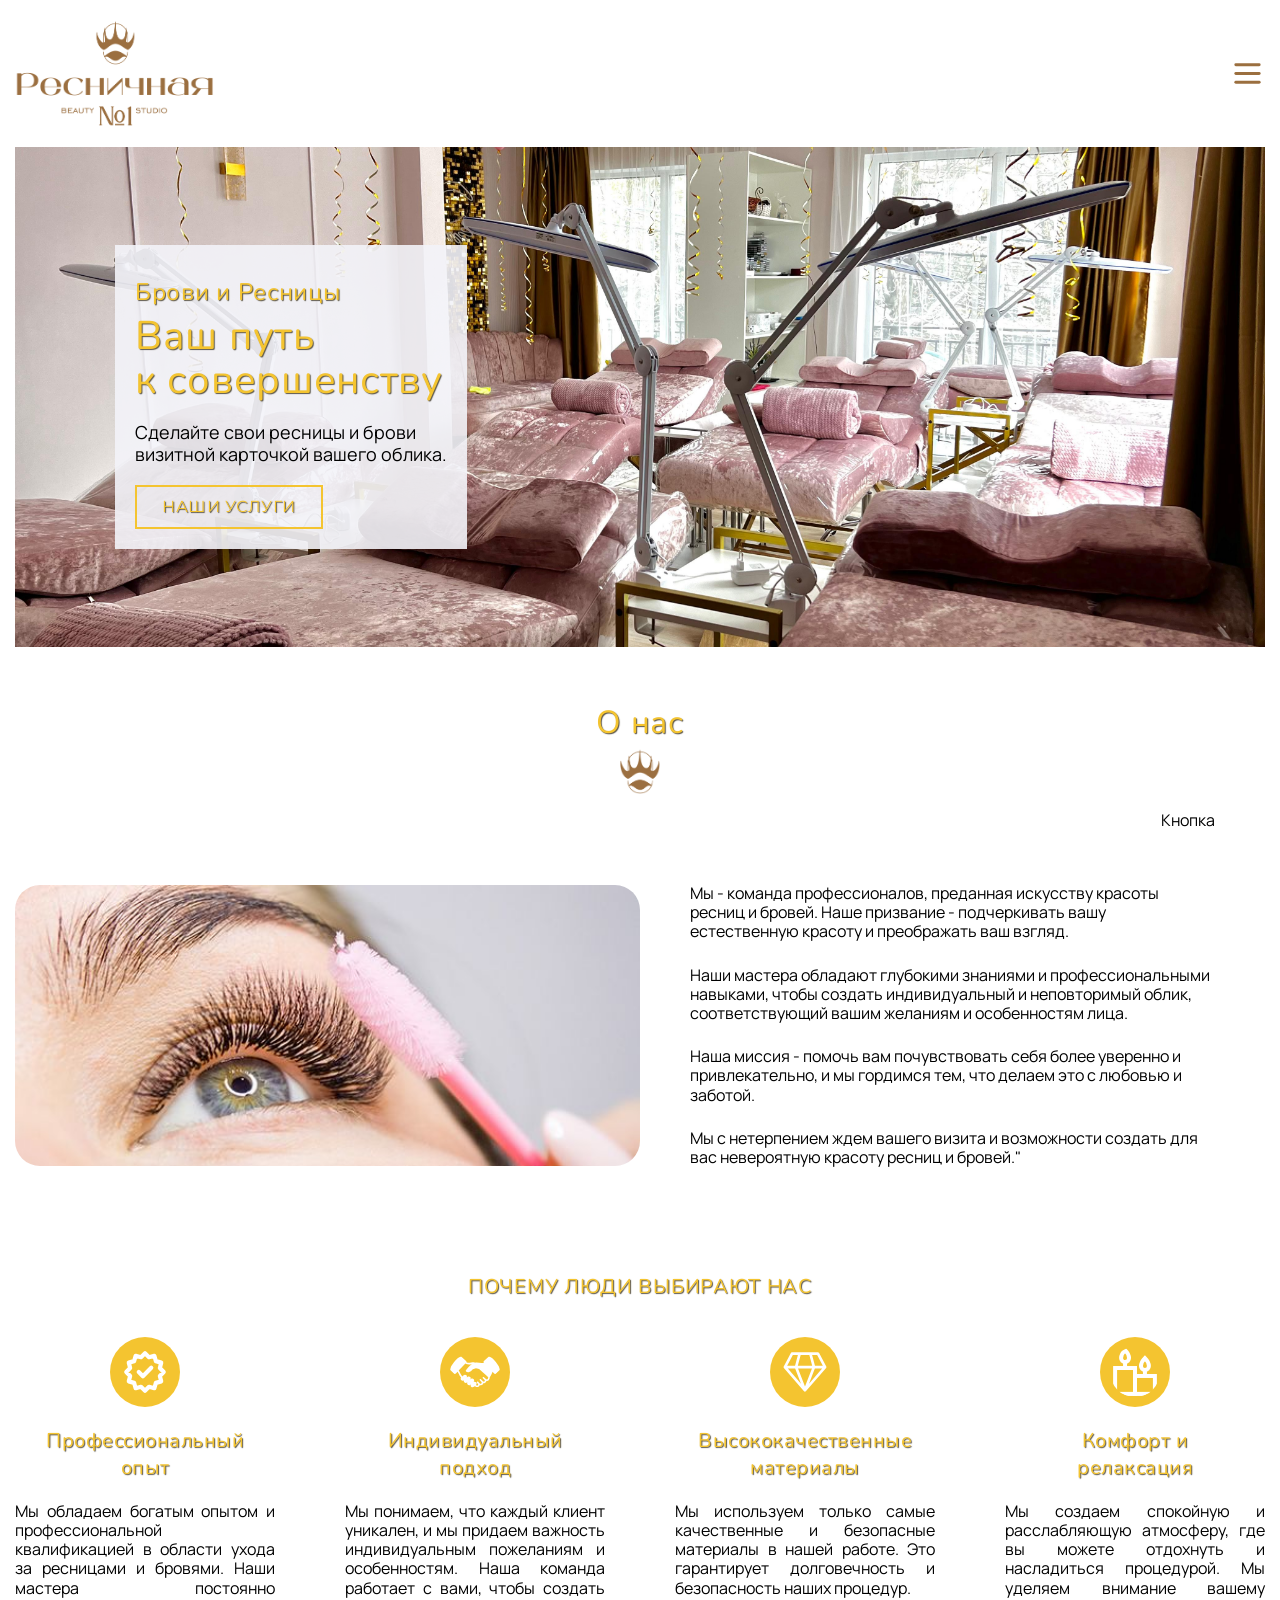
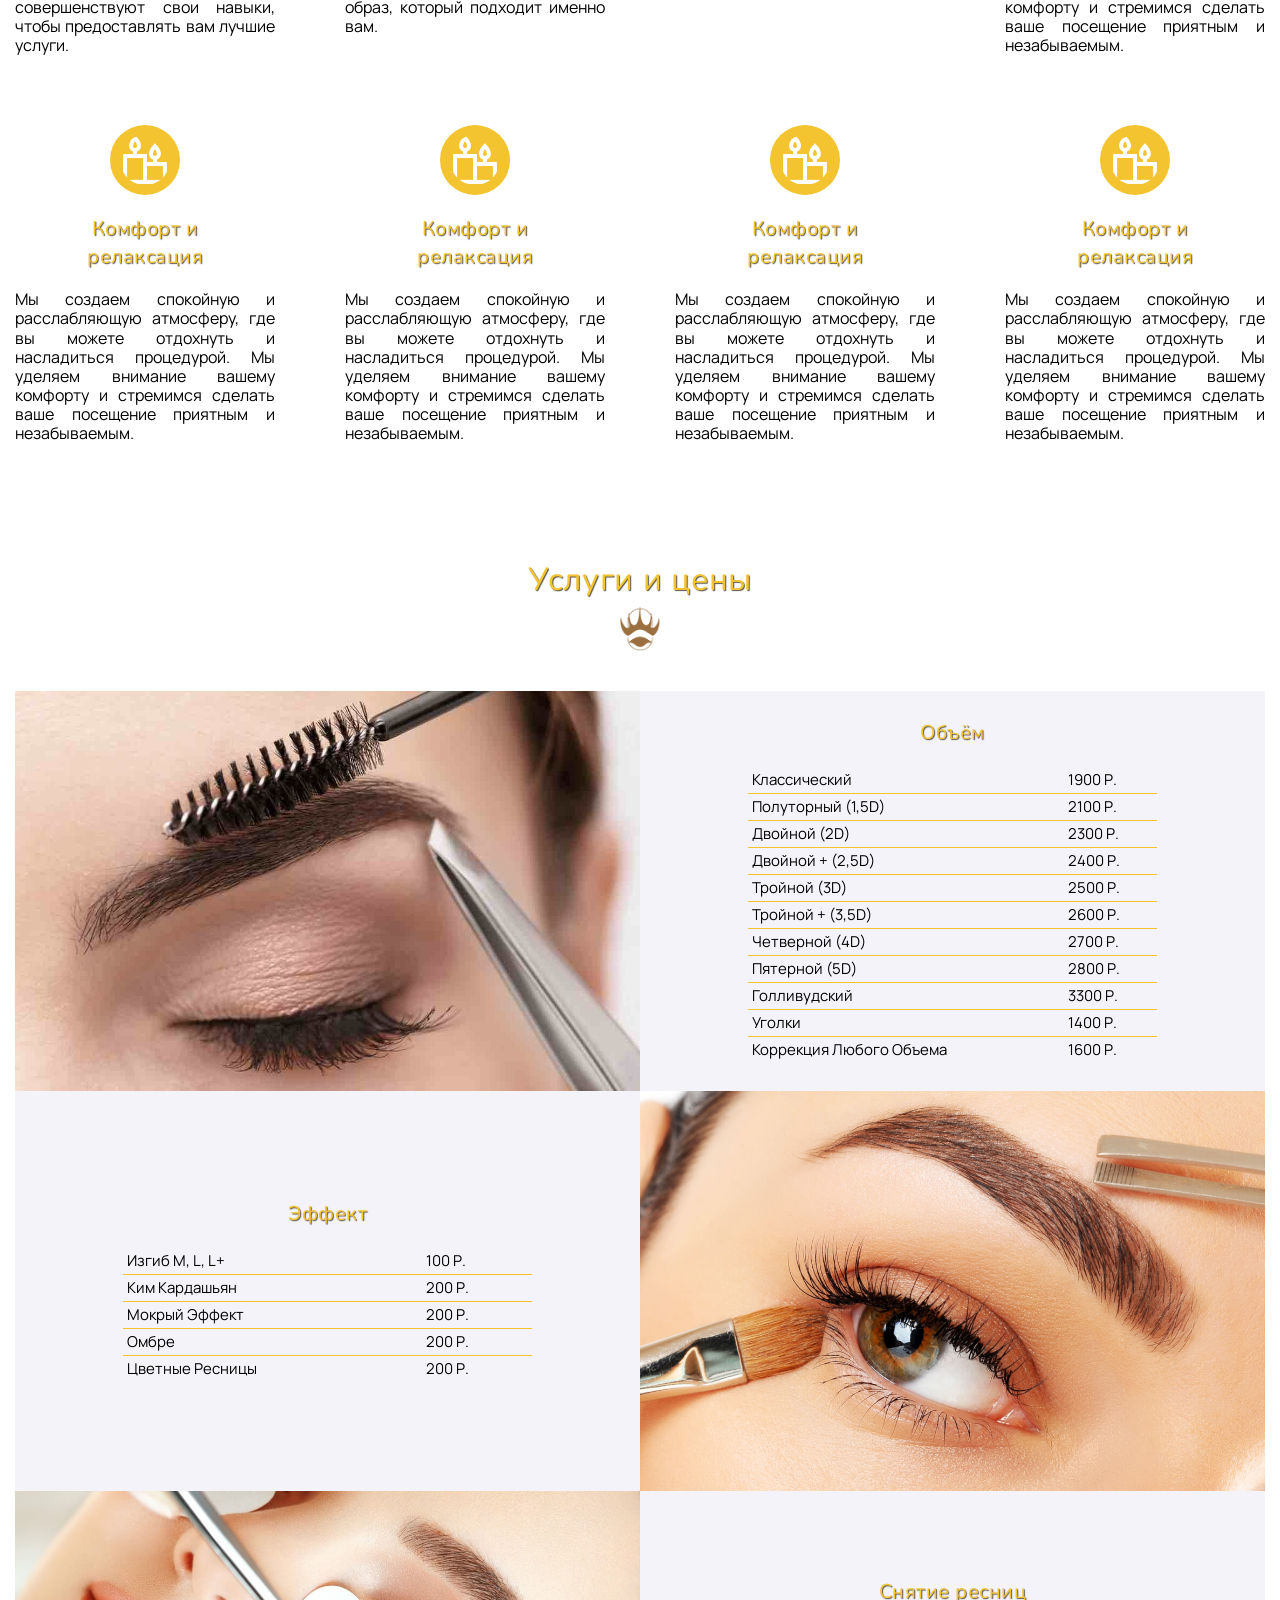
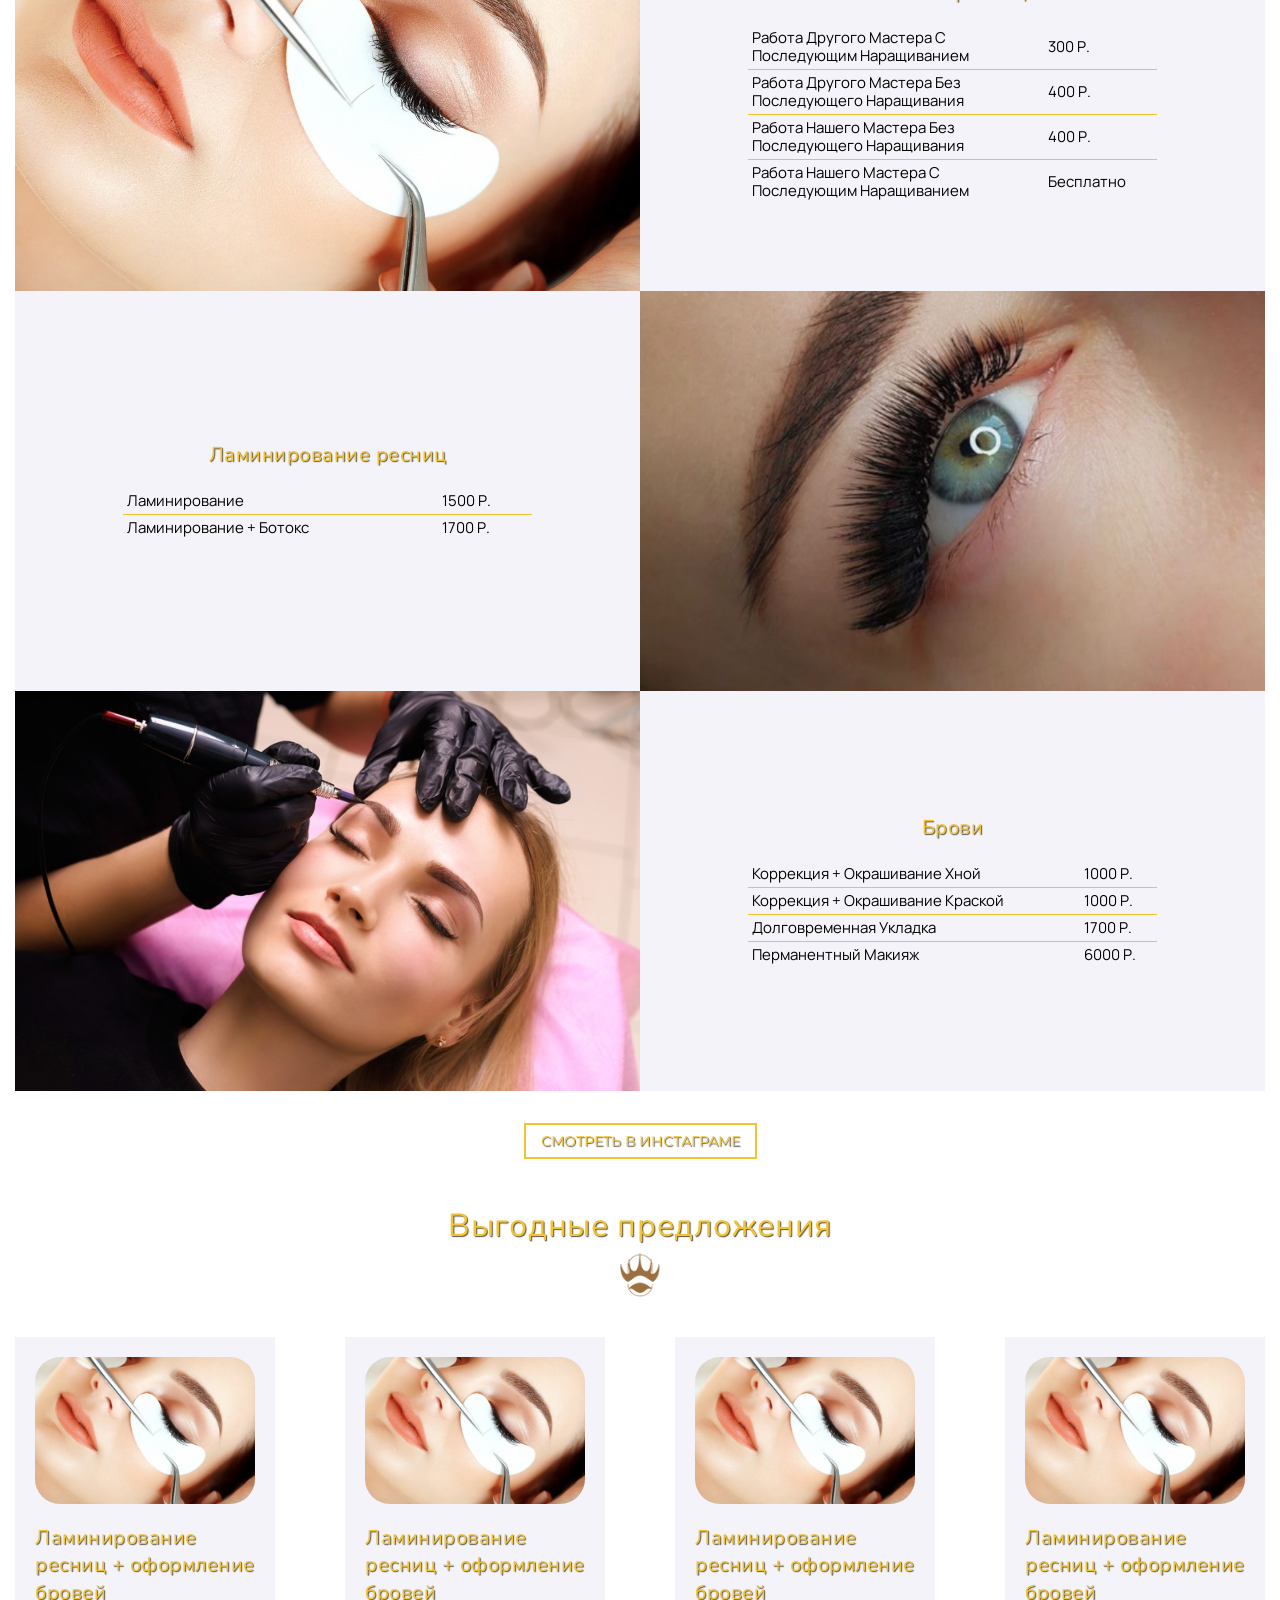
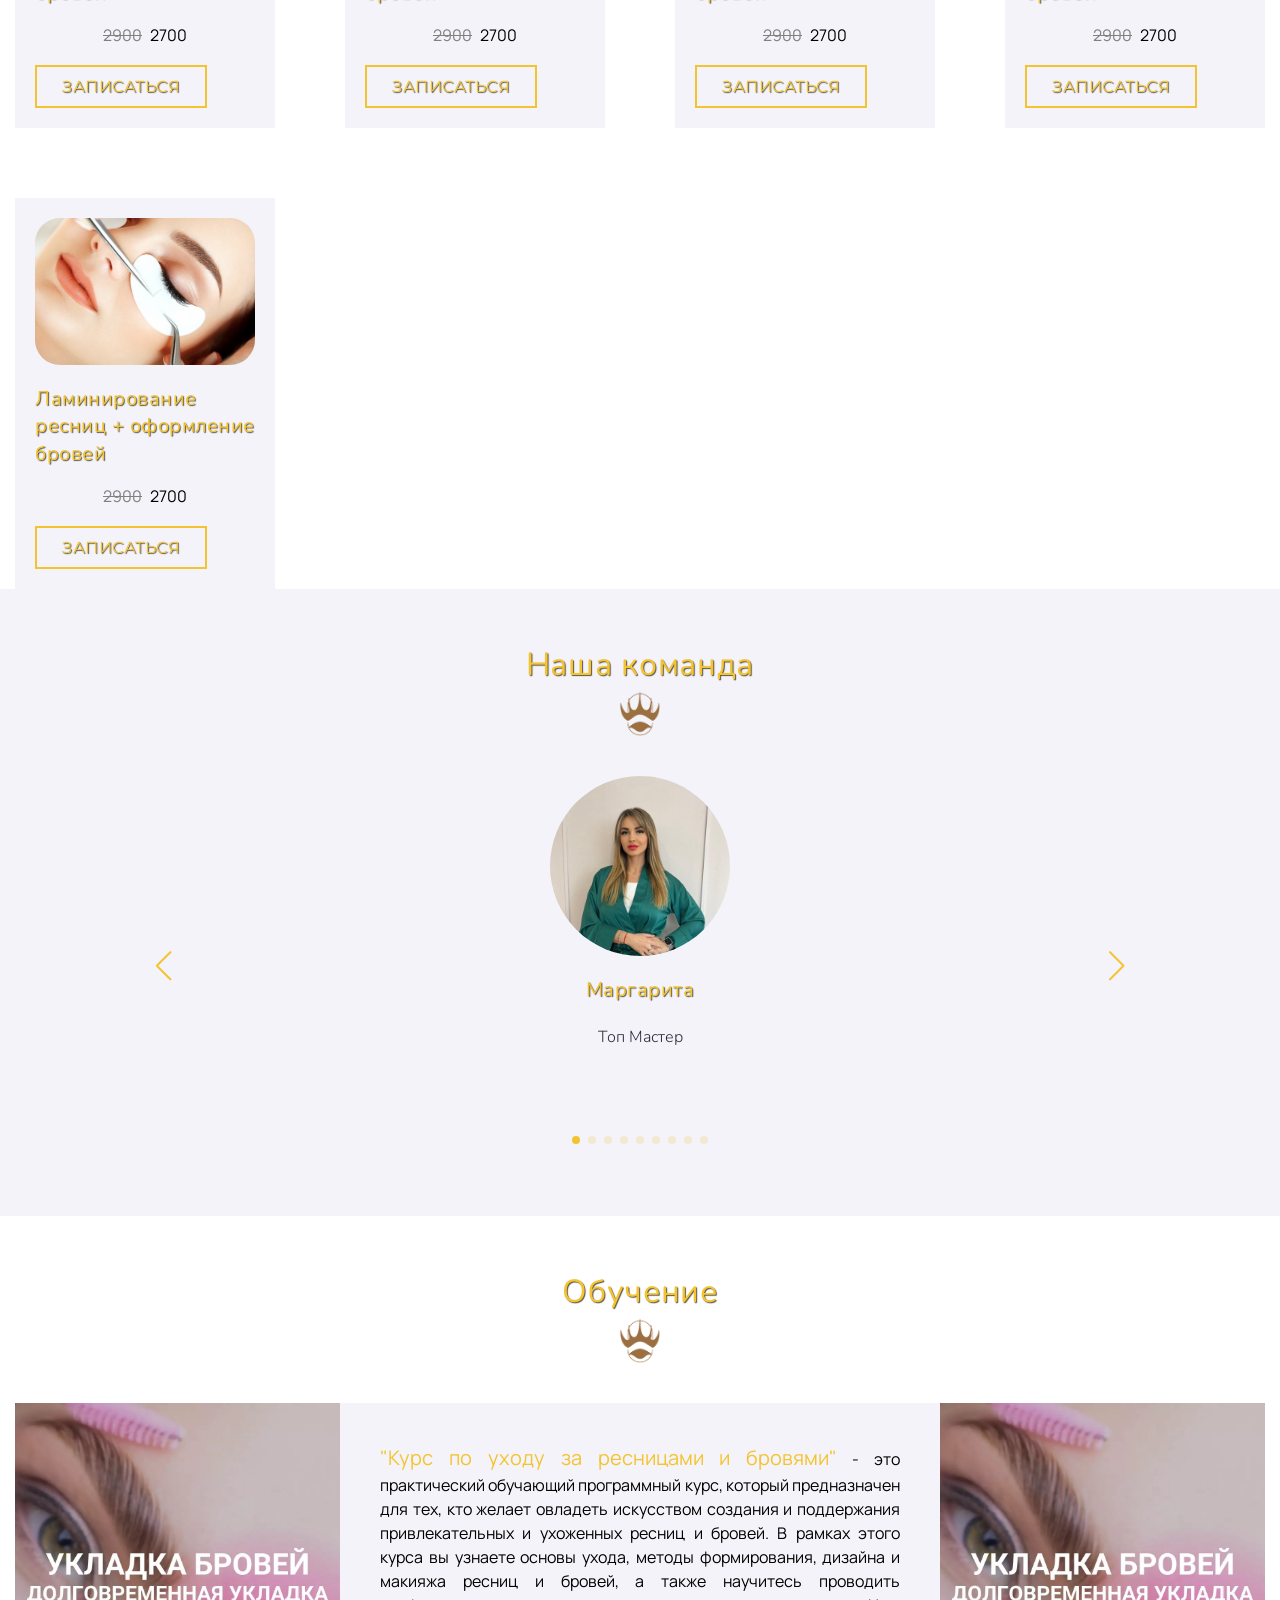
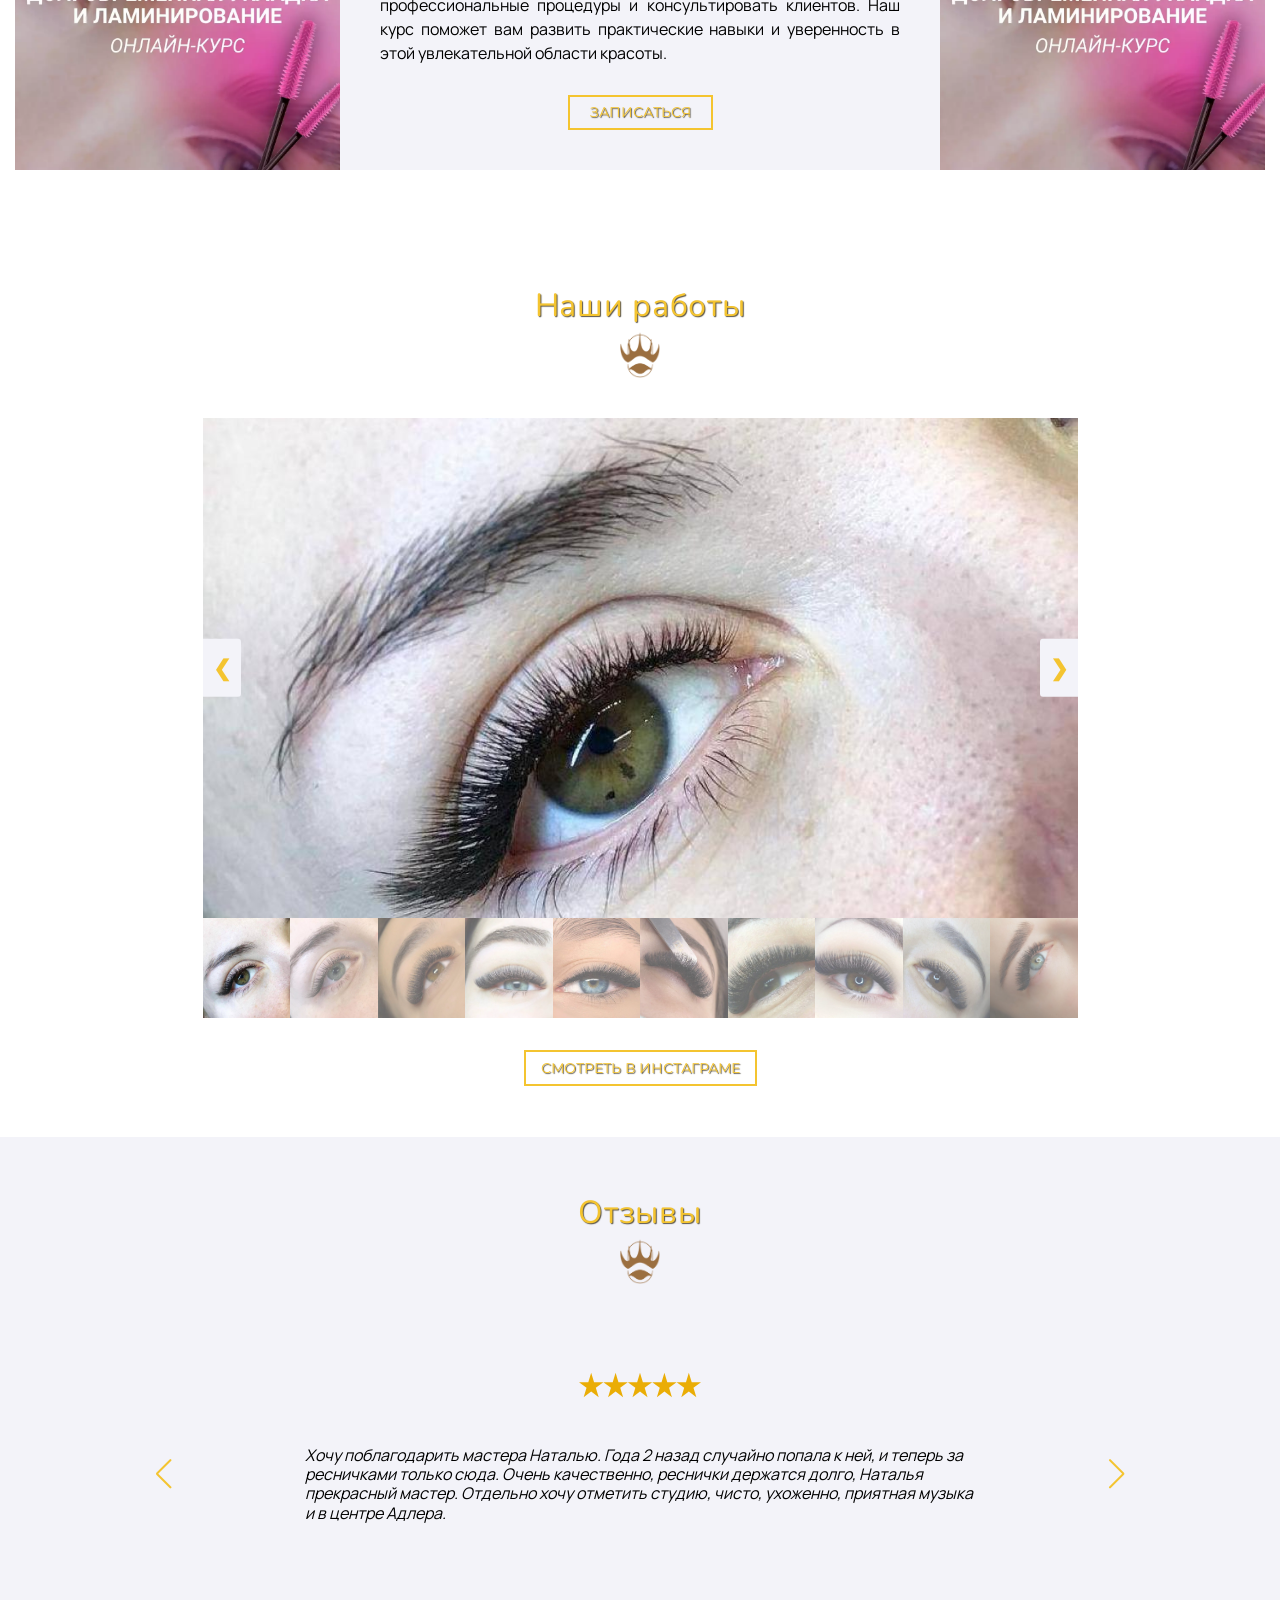
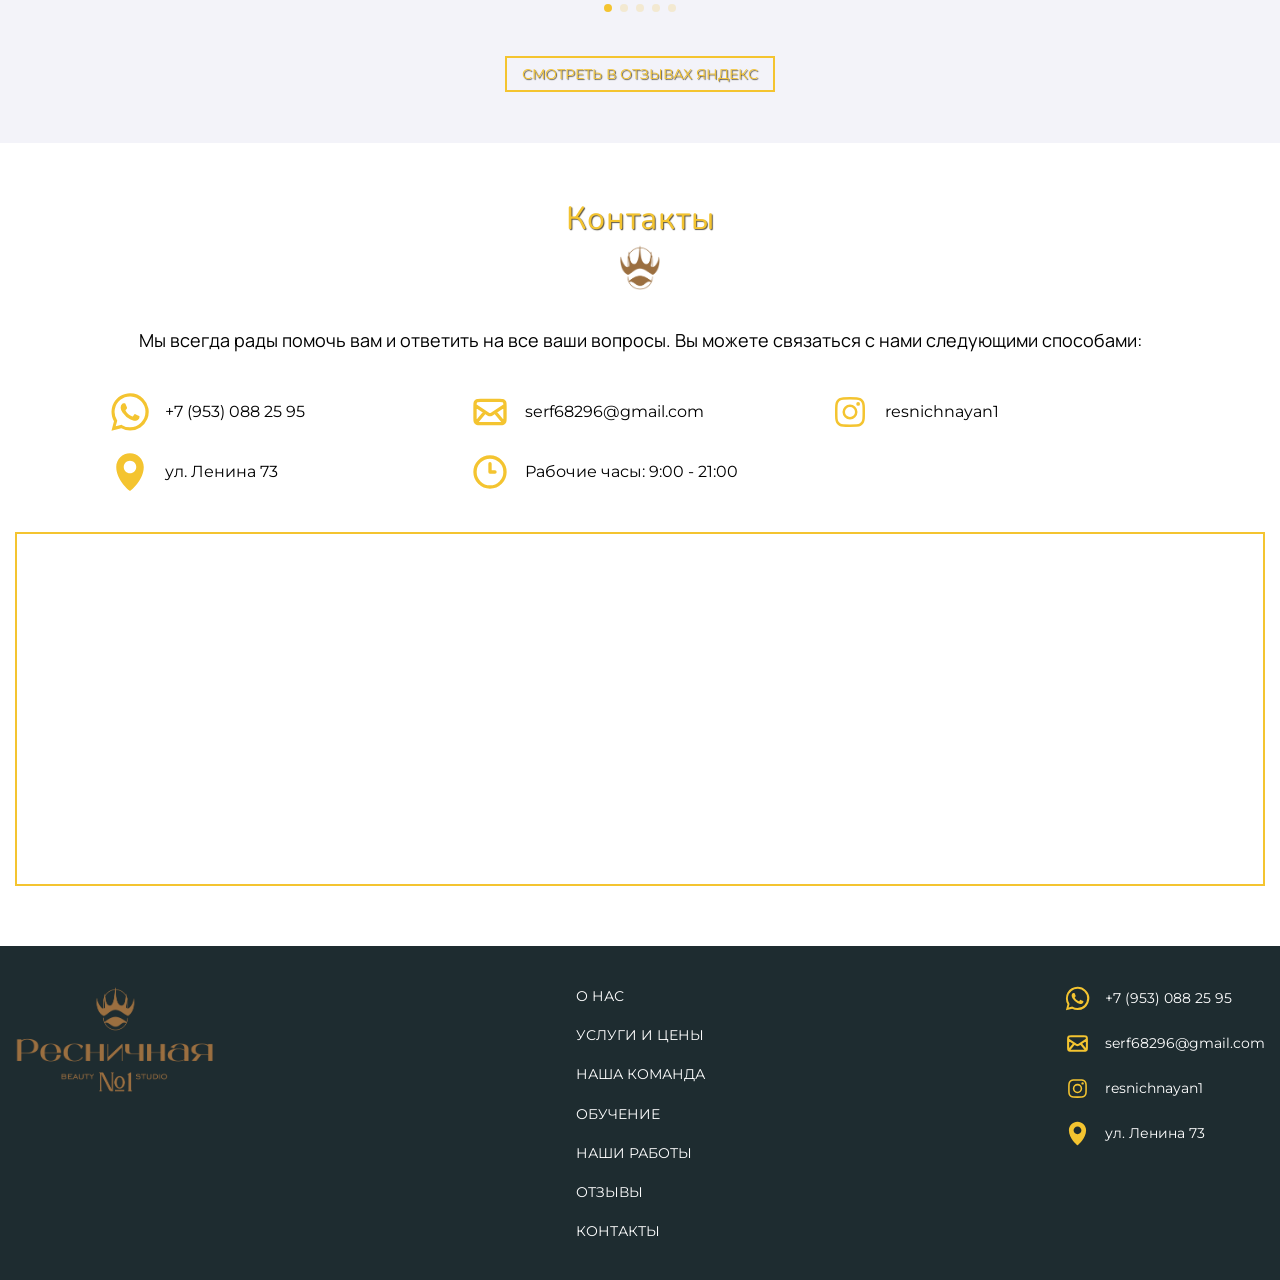
==== index.html @ 1e1b24d5 "first commit" ====
<!DOCTYPE html>
<html lang="ru">
<head>
    <meta charset="UTF-8">
    <meta name="viewport" content="width=device-width, initial-scale=1.0">
    <meta name="keywords" content="салон ресниц, брови, уход за ресницами, дизайн бровей, макияж ресниц, ламинирование ресниц, окрашивание бровей, уход за взглядом, мастера ресниц, индивидуальный подход, профессиональные услуги, ресницы объемом, красота, уход за бровями">
    <meta name="description" content="Добро пожаловать в наш салон ресниц и бровей! Мы предоставляем профессиональные услуги формирования, дизайна и ухода за ресницами и бровями. Наши мастера помогут вам достичь идеального вида и подчеркнуть вашу красоту. Записывайтесь к нам и окунитесь в мир ухода за вашим взглядом.">
    <title>Студия Маргариты Кочуровой</title>
    <link rel="stylesheet" href="./swiper/cdn.jsdelivr.net_npm_swiper@10_swiper-bundle.min.css">
    <link rel="stylesheet" href="./css/main.css">
    <link rel="shortcut icon" href="./img/icons/emblema.png" type="image/x-icon">
    <link rel="preconnect" href="https://fonts.googleapis.com">
    <link rel="preconnect" href="https://fonts.gstatic.com" crossorigin>
    <link href="https://fonts.googleapis.com/css2?family=Manrope:wght@300;500&family=Montserrat:wght@300;400&family=Nunito:wght@300;400&family=Source+Sans+3&display=swap" rel="stylesheet">
    <link href="./img/icons/architecture.svg" rel="shortcut icon" type="image/x-icon">
    <!-- Yandex.Metrika counter -->
    <script type="text/javascript" >
        (function(m,e,t,r,i,k,a){m[i]=m[i]||function(){(m[i].a=m[i].a||[]).push(arguments)};
        m[i].l=1*new Date();
        for (var j = 0; j < document.scripts.length; j++) {if (document.scripts[j].src === r) { return; }}
        k=e.createElement(t),a=e.getElementsByTagName(t)[0],k.async=1,k.src=r,a.parentNode.insertBefore(k,a)})
        (window, document, "script", "https://mc.yandex.ru/metrika/tag.js", "ym");

        ym(96921319, "init", {
            clickmap:true,
            trackLinks:true,
            accurateTrackBounce:true,
            webvisor:true
        });
    </script>
    <noscript><div><img src="https://mc.yandex.ru/watch/96921319" style="position:absolute; left:-9999px;" alt="" /></div></noscript>
    <!-- /Yandex.Metrika counter -->
</head>
<body>

    <nav class="nav">
        <div class="container">
            <div class="nav__row">
                <div class="logo">
                    <!--<img src="./img/logo/logo.png" alt="Студия Маргариты Кочуровой" class="logo__img" width="200">-->
                    <img src="./img/logo/logo-big-2.png" alt="Студия Маргариты Кочуровой" class="logo__img"width="200">
                </div>
                <div class = "info"> 
                    
                </div>
                <div class="nav__list-wrapper">
                    <ul class="nav__list">
                        <li class="nav__item"><a href="#about-us" class="nav__link">О нас</a></li>
                        <li class="nav__item"><a href="#price-services" class="nav__link">Услуги и цены</a></li>
                        <li class="nav__item"><a href="#our-team" class="nav__link">Наша команда</a></li>
                        <li class="nav__item"><a href="#education" class="nav__link">Обучение</a></li>
                        <li class="nav__item"><a href="#our-work" class="nav__link">Наши работы</a></li>
                        <li class="nav__item"><a href="#reviews" class="nav__link">Отзывы</a></li>
                        <li class="nav__item"><a href="#contacts" class="nav__link">Контакты</a></li>
                    </ul>
                    <div class="nav__socials">
                        <a href="https://api.whatsapp.com/send/?phone=79530882595&text&type=phone_number&app_absent=0" class="nav__socials-link">
                            <svg width="25px" height="25px" viewBox="0 0 24 24" fill="none" xmlns="http://www.w3.org/2000/svg" class="nav__socials__img">
                                <g id="SVGRepo_bgCarrier" stroke-width="0"/>
                                <g id="SVGRepo_tracerCarrier" stroke-linecap="round" stroke-linejoin="round"/>
                                <g id="SVGRepo_iconCarrier"><path fill-rule="evenodd" clip-rule="evenodd" d="M17.4145 14.3822C17.1173 14.2334 15.6564 13.5147 15.384 13.4153C15.1117 13.3162 14.9136 13.2667 14.7154 13.5641C14.5173 13.8615 13.9478 14.5309 13.7745 14.7293C13.6012 14.9275 13.4278 14.9524 13.1307 14.8036C12.8335 14.6549 11.876 14.3411 10.7411 13.3287C9.85769 12.5407 9.26129 11.5677 9.08799 11.2702C8.91461 10.9727 9.06943 10.8119 9.21822 10.6637C9.35195 10.5306 9.51546 10.3166 9.66399 10.1431C9.81257 9.96961 9.86209 9.84558 9.96114 9.6474C10.0602 9.44899 10.0107 9.27553 9.93634 9.12682C9.86209 8.97808 9.26779 7.51537 9.02016 6.92034C8.77895 6.34096 8.53397 6.41944 8.35157 6.41024C8.17844 6.40165 7.98013 6.39981 7.78207 6.39981C7.58397 6.39981 7.26201 6.47418 6.98958 6.77159C6.71727 7.06908 5.94959 7.78806 5.94959 9.25059C5.94959 10.7133 7.01434 12.1263 7.16296 12.3246C7.31158 12.523 9.25829 15.5244 12.2393 16.8116C12.9482 17.1178 13.5017 17.3006 13.9333 17.4375C14.6451 17.6637 15.2929 17.6318 15.805 17.5552C16.3759 17.47 17.5631 16.8364 17.8107 16.1424C18.0583 15.4481 18.0583 14.8532 17.984 14.7293C17.9097 14.6053 17.7116 14.5309 17.4145 14.3822ZM11.9925 21.7853H11.9886C10.2148 21.7846 8.47517 21.3081 6.9575 20.4075L6.59654 20.1932L2.85541 21.1746L3.85395 17.527L3.61899 17.153C2.62951 15.5792 2.10688 13.7603 2.10765 11.8925C2.10983 6.44257 6.54415 2.0086 11.9965 2.0086C14.6367 2.00954 17.1185 3.03905 18.9849 4.9075C20.8511 6.77582 21.8782 9.25932 21.8772 11.9005C21.875 17.3509 17.4408 21.7853 11.9925 21.7853ZM20.4052 3.48773C18.1599 1.2398 15.1739 0.00128304 11.9925 0C5.43736 0 0.102301 5.33471 0.0996495 11.8918C0.0987941 13.9879 0.646396 16.0337 1.68711 17.8373L0 24L6.30443 22.3462C8.04154 23.2937 9.99728 23.7931 11.9877 23.7937H11.9926C18.547 23.7937 23.8825 18.4585 23.8852 11.9013C23.8864 8.72361 22.6505 5.73566 20.4052 3.48777"/> </g>    
                            </svg>
                        </a>
                        <a href="https://www.instagram.com/resnichnayan1?igsh=azZhZXZ5ZG9ndTdo" class="nav__socials-link">
                            <svg width="25px" height="25px" viewBox="0 0 24 24" fill="none" xmlns="http://www.w3.org/2000/svg" class="nav__socials__img">
                                <g id="SVGRepo_bgCarrier" stroke-width="0"/>  
                                <g id="SVGRepo_tracerCarrier" stroke-linecap="round" stroke-linejoin="round"/>        
                                <g id="SVGRepo_iconCarrier"><path fill-rule="evenodd" clip-rule="evenodd" d="M12 18C15.3137 18 18 15.3137 18 12C18 8.68629 15.3137 6 12 6C8.68629 6 6 8.68629 6 12C6 15.3137 8.68629 18 12 18ZM12 16C14.2091 16 16 14.2091 16 12C16 9.79086 14.2091 8 12 8C9.79086 8 8 9.79086 8 12C8 14.2091 9.79086 16 12 16Z"/> <path d="M18 5C17.4477 5 17 5.44772 17 6C17 6.55228 17.4477 7 18 7C18.5523 7 19 6.55228 19 6C19 5.44772 18.5523 5 18 5Z"/> <path fill-rule="evenodd" clip-rule="evenodd" d="M1.65396 4.27606C1 5.55953 1 7.23969 1 10.6V13.4C1 16.7603 1 18.4405 1.65396 19.7239C2.2292 20.8529 3.14708 21.7708 4.27606 22.346C5.55953 23 7.23969 23 10.6 23H13.4C16.7603 23 18.4405 23 19.7239 22.346C20.8529 21.7708 21.7708 20.8529 22.346 19.7239C23 18.4405 23 16.7603 23 13.4V10.6C23 7.23969 23 5.55953 22.346 4.27606C21.7708 3.14708 20.8529 2.2292 19.7239 1.65396C18.4405 1 16.7603 1 13.4 1H10.6C7.23969 1 5.55953 1 4.27606 1.65396C3.14708 2.2292 2.2292 3.14708 1.65396 4.27606ZM13.4 3H10.6C8.88684 3 7.72225 3.00156 6.82208 3.0751C5.94524 3.14674 5.49684 3.27659 5.18404 3.43597C4.43139 3.81947 3.81947 4.43139 3.43597 5.18404C3.27659 5.49684 3.14674 5.94524 3.0751 6.82208C3.00156 7.72225 3 8.88684 3 10.6V13.4C3 15.1132 3.00156 16.2777 3.0751 17.1779C3.14674 18.0548 3.27659 18.5032 3.43597 18.816C3.81947 19.5686 4.43139 20.1805 5.18404 20.564C5.49684 20.7234 5.94524 20.8533 6.82208 20.9249C7.72225 20.9984 8.88684 21 10.6 21H13.4C15.1132 21 16.2777 20.9984 17.1779 20.9249C18.0548 20.8533 18.5032 20.7234 18.816 20.564C19.5686 20.1805 20.1805 19.5686 20.564 18.816C20.7234 18.5032 20.8533 18.0548 20.9249 17.1779C20.9984 16.2777 21 15.1132 21 13.4V10.6C21 8.88684 20.9984 7.72225 20.9249 6.82208C20.8533 5.94524 20.7234 5.49684 20.564 5.18404C20.1805 4.43139 19.5686 3.81947 18.816 3.43597C18.5032 3.27659 18.0548 3.14674 17.1779 3.0751C16.2777 3.00156 15.1132 3 13.4 3Z"/> </g> 
                            </svg>
                        </a>
                    </div>     
                    <button class="btn-close-mobile-nav">
                        <img src="./img/icons/close-gold.svg" alt="close-menu" class="btn-close-mobile-nav__img" width="35">
                    </button>      
                </div>  
                <button class="btn-open-mobile-nav">
                    <img src="./img/icons/burger-menu-gold.svg" alt="open-menu" class="btn-open-mobile-nav__img" width="35">
                </button> 
            </div>
        </div>
    </nav>
    
    <!-- <header class="header">
        <div class="container">
            <div class="header__row">
                <div class="header__desc">
                    <h1 class="title-1">
                        <span>Студия</span> <br> Маргариты <br> Кочуровой</h1>
                    <div class="header__text">
                        <p>Сделайте свои ресницы и брови <br> визитной карточкой вашего облика.</p>
                    </div>
                    <a href="#price-services" class="btn-middle">Наши услуги</a>
                </div>
                <div class="header__background">
                    <div class="header__img-border"></div>
                    <img src="./img/header/header-bg.jpg" alt="Коррекция бровей" width="400" height="400" class="header__img">
                </div>
            </div>
        </div>
    </header> -->

    <header class="header">
        <div class="container">
            
            <div class="header__wrapper">
                <div class="header__desc">
                    <!--<h1 class="title-1">-->
                    <!--    <span>Студия Красоты</span> <br> Маргариты <br> Кочуровой</h1>-->
                    <h1 class="title-1">
                        <span>Брови и Ресницы</span><br>
                        Ваш путь <br>к совершенству
                    </h1>
                    <div class="header__text">
                        <p>Сделайте свои ресницы и брови <br> визитной карточкой вашего облика.</p>
                    </div>
                    <a href="#price-services" class="btn-middle">Наши услуги</a>
                </div>
            </div>
            <div class="header__desc--mob">
                <h1 class="title-1">
                    <span>Брови и Ресницы</span><br>
                    Ваш путь <br> к совершенству
                </h1>
                <div class="header__text--mob">
                    <p>Сделайте свои ресницы и брови <br> визитной карточкой вашего облика.</p>
                </div>
                <a href="#price-services" class="btn-middle">Наши услуги</a>
            </div>
        </div>
    </header>

    <main class="main">
        <div class="online-lead_wraper" > 
            <label>
                <button>
                    Кнопка
                </button>
            </label>
        </div>
        <section class="about-us" id="about-us">
            <div class="container">
                <div class="section__header">
                    <h2 class="title-2">О нас</h2>
                    <img src="./img/icons/emblema.png" alt="architecture" width="40">
                </div>
                <div class="about-us__row">
                    <div class="about-us__content">
                        <div class="about-us__img">
                            <img src="./img/about-us/about-bg.jpeg" alt="работа с бровями" width="100%">
                        </div>
                        <div class="about-us__text">
                            <p>Мы - команда профессионалов, преданная искусству красоты ресниц и бровей. Наше призвание - подчеркивать вашу естественную красоту и преображать ваш взгляд.</p>
                            <p>Наши мастера обладают глубокими знаниями и профессиональными навыками, чтобы создать индивидуальный и неповторимый облик, соответствующий вашим желаниям и особенностям лица.</p>
                            <p>Наша миссия - помочь вам почувствовать себя более уверенно и привлекательно, и мы гордимся тем, что делаем это с любовью и заботой.</p>
                            <p>Мы с нетерпением ждем вашего визита и возможности создать для вас невероятную красоту ресниц и бровей."</p>
                        </div>
                    </div>
                    <div class="about-us__blessings">
                        <h3 class="title-3 about-us__blessings-title">Почему люди выбирают нас</h3>
                        <div class="about-us__blessings-wrapper">
                            <div class="blessing">
                                <img src="./img/icons/certificate.svg" alt="certificate" class="blessing__icon">
                                <h4 class="title-4 blessing__title">Профессиональный <br> опыт</h4>
                                <div class="blessing__text">
                                    <p> Мы обладаем богатым опытом и профессиональной квалификацией в области ухода за ресницами и бровями. Наши мастера постоянно совершенствуют свои навыки, чтобы предоставлять вам лучшие услуги.</p>
                                </div>
                            </div>
                            <div class="blessing">
                                <img src="./img/icons/handshake.svg" alt="handshake" class="blessing__icon">
                                <h4 class="title-4 blessing__title">Индивидуальный <br> подход</h4>
                                <div class="blessing__text">
                                    <p>Мы понимаем, что каждый клиент уникален, и мы придаем важность индивидуальным пожеланиям и особенностям. Наша команда работает с вами, чтобы создать образ, который подходит именно вам.</p>
                                </div>
                            </div>
                            <div class="blessing">
                                <img src="./img/icons/premium.svg" alt="premium" class="blessing__icon" width="70" height="70">
                                <h4 class="title-4 blessing__title">Высококачественные <br> материалы</h4>
                                <div class="blessing__text">
                                    <p>Мы используем только самые качественные и безопасные материалы в нашей работе. Это гарантирует долговечность и безопасность наших процедур.</p>
                                </div>
                            </div>
                            <div class="blessing">
                                <img src="./img/icons/candles.svg" alt="candles" class="blessing__icon">
                                <h4 class="title-4 blessing__title">Комфорт и <br> релаксация</h4>
                                <div class="blessing__text">
                                    <p>Мы создаем спокойную и расслабляющую атмосферу, где вы можете отдохнуть и насладиться процедурой. Мы уделяем внимание вашему комфорту и стремимся сделать ваше посещение приятным и незабываемым.</p>
                                </div>
                            </div>
                            <div class="blessing">
                                <img src="./img/icons/candles.svg" alt="candles" class="blessing__icon">
                                <h4 class="title-4 blessing__title">Комфорт и <br> релаксация</h4>
                                <div class="blessing__text">
                                    <p>Мы создаем спокойную и расслабляющую атмосферу, где вы можете отдохнуть и насладиться процедурой. Мы уделяем внимание вашему комфорту и стремимся сделать ваше посещение приятным и незабываемым.</p>
                                </div>
                            </div>
                            <div class="blessing">
                                <img src="./img/icons/candles.svg" alt="candles" class="blessing__icon">
                                <h4 class="title-4 blessing__title">Комфорт и <br> релаксация</h4>
                                <div class="blessing__text">
                                    <p>Мы создаем спокойную и расслабляющую атмосферу, где вы можете отдохнуть и насладиться процедурой. Мы уделяем внимание вашему комфорту и стремимся сделать ваше посещение приятным и незабываемым.</p>
                                </div>
                            </div>
                            <div class="blessing">
                                <img src="./img/icons/candles.svg" alt="candles" class="blessing__icon">
                                <h4 class="title-4 blessing__title">Комфорт и <br> релаксация</h4>
                                <div class="blessing__text">
                                    <p>Мы создаем спокойную и расслабляющую атмосферу, где вы можете отдохнуть и насладиться процедурой. Мы уделяем внимание вашему комфорту и стремимся сделать ваше посещение приятным и незабываемым.</p>
                                </div>
                            </div>
                            <div class="blessing">
                                <img src="./img/icons/candles.svg" alt="candles" class="blessing__icon">
                                <h4 class="title-4 blessing__title">Комфорт и <br> релаксация</h4>
                                <div class="blessing__text">
                                    <p>Мы создаем спокойную и расслабляющую атмосферу, где вы можете отдохнуть и насладиться процедурой. Мы уделяем внимание вашему комфорту и стремимся сделать ваше посещение приятным и незабываемым.</p>
                                </div>
                            </div>
                        </div>
                    </div>
                </div>    
            </div>
        </section>


      
        <section class="price-services" id="price-services">
            <div class="container">
                <div class="section__header">
                    <h2 class="title-2">Услуги и цены</h2>
                    <img src="./img/icons/emblema.png" alt="architecture" width="40">
                </div>
                <div class="price-services__content">
                    <div class="price-services__row">
                        <div class="price-services__img">
                            <img src="./img/gallery/img-3.jpg" alt="eyelash and eyebrow care">
                        </div>
                        <div class="price-services__desc">
                            <h4 class="title-4">Объём</h4>
                            <table class="price-services__table">
                                <tr><td>классический</td><td>1900 р.</td></tr>
                                <tr><td>полуторный (1,5D)</td><td>2100 р.</td></tr>
                                <tr><td>двойной (2D)</td><td>2300 р.</td></tr>
                                <tr><td>двойной + (2,5D)</td><td>2400 р.</td></tr>
                                <tr><td>тройной (3D)</td><td>2500 р.</td></tr>
                                <tr><td>тройной + (3,5D)</td><td>2600 р.</td></tr>
                                <tr><td>четверной (4D)</td><td>2700 р.</td></tr>
                                <tr><td>пятерной (5D)</td><td>2800 р.</td></tr>
                                <tr><td>голливудский</td><td>3300 р.</td></tr>
                                <tr><td>уголки</td><td>1400 р.</td></tr>
                                <tr><td>коррекция любого объема</td><td>1600 р.</td></tr>
                            </table>
                        </div>
                    </div>
                    <div class="price-services__row">        
                        <div class="price-services__desc">
                            <h4 class="title-4">Эффект</h4>
                            <table class="price-services__table">
                                <tr><td>Изгиб M, L, L+</td><td>100 р.</td></tr>
                                <tr><td>Ким Кардашьян</td><td>200 р.</td></tr>
                                <tr><td>Мокрый эффект</td><td>200 р.</td></tr>
                                <tr><td>Омбре</td><td>200 р.</td></tr>
                                <tr><td>цветные ресницы</td><td>200 р.</td></tr>
                            </table>
                        </div>
                        <div class="price-services__img">
                            <img src="./img/gallery/img-2.jpg" alt="eyelash and eyebrow care">
                        </div>
                    </div>
                    <div class="price-services__row">
                        <div class="price-services__img">
                            <img src="./img/gallery/img-1.jpg" alt="eyelash and eyebrow care">
                        </div>
                        <div class="price-services__desc">
                            <h4 class="title-4">Снятие ресниц</h4>
                            <table class="price-services__table">
                                <tr>
                                    <td>работа другого мастера с <br> последующим наращиванием</td>
                                    <td>300 р.</td>
                                </tr>
                                <tr>
                                    <td>работа другого мастера без <br> последующего наращивания</td>
                                    <td>400 р.</td>
                                </tr>
                                <tr>
                                    <td>работа нашего мастера без <br> последующего наращивания</td>
                                    <td>400 р.</td>
                                </tr>
                                <tr>
                                    <td>работа нашего мастера с <br> последующим наращиванием</td>
                                    <td>бесплатно</td>
                                </tr>
                            </table>
                        </div>
                    </div>
                    <div class="price-services__row">
                        <div class="price-services__desc">
                            <h4 class="title-4">Ламинирование ресниц</h4>
                            <table class="price-services__table">
                                <tr><td>ламинирование</td><td>1500 р.</td></tr>
                                <tr><td>ламинирование + Ботокс</td><td>1700 р.</td></tr>
                            </table>
                        </div>
                        <div class="price-services__img">
                            <img src="./img/gallery/slide-10.jpeg" alt="eyelash and eyebrow care">
                        </div>
                    </div>
                    <div class="price-services__row">
                        <div class="price-services__img">
                            <img src="./img/gallery/img-11.jpg" alt="eyelash and eyebrow care">
                        </div>
                        <div class="price-services__desc">
                            <h4 class="title-4">Брови</h4>
                            <table class="price-services__table">
                                <tr><td>коррекция + окрашивание хной</td><td>1000 р.</td></tr>
                                <tr><td>коррекция + окрашивание краской</td><td>1000 р.</td></tr>
                                <tr><td>долговременная укладка</td><td>1700 р.</td></tr>
                                <tr><td>перманентный макияж</td><td>6000 р.</td></tr>
                            </table>
                        </div>
                    </div>
                    <div class="price-services__link-to-instagram">
                        <a href="https://www.instagram.com/resnichnayan1?igsh=azZhZXZ5ZG9ndTdo" class="link-to-instagram">смотреть в инстаграме</a>
                    </div>
                </div>
            </div>
        </section>
        <section class="Stock" id="price-services">
            <div class="container">
                <div class="section__header">
                    <h2 class="title-2">Выгодные предложения</h2>
                    <img src="./img/icons/emblema.png" alt="architecture" width="40">
                </div>

                <div class = "about-us__blessings-wrapper">
                    <div >
                        
                        <div class="price-services__desc">
                          <div class="about-us__img">
                                <img src="./img/gallery/img-1.jpg" alt="Girl lam">
                           </div>
                          <h3 class="title-4">Ламинирование ресниц + оформление бровей</h3>
                          <p><span class="stock-original-price">2900</span> 2700 </p>
                          <button class="btn-middle">Записаться</button>
                        </div>
                    </div> 
                    <div >
                        <div class="price-services__desc">
                            <div class="about-us__img">
                                  <img src="./img/gallery/img-1.jpg" alt="Girl lam">
                             </div>
                            <h3 class="title-4">Ламинирование ресниц + оформление бровей</h3>
                            <p><span class="stock-original-price">2900</span> 2700 </p>
                            <button class="btn-middle">Записаться</button>
                          </div>
                    </div>
                    <div >
                        <div class="price-services__desc">
                            <div class="about-us__img">
                                  <img src="./img/gallery/img-1.jpg" alt="Girl lam">
                             </div>
                            <h3 class="title-4">Ламинирование ресниц + оформление бровей</h3>
                            <p><span class="stock-original-price">2900</span> 2700 </p>
                            <button class="btn-middle">Записаться</button>
                          </div>
                    </div>
                    <div >
                        <div class="price-services__desc">
                            <div class="about-us__img">
                                  <img src="./img/gallery/img-1.jpg" alt="Girl lam">
                             </div>
                            <h3 class="title-4">Ламинирование ресниц + оформление бровей</h3>
                            <p><span class="stock-original-price">2900</span> 2700 </p>
                            <button class="btn-middle">Записаться</button>
                          </div>
                    </div>
                    <div>
                        <div class="price-services__desc">
                            <div class="about-us__img">
                                  <img src="./img/gallery/img-1.jpg" alt="Girl lam">
                             </div>
                            <h3 class="title-4">Ламинирование ресниц + оформление бровей</h3>
                            <p><span class="stock-original-price">2900</span> 2700 </p>
                            <button class="btn-middle">Записаться</button>
                          </div>
                    </div>
                </div> 
                </div>
            </div>
        </section>
        
        <section class="masters" id="our-team">
            <div class="container">
                <div class="section__header">
                    <h2 class="title-2">Наша команда</h2>
                    <img src="./img/icons/emblema.png" alt="architecture" width="40">
                </div>
                <div class="masters__row">

                    <div class="masters__swiper swiper">
                        <div class="swiper-wrapper">
                            <div class="masters__swiper-slide swiper-slide">
                                <div class="master">
                                    <img src="./img/team/master-2.JPG" alt="мастер" class="master__img">
                                    <h4 class="title-4 master__name">Маргарита</h4>
                                    <span class="master__profession">Топ Мастер</span>
                                    <!-- <div class="master__social">
                                        <a href="#!" class="master__social-link">
                                            <img src="./img/icons/whatsapp.svg" alt="whatsapp">
                                        </a>
                                        <a href="#!" class="master__social-link">
                                            <img src="./img/icons/mail.svg" alt="mail">
                                        </a>
                                        <a href="#!" class="master__social-link">
                                            <img src="./img/icons/instagram.svg" alt="instagram">
                                        </a>
                                    </div> -->
                                </div>
                            </div>
                            <div class="masters__swiper-slide swiper-slide">
                                <div class="master">
                                    <img src="./img/team/master-1.JPG" alt="мастер" class="master__img">
                                    <h4 class="title-4 master__name">Анна</h4>
                                    <span class="master__profession">Топ Мастер</span>
                                    <!-- <div class="master__social">
                                        <a href="#!" class="master__social-link">
                                            <img src="./img/icons/whatsapp.svg" alt="whatsapp">
                                        </a>
                                        <a href="#!" class="master__social-link">
                                            <img src="./img/icons/mail.svg" alt="mail">
                                        </a>
                                        <a href="#!" class="master__social-link">
                                            <img src="./img/icons/instagram.svg" alt="instagram">
                                        </a>
                                    </div> -->
                                </div>
                            </div>
                            <div class="masters__swiper-slide swiper-slide">
                                <div class="master">
                                    <img src="./img/team/master-3.JPG" alt="мастер" class="master__img">
                                    <h4 class="title-4 master__name">Ника</h4>
                                    <span class="master__profession">Топ Мастер</span>
                                    <!-- <div class="master__social">
                                        <a href="#!" class="master__social-link">
                                            <img src="./img/icons/whatsapp.svg" alt="whatsapp">
                                        </a>
                                        <a href="#!" class="master__social-link">
                                            <img src="./img/icons/mail.svg" alt="mail">
                                        </a>
                                        <a href="#!" class="master__social-link">
                                            <img src="./img/icons/instagram.svg" alt="instagram">
                                        </a>
                                    </div> -->
                                </div>
                            </div>
                            <div class="masters__swiper-slide swiper-slide">
                                <div class="master">
                                    <img src="./img/team/master-4.JPG" alt="мастер" class="master__img">
                                    <h4 class="title-4 master__name">Анастасия</h4>
                                    <span class="master__profession">Топ Мастер</span>
                                    <!-- <div class="master__social">
                                        <a href="#!" class="master__social-link">
                                            <img src="./img/icons/whatsapp.svg" alt="whatsapp">
                                        </a>
                                        <a href="#!" class="master__social-link">
                                            <img src="./img/icons/mail.svg" alt="mail">
                                        </a>
                                        <a href="#!" class="master__social-link">
                                            <img src="./img/icons/instagram.svg" alt="instagram">
                                        </a>
                                    </div> -->
                                </div>
                            </div>
                            <div class="masters__swiper-slide swiper-slide">
                                <div class="master">
                                    <img src="./img/team/master-5.JPG" alt="мастер" class="master__img">
                                    <h4 class="title-4 master__name">Наталья</h4>
                                    <span class="master__profession">Топ Мастер</span>
                                    <!-- <div class="master__social">
                                        <a href="#!" class="master__social-link">
                                            <img src="./img/icons/whatsapp.svg" alt="whatsapp">
                                        </a>
                                        <a href="#!" class="master__social-link">
                                            <img src="./img/icons/mail.svg" alt="mail">
                                        </a>
                                        <a href="#!" class="master__social-link">
                                            <img src="./img/icons/instagram.svg" alt="instagram">
                                        </a>
                                    </div> -->
                                </div>
                            </div>
                            <div class="masters__swiper-slide swiper-slide">
                                <div class="master">
                                    <img src="./img/team/master-6.JPG" alt="мастер" class="master__img">
                                    <h4 class="title-4 master__name">София</h4>
                                    <span class="master__profession">Топ Мастер</span>
                                    <!-- <div class="master__social">
                                        <a href="#!" class="master__social-link">
                                            <img src="./img/icons/whatsapp.svg" alt="whatsapp">
                                        </a>
                                        <a href="#!" class="master__social-link">
                                            <img src="./img/icons/mail.svg" alt="mail">
                                        </a>
                                        <a href="#!" class="master__social-link">
                                            <img src="./img/icons/instagram.svg" alt="instagram">
                                        </a>
                                    </div> -->
                                </div>
                            </div>          
                            <div class="masters__swiper-slide swiper-slide">
                                <div class="master">
                                    <img src="./img/team/master-7.JPG" alt="мастер" class="master__img">
                                    <h4 class="title-4 master__name">Диана</h4>
                                    <span class="master__profession">Топ Мастер</span>
                                    <!-- <div class="master__social">
                                        <a href="#!" class="master__social-link">
                                            <img src="./img/icons/whatsapp.svg" alt="whatsapp">
                                        </a>
                                        <a href="#!" class="master__social-link">
                                            <img src="./img/icons/mail.svg" alt="mail">
                                        </a>
                                        <a href="#!" class="master__social-link">
                                            <img src="./img/icons/instagram.svg" alt="instagram">
                                        </a>
                                    </div> -->
                                </div>
                            </div>
                            <div class="masters__swiper-slide swiper-slide">
                                <div class="master">
                                    <img src="./img/team/master-8.JPG" alt="мастер" class="master__img">
                                    <h4 class="title-4 master__name">Дарья</h4>
                                    <span class="master__profession">Топ Мастер</span>
                                    <!-- <div class="master__social">
                                        <a href="#!" class="master__social-link">
                                            <img src="./img/icons/whatsapp.svg" alt="whatsapp">
                                        </a>
                                        <a href="#!" class="master__social-link">
                                            <img src="./img/icons/mail.svg" alt="mail">
                                        </a>
                                        <a href="#!" class="master__social-link">
                                            <img src="./img/icons/instagram.svg" alt="instagram">
                                        </a>
                                    </div> -->
                                </div>
                            </div>
                            <div class="masters__swiper-slide swiper-slide">
                                <div class="master">
                                    <img src="./img/team/master-9.JPG" alt="мастер" class="master__img">
                                    <h4 class="title-4 master__name">Анжела</h4>
                                    <span class="master__profession">Топ Мастер</span>
                                    <!-- <div class="master__social">
                                        <a href="#!" class="master__social-link">
                                            <img src="./img/icons/whatsapp.svg" alt="whatsapp">
                                        </a>
                                        <a href="#!" class="master__social-link">
                                            <img src="./img/icons/mail.svg" alt="mail">
                                        </a>
                                        <a href="#!" class="master__social-link">
                                            <img src="./img/icons/instagram.svg" alt="instagram">
                                        </a>
                                    </div> -->
                                </div>
                            </div>
                        </div>
                        <div class="masters__swiper-pagination swiper-pagination"></div>
                        <div class="masters__swiper-button-prev swiper-button-prev"></div>
                        <div class="masters__swiper-button-next swiper-button-next"></div>
                    </div>
         
                </div>
            </div>
        </section>

        <section class="education" id="education">
            <div class="container">
                <div class="section__header">
                    <h2 class="title-2">Обучение</h2>
                    <img src="./img/icons/emblema.png" alt="architecture" width="40">
                </div>
                <div class="education__row">
                    <div class="education__img">
                        <img src="./img/education/img-1.jpg" alt="Курсы бровей и ресниц">
                    </div>
                    <div class="education__desc">
                        <p><span>"Курс по уходу за ресницами и бровями"</span> - это практический обучающий программный курс, который предназначен для тех, кто желает овладеть искусством создания и поддержания привлекательных и ухоженных ресниц и бровей. В рамках этого курса вы узнаете основы ухода, методы формирования, дизайна и макияжа ресниц и бровей, а также научитесь проводить профессиональные процедуры и консультировать клиентов. Наш курс поможет вам развить практические навыки и уверенность в этой увлекательной области красоты.</p>
                        <a href="https://api.whatsapp.com/send/?phone=79530882595&text&type=phone_number&app_absent=0" class="education__desc-btn">записаться</a>
                    </div>
                    <div class="education__img">
                        <img src="./img/education/img-1.jpg" alt="Курсы бровей и ресниц">
                    </div>
                </div>
            </div>
        </section>

        <section class="our-work" id="our-work">
            <div class="container">
                <div class="section__header">
                    <h2 class="title-2">Наши работы</h2>
                    <img src="./img/icons/emblema.png" alt="architecture" width="40">
                </div>
                <div class="our-work__row">
                    <div class="our-work__sliders">
                        <div class="work-slider">
                            <img src="./img/gallery/slide-1.jpeg" width="100%" height="500" alt="eyelash and eyebrow care">
                        </div>                
                        <div class="work-slider">
                            <img src="./img/gallery/silde-2.jpeg" width="100%" height="500" alt="eyelash and eyebrow care">
                        </div>
                        <div class="work-slider">
                            <img src="./img/gallery/slide-3.jpeg" width="100%" height="500" alt="eyelash and eyebrow care">
                        </div>
                        <div class="work-slider">
                            <img src="./img/gallery/slide-4.jpeg" width="100%" height="500" alt="eyelash and eyebrow care">
                        </div>
                        <div class="work-slider">
                            <img src="./img/gallery/slide-5.jpeg" width="100%" height="500" alt="eyelash and eyebrow care">
                        </div>
                        <div class="work-slider">
                            <img src="./img/gallery/slide-6.jpeg" width="100%" height="500" alt="eyelash and eyebrow care">
                        </div>
                        <div class="work-slider">
                            <img src="./img/gallery/slide-7.jpeg" width="100%" height="500" alt="eyelash and eyebrow care">
                        </div>
                        <div class="work-slider">
                            <img src="./img/gallery/slide-8.jpeg" width="100%" height="500" alt="eyelash and eyebrow care">
                        </div>
                        <div class="work-slider">
                            <img src="./img/gallery/slide-9.jpeg" width="100%" height="500" alt="eyelash and eyebrow care">
                        </div>
                        <div class="work-slider">
                            <img src="./img/gallery/slide-10.jpeg" width="100%" height="500" alt="eyelash and eyebrow care">
                        </div>
    
                        <a class="our-work__sliders-prev" onclick="plusSlides(-1)">❮</a>
                        <a class="our-work__sliders-next" onclick="plusSlides(1)">❯</a>
    
                        <div class="our-work__sliders-row">
                            <div class="our-work__sliders-column">
                                <img class="demo" src="./img/gallery/slide-1.jpeg"  onclick="currentSlide(1)" alt="eyelash and eyebrow care">
                            </div>
                            <div class="our-work__sliders-column">
                                <img class="demo" src="./img/gallery/silde-2.jpeg"  onclick="currentSlide(2)" alt="eyelash and eyebrow care" width="100%" height="100">
                            </div>
                            <div class="our-work__sliders-column">
                                <img class="demo" src="./img/gallery/slide-3.jpeg"  onclick="currentSlide(3)" alt="eyelash and eyebrow care" width="100%" height="100">
                            </div>
                            <div class="our-work__sliders-column">
                                <img class="demo" src="./img/gallery/slide-4.jpeg"  onclick="currentSlide(4)" alt="eyelash and eyebrow care" width="100%" height="100">
                            </div>
                            <div class="our-work__sliders-column">
                                <img class="demo" src="./img/gallery/slide-5.jpeg"  onclick="currentSlide(5)" alt="eyelash and eyebrow care" width="100%" height="100">
                            </div>
                            <div class="our-work__sliders-column">
                                <img class="demo" src="./img/gallery/slide-6.jpeg"  onclick="currentSlide(6)" alt="eyelash and eyebrow care" width="100%" height="100">
                            </div>
                            <div class="our-work__sliders-column">
                                <img class="demo" src="./img/gallery/slide-7.jpeg"  onclick="currentSlide(7)" alt="eyelash and eyebrow care" width="100%" height="100">
                            </div>
                            <div class="our-work__sliders-column">
                                <img class="demo" src="./img/gallery/slide-8.jpeg"  onclick="currentSlide(8)" alt="eyelash and eyebrow care" width="100%" height="100">
                            </div>
                            <div class="our-work__sliders-column">
                                <img class="demo" src="./img/gallery/slide-9.jpeg"  onclick="currentSlide(9)" alt="eyelash and eyebrow care" width="100%" height="100">
                            </div>
                            <div class="our-work__sliders-column">
                                <img class="demo" src="./img/gallery/slide-10.jpeg"  onclick="currentSlide(10)" alt="eyelash and eyebrow care" width="100%" height="100">
                            </div>
                        </div>
    
                    </div>
                    <div class="our-work__link-to-instagram">
                        <a href="https://www.instagram.com/resnichnayan1?igsh=azZhZXZ5ZG9ndTdo" class="link-to-instagram">смотреть в инстаграме</a>
                    </div>
                </div>
            </div>
        </section>

        <section class="reviews" id="reviews">
            <div class="container">
                <div class="section__header">
                    <h2 class="title-2">Отзывы</h2>
                    <img src="./img/icons/emblema.png" alt="architecture" width="40">
                </div>
                <div class="reviews__row">                        
                    <div class="review__swiper swiper">
                        <div class="swiper-wrapper">
                            <div class="review__swiper-slide swiper-slide">
                                <div class="review-card">
                                    <div class="review-card__stars">
                                        <img src="./img/icons/stars.svg" alt="stars">
                                    </div>
                                    <div class="review-card__text">
                                        <p>Хочу поблагодарить мастера Наталью. Года 2 назад случайно попала к ней, и теперь за ресничками только сюда. Очень качественно, реснички держатся долго, Наталья прекрасный мастер. Отдельно хочу отметить студию, чисто, ухоженно, приятная музыка и в центре Адлера.</p>
                                    </div>
                                </div>
                            </div>
                            <div class="review__swiper-slide swiper-slide">
                                <div class="review-card">
                                    <div class="review-card__stars">
                                        <img src="./img/icons/stars.svg" alt="stars">
                                    </div>
                                    <div class="review-card__text">
                                        <p>Была на наращивании у мастера Веры, не разу не пожалела, что к ней записалась. С таким трепетом, с такой душой я даже уснула, хотя никогда не сплю на ресницах. Буду ходить только к Вере она чудесна.</p>
                                    </div>
                                </div>
                            </div>
                            <div class="review__swiper-slide swiper-slide">
                                <div class="review-card">
                                    <div class="review-card__stars">
                                        <img src="./img/icons/stars.svg" alt="stars">
                                    </div>
                                    <div class="review-card__text">
                                        <p>Сегодня была на ресничках у мастера Анастасии. Я просто в восторге. Безумно понравились реснички. Спасибо большое, салон отличный, комфортный и очень дружелюбный и приветливый персонал. Теперь только к вам.</p>
                                    </div>
                                </div>
                            </div>
                            <div class="review__swiper-slide swiper-slide">
                                <div class="review-card">
                                    <div class="review-card__stars">
                                        <img src="./img/icons/stars.svg" alt="stars">
                                    </div>
                                    <div class="review-card__text">
                                        <p>Хожу уже много лет. Самые лучшие мастера. Реснички и брови делаю только у них. Пробовала других мастеров и все равно возвращалась сюда. Девочки умнички. Быстро делают, носятся долго. Всем советую.</p>
                                    </div>
                                </div>
                            </div>
                            <div class="review__swiper-slide swiper-slide">
                                <div class="review-card">
                                    <div class="review-card__stars">
                                        <img src="./img/icons/stars.svg" alt="stars">
                                    </div>
                                    <div class="review-card__text">
                                        <p>Могу смело заявить, что за долгие годы наращивания ресниц последние 4 года остаюсь преданной только своим феям. И не смотря на то, что глазки мои достаточно чувствительны сами по себе, только в этом салоне к ним нашли особый подход, здесь самые лучшие мастера!</p>
                                    </div>
                                </div>
                            </div>
                        </div>
                        <div class="review__swiper-pagination swiper-pagination"></div>
                        <div class="review__swiper-button-prev swiper-button-prev"></div>
                        <div class="review__swiper-button-next swiper-button-next"></div>
                    </div>
                    <div class="reviews__link-to-instagram">
                        <a href="https://yandex.ru/maps/org/resnichnaya_1/50128990265/reviews/?from=mapframe&ll=39.917398%2C43.430369&source=mapframe&um=constructor%3A728bd309517b937db5a4b553ca7b6d286d530161968b12d3d6eadc86941786a5&z=20" 
                        class="link-to-instagram">смотреть в Отзывах Яндекс</a>
                    </div>            
                </div>        
            </div>
        </section>

        <section class="contacts" id="contacts">
            <div class="container">
                <div class="section__header">
                    <h2 class="title-2">Контакты</h2>
                    <!--<img src="./img/icons/architecture.svg" alt="architecture" width="40">-->
                    <img src="./img/icons/emblema.png" alt="architecture" width="40">
                </div>
                <div class="contacts__row">
                    <div class="contacts__content">
                        <div class="contacts__content-text">
                            <p>Мы всегда рады помочь вам и ответить на все ваши вопросы. Вы можете связаться с нами следующими способами:</p>
                        </div>
                        <div class="contacts__content-list">
                            <!--<a href="tel:79951815937">-->
                            <!--    <img src="./img/icons/phone-gold.svg" alt="phone" width="40">-->
                            <!--    +7 (995) 181 59 37-->
                            <!--</a>-->
                            <a href="https://api.whatsapp.com/send/?phone=79530882595&text&type=phone_number&app_absent=0">
                                <img src="./img/icons/whatsapp-gold.svg" alt="whatsapp" width="40">
                                +7 (953) 088 25 95
                            </a>
                            <a href="mailto:serf68296@gmail.com">
                                <img src="./img/icons/mail-gold.svg" alt="mail" width="40">
                                serf68296@gmail.com
                            </a>
                            <a href="https://www.instagram.com/resnichnayan1?igsh=azZhZXZ5ZG9ndTdo">
                                <img src="./img/icons/instagram-gold.svg" alt="instagram" width="40">
                                resnichnayan1
                            </a>
                            <span>
                                <img src="./img/icons/address-gold.svg" alt="address" width="40">
                                ул. Ленина 73
                            </span>
                            <span>
                                <img src="./img/icons/clock-gold.svg" alt="clock" width="40">
                                Рабочие часы: 9:00 - 21:00
                            </span>
                        </div>
                    </div>
                    <div class="contacts__map">
                        <iframe src="https://yandex.ru/map-widget/v1/?um=constructor%3A728bd309517b937db5a4b553ca7b6d286d530161968b12d3d6eadc86941786a5&amp;source=constructor" width="100%" height="350" frameborder="0"></iframe>
                    </div>
                </div>
            </div>
        </section>

    </main>
    
    <footer class="footer">
        <div class="container">
            <div class="footer__row">
                <div class="logo footer__logo">
                    <!--<img src="./img/logo/logo-footer.png" alt="Студия Маргариты Кочуровой" class="logo__img" width="200">-->
                    <img src="./img/logo/logo-big-2.png" alt="Студия Маргариты Кочуровой" class="logo__img" width="200">
                </div>
                <ul class="footer__nav"> 
                    <li class="footer__nav-item">
                        <a href="#about-us" class="footer__nav-link">О нас</a>
                    </li>
                    <li class="footer__nav-item">
                        <a href="#price-services" class="footer__nav-link">Услуги и цены</a>
                    </li>
                    <li class="footer__nav-item">
                        <a href="#our-team" class="footer__nav-link">Наша команда</a>
                    </li>
                    <li class="footer__nav-item">
                        <a href="#education" class="footer__nav-link">Обучение</a>
                    </li>
                    <li class="footer__nav-item">
                        <a href="#our-work" class="footer__nav-link">Наши работы</a>
                    </li>
                    <li class="footer__nav-item">
                        <a href="#reviews" class="footer__nav-link">Отзывы</a>
                    </li>
                    <li class="footer__nav-item">
                        <a href="#contacts" class="footer__nav-link">Контакты</a>
                    </li> 
                </ul>
                <ul class="footer__socials">
                    <!--<li class="footer__socials-item">-->
                    <!--    <a href="tel:79951815937" class="footer__socials-link">-->
                    <!--        <img src="./img/icons/phone-gold.svg" alt="phone" class="footer__socials-img" width="25">-->
                    <!--        <span class="footer__socials-text">+7 (995) 181 59 37</span>-->
                    <!--    </a>-->
                    <!--</li>-->
                    <li class="footer__socials-item">
                        <a href="https://api.whatsapp.com/send/?phone=79530882595&text&type=phone_number&app_absent=0" class="footer__socials-link">
                            <img src="./img/icons/whatsapp-gold.svg" alt="whatsapp" class="footer__socials-img" width="25">
                            <span class="footer__socials-text">+7 (953) 088 25 95</span>
                        </a>
                    </li>
                    <li class="footer__socials-item">
                        <a href="mailto:serf68296@gmail.com" class="footer__socials-link">
                            <img src="./img/icons/mail-gold.svg" alt="mail" class="footer__socials-img" width="25">
                            <span class="footer__socials-text">serf68296@gmail.com</span>
                        </a>
                    </li>
                    <li class="footer__socials-item">
                        <a href="https://www.instagram.com/resnichnayan1?igsh=azZhZXZ5ZG9ndTdo" class="footer__socials-link">
                            <img src="./img/icons/instagram-gold.svg" alt="instagram" class="footer__socials-img" width="25">
                            <span class="footer__socials-text">resnichnayan1</span>
                        </a>
                    </li>
                    <li class="footer__socials-item">
                        <span class="footer__socials-link socials-address">
                            <img src="./img/icons/address-gold.svg" alt="address" class="footer__socials-img" width="25">
                            <span class="footer__socials-text">ул. Ленина 73</span>
                        </span>
                    </li>
                </ul>
            </div>
        </div>
    </footer>
  
    <script src="./swiper/cdn.jsdelivr.net_npm_swiper@10_swiper-bundle.min.js"></script>
    <script src="./js/swiper.js"></script>
    <script src="./js/navigation.js"></script>
    <script src="./js/our-work-slider.js"></script>
    
    <!--Start of Tawk.to Script-->
    <!--<script type="text/javascript">-->
    <!--    var Tawk_API=Tawk_API||{}, Tawk_LoadStart=new Date();-->
    <!--    (function(){-->
    <!--    var s1=document.createElement("script"),s0=document.getElementsByTagName("script")[0];-->
    <!--    s1.async=true;-->
    <!--    s1.src='https://embed.tawk.to/65325e09a84dd54dc4833931/1hd6bulia';-->
    <!--    s1.charset='UTF-8';-->
    <!--    s1.setAttribute('crossorigin','*');-->
    <!--    s0.parentNode.insertBefore(s1,s0);-->
    <!--    })();-->
    <!--</script>-->
    <!--End of Tawk.to Script-->

</body>
</html>
---- css/main.css ----
/* Reset and base styles  */
* {
  padding: 0px;
  margin: 0px;
  border: none;
}

*,
*::before,
*::after {
  box-sizing: border-box;
}

/* Links */
a, a:link, a:visited {
  text-decoration: none;
}

a:hover {
  text-decoration: none;
}

/* Common */
aside, nav, footer, header, section, main {
  display: block;
}

h1, h2, h3, h4, h5, h6, p {
  font-size: inherit;
  font-weight: inherit;
}

ul, ul li {
  list-style: none;
}

img {
  vertical-align: top;
}

img, svg {
  max-width: 100%;
  height: auto;
}

address {
  font-style: normal;
}

/* Form */
input, textarea, button, select {
  font-family: inherit;
  font-size: inherit;
  color: inherit;
  background-color: transparent;
}

input::-ms-clear {
  display: none;
}

button, input[type=submit] {
  display: inline-block;
  box-shadow: none;
  background-color: transparent;
  background: none;
  cursor: pointer;
}

input:focus, input:active,
button:focus, button:active {
  outline: none;
}

button::-moz-focus-inner {
  padding: 0;
  border: 0;
}

label {
  cursor: pointer;
}

legend {
  display: block;
}

iframe {
  display: block;
}

html, body {
  font-family: "Manrope", sans-serif;
  font-size: 16px;
  font-weight: 400;
  line-height: 1.2;
  scroll-behavior: smooth;
}

.modal-open {
  height: 100vh;
  overflow-y: hidden;
}

.container {
  max-width: 1430px;
  padding: 0 15px;
  margin: 0 auto;
}

.section__header {
  margin-bottom: 40px;
  text-align: center;
}



.title-1 {
  font-family: "Nunito", sans-serif;
  font-size: 40px;
  line-height: 1.1em;
  letter-spacing: 0.7px;
  /*color: #916FBC;*/
  /*color: #ff0000;*/
  color: #f4c430;
  text-shadow: 1px 1px 1px #5c5648;
}
.title-1 span {
  font-size: 24px;
}

.title-2 {
  margin-bottom: 10px;
  font-family: "Nunito", sans-serif;
  font-size: 32px;
  line-height: 1em;
  letter-spacing: 0.7px;
  /*color: #916FBC;*/
  /*color: #E7BA5B;*/
  color: #f4c430;
  text-shadow: 1px 1px 1px #5c5648;
}

.title-3 {
  font-family: "Nunito", sans-serif;
  font-size: 20px;
  line-height: 1em;
  letter-spacing: 0.7px;
  text-transform: uppercase;
  color: #f4c430;
  text-shadow: 1px 1px 1px #5c5648;
}

.title-4 {
  font-family: "Nunito", sans-serif;
  font-size: 20px;
  font-weight: 400;
  line-height: 1.37em;
  letter-spacing: 0.5px;
  color: #f4c430;
  text-shadow: 1px 1px 1px #5c5648;
}

.section__header {
  margin-bottom: 40px;
  text-align: center;
}

.btn-middle {
  padding: 10px 25px;
  align-self: start;
  font-family: "Montserrat", sans-serif;
  font-weight: 400;
  letter-spacing: 0.5px;
  text-transform: uppercase;
  color: #f4c430;
  text-shadow: 1px 1px 1px #5c5648;
  border: 2px solid #f4c430;
  transition: color 0.2s ease-in, background-color 0.2s ease-in;
}
.btn-middle:hover {
  color: #fff;
  background-color: #f4c430;
}

.link-to-instagram {
  padding: 7px 15px;
  font-family: "Montserrat", sans-serif;
  font-size: 14px;
  text-transform: uppercase;
  border: 2px solid #f4c430;
  color: #f4c430;
  text-shadow: 1px 1px 1px #5c5648;
  transition: background-color 0.2s ease-in, color 0.2s ease-in;
}
.link-to-instagram:hover {
  color: #fff;
  background-color: #f4c430;
}

@media (max-width: 992px) {
  .title-1 {
    font-size: 34px;
  }
  .title-1 span {
    font-size: 20px;
  }
}
@media (max-width: 768px) {
  .section__header {
    margin-bottom: 20px;
  }
  .section__header img {
    width: 30px;
  }
  .title-1 {
    font-size: 30px;
  }
  .title-1 span {
    font-size: 18px;
  }
  .title-2 {
    font-size: 28px;
  }
  .title-3 {
    font-size: 16px;
  }
  .title-4 {
    font-size: 18px;
  }
  .btn-middle {
    padding: 7px 20px;
    font-size: 14px;
    border: 1px solid #f4c430;
  }
}
.nav {
  padding: 20px 0;
}

.nav__row {
  display: flex;
  justify-content: space-between;
  align-items: center;
  -moz-column-gap: 30px;
       column-gap: 30px;
}

.nav__list-wrapper {
  display: flex;
  align-items: center;
  -moz-column-gap: 40px;
       column-gap: 40px;
  row-gap: 25px;
}

.nav__list {
  display: flex;
  -moz-column-gap: 25px;
       column-gap: 25px;
}

.nav__link {
  font-family: "Montserrat", sans-serif;
  font-weight: 400;
  font-size: 16px;
  text-transform: uppercase;
  transition: opacity 0.2s ease-in;
  /*color: #b57edc;*/
  color: #f4c430;
  text-shadow: 1px 1px 1px #5c5648;
}
/*.nav__link:active {*/
/*  color: #b57edc;*/
/*}*/
.nav__link:hover {
  opacity: 0.5;
}

.nav__socials {
  display: flex;
  align-items: center;
  -moz-column-gap: 20px;
       column-gap: 20px;
}

.nav__socials__img {
  /*fill: #b57edc;*/
  /*fill: #f4c430;*/
  fill: #9b6f3f;
}

.btn-open-mobile-nav, .btn-close-mobile-nav {
  display: none;
}

@media (max-width: 1300px) {
  .nav__list-wrapper {
    position: fixed;
    top: 0;
    left: 0;
    flex-direction: column;
    justify-content: center;
    row-gap: 25px;
    width: 100%;
    height: 0%;
    background-color: #fff;
    transition: 0.3s;
    overflow-y: hidden;
    z-index: 9;
  }
  .nav__list-wrapper--show {
    height: 100%;
  }
  .nav__list {
    flex-direction: column;
    row-gap: 20px;
    text-align: center;
  }
  .nav__list a {
    color: #f4c430;
    text-shadow: 1px 1px 1px #5c5648;
  }
  .nav__link {
    font-size: 14px;
  }
  .nav__link:active {
    color: #fff;
  }
  .nav__socials__img {
    /*fill: #fff;*/
    fill: #9b6f3f;
  }
  .btn-open-mobile-nav {
    display: block;
  }
  .btn-close-mobile-nav {
    display: block;
    position: absolute;
    top: 15px;
    right: 15px;
  }
}
.header__wrapper {
  display: flex;
  align-items: center;
  height: 500px;
  background-image: url("./../img/header/header-background.jpeg");
  background-repeat: no-repeat;
  background-size: cover;
  background-position: center center;
}

.header__desc--mob {
    display: none;
}

.header__desc {
  margin-left: 100px;
  padding: 20px 20px;
  display: flex;
  flex-direction: column;
  row-gap: 20px;
  background-color: rgba(243, 243, 249, 0.9);
}

.header__text {
  font-size: 18px;
  line-height: 1.2em;
}

@media (max-width: 1200px) {
  .header__wrapper {
    padding: 0 30px;
    height: 460px;
  }
  .header__desc {
    margin-left: unset;
    padding: 30px 70px;
  }
}
@media (max-width: 992px) {
  .header__wrapper {
    padding: 0 15px;
    height: 420px;
  }
  .header__desc {
    margin-left: unset;
    padding: 20px 50px;
    row-gap: 20px;
  }
}
@media (max-width: 768px) {
  .header__wrapper {
    padding: 0 15px;
    height: 350px;
  }
  .header__desc {
    margin-left: unset;
    padding: 20px 40px;
    row-gap: 15px;
  }
}
@media (max-width: 600px) {
  

  .header__desc--mob {
    padding: 30px;
    display: flex;
    flex-direction: column;
    align-items: center;
    row-gap: 20px;
    width: 100%;
    text-align: center;
    background-color: rgba(243, 243, 249, 0.9);
   }
   
   .header__desc--mob a {
       align-self: center;
   }
  
  .header__desc {
    display: none;
    padding: 10px;
  }
  
  .header__text {
    font-size: 15px;
    line-height: 1.2em;
  }
}
.about-us {
  padding: 60px 0;
}

.about-us__row {
  display: flex;
  flex-direction: column;
  row-gap: 60px;
}

.about-us__content {
  display: grid;
  grid-template-columns: repeat(auto-fit, minmax(290px, 1fr));
  align-items: center;
}

.about-us__img img {
  border-radius: 25px;
}

.about-us__text {
  padding: 50px;
}
.about-us__text p + p {
  margin-top: 1.5em;
}

.about-us__blessings-title {
  margin-bottom: 40px;
  text-align: center;
}

.about-us__blessings-wrapper {
  display: grid;
  grid-template-columns: repeat(4, 1fr);
  grid-gap: 70px;
  justify-content: center;
}

.blessing {
  display: flex;
  flex-direction: column;
  row-gap: 20px;
  text-align: center;
}

.blessing__icon {
  padding: 10px;
  align-self: center;
  width: 70px;
  height: 70px;
  border-radius: 50%;
  /*background-color: #916FBC;*/
  background-color: #f4c430;
  
}

.blessing__text {
  text-align: justify;
}

@media (max-width: 1250px) {
  .about-us__blessings-wrapper {
    grid-template-columns: repeat(2, 320px);
    grid-gap: 50px;
  }
}
@media (max-width: 992px) {
  .about-us {
    padding: 40px 0;
  }
  .about-us__row {
    row-gap: 40px;
  }
  .about-us__img img {
    border-radius: 18px;
  }
  .about-us__text {
    padding: 25px;
  }
  .about-us__blessings-wrapper {
    grid-gap: 30px;
  }
}
@media (max-width: 768px) {
  .about-us {
    padding: 20px 0;
  }
  .about-us__row {
    row-gap: 20px;
  }
  .about-us__content {
    grid-template-columns: repeat(auto-fit, minmax(100%, 100%));
  }
  .about-us__img img {
    border-radius: 10px;
  }
  .about-us__text {
    padding: 10px;
  }
  .about-us__text p + p {
    margin-top: 1em;
  }
  .about-us__blessings-wrapper {
    grid-template-columns: 290px;
  }
  .about-us__blessings-title {
    margin-bottom: 20px;
  }
  .blessing__icon {
    padding: 5px;
    width: 45px;
    height: 45px;
  }
}
.price-services {
  padding: 60px 0;
}

.price-services__row {
  display: grid;
  grid-template-columns: repeat(2, 1fr);
  grid-template-rows: 400px;
}

.price-services__img img {
  width: 100%;
  height: 100%;
  -o-object-fit: cover;
     object-fit: cover;
}

.price-services__desc {
  padding: 20px;
  display: flex;
  flex-direction: column;
  align-items: center;
  justify-content: center;
  row-gap: 20px;
  background-color: #F3F3F9;
}

.price-services__table {
  width: 70%;
  border-collapse: collapse;
  border-spacing: 0;
  font-size: 15px;
  text-transform: capitalize;
}
.price-services__table tr + tr {
  border-top: 1px solid #f4c430;
}
.price-services__table td, .price-services__table th {
  padding: 4px;
}

.price-services__link-to-instagram {
  margin-top: 40px;
  text-align: center;
}

@media (max-width: 1050px) {
  .price-services__desc {
    padding: 15px;
  }
  .price-services__table {
    width: 100%;
  }
}
@media (max-width: 768px) {
  .price-services {
    padding: 20px 0;
  }
  .price-services__link-to-instagram {
    margin-top: 20px;
  }
  .price-services__desc {
    padding: 10px 5px;
    row-gap: 10px;
  }
  .price-services__table {
    font-size: 14px;
  }
}
@media (max-width: 670px) {
  .price-services__row {
    grid-template-columns: 100%;
    grid-template-rows: 250px;
  }
  .price-services__desc {
    order: 2;
  }
}

.stock-original-price {
  color: #808080;
  text-decoration: line-through; 
  margin-right: 5px; 
}
.masters {
  padding: 60px 0;
  background-color: #F3F3F9;
}

.masters__swiper {
  max-width: 1000px;
  width: 100%;
  height: 380px;
}

.masters__swiper-slide {
  display: flex;
  justify-content: center;
}

.masters__swiper-button-prev::after,
.masters__swiper-button-next::after {
  font-size: 30px;
  /*color: #916FBC;*/
  color: #f4c430;
}

.swiper-pagination-bullet {
  /*background: #916FBC;*/
  background: #f4c430;
}

.master {
  width: 270px;
  display: flex;
  flex-direction: column;
  align-items: center;
  row-gap: 20px;
}

.master__img {
  width: 180px;
  height: 180px;
  -o-object-fit: cover;
     object-fit: cover;
  -o-object-position: top;
     object-position: top;
  border-radius: 50%;
}

.master__profession {
  font-family: "Nunito", sans-serif;
  font-size: 16px;
  font-weight: 300;
  line-height: 1.64em;
  letter-spacing: 0px;
  color: #29293A;
}

.master__social {
  display: flex;
  align-items: center;
  -moz-column-gap: 15px;
       column-gap: 15px;
}

.master__social-link img {
  width: 20px;
}

@media (max-width: 992px) {
  .masters {
    padding: 40px 0;
  }
}
@media (max-width: 768px) {
  .masters {
    padding: 20px 0;
  }
}
@media (max-width: 600px) {
  .masters__swiper-button-prev::after,
  .masters__swiper-button-next::after {
    font-size: 22px;
  }
}
.education {
  padding: 60px 0;
}

.education__row {
  display: grid;
  grid-template-columns: 1fr 600px 1fr;
}

.education__img img {
  width: 100%;
  height: 100%;
  -o-object-fit: cover;
     object-fit: cover;
  -o-object-position: center center;
     object-position: center center;
}

.education__desc {
  display: flex;
  flex-direction: column;
  justify-content: center;
  row-gap: 30px;
  padding: 40px;
  line-height: 1.5;
  text-align: justify;
  background-color: #F3F3F9;
}
.education__desc span {
  font-size: 20px;
  color: #f4c430;
}

.education__desc-btn {
  align-self: center;
  padding: 5px 20px;
  font-family: "Montserrat", sans-serif;
  font-size: 14px;
  text-transform: uppercase;
  /*border: 2px solid #b57edc;*/
  border: 2px solid #f4c430;
  /*color: #b57edc;*/
  color: #f4c430;
  text-shadow: 1px 1px 1px #5c5648;
  transition: background-color 0.2s ease-in, color 0.2s ease-in;
}
.education__desc-btn:hover {
  color: #fff;
  background-color: #f4c430;
}

@media (max-width: 1200px) {
  .education__row {
    grid-template-columns: 1fr 500px 1fr;
  }
}
@media (max-width: 1024px) {
  .education {
    padding: 40px 0;
  }
  .education__row {
    grid-template-columns: 100%;
    grid-template-rows: 450px auto 450px;
  }
}
@media (max-width: 768px) {
  .education {
    padding: 20px 0;
  }
  .education__row {
    grid-template-rows: 350px auto 350px;
  }
  .education__desc-btn {
    padding: 5px 15px;
  }
}
@media (max-width: 600px) {
  .education__row {
    grid-template-rows: 250px auto 250px;
  }
  .education__desc {
    row-gap: 20px;
    padding: 15px;
    line-height: 1.2;
  }
  .education__desc span {
    font-size: 16px;
  }
}
.our-work {
  padding: 60px 0;
}

.our-work__row {
  display: flex;
  flex-direction: column;
  align-items: center;
  row-gap: 40px;
}

.our-work__sliders {
  position: relative;
  width: 70%;
  height: 600px;
}

.work-slider {
  display: none;
  width: 100%;
  height: 500px;
  overflow: hidden;
}
.work-slider img {
  width: 100%;
  height: 100%;
  -o-object-fit: cover;
     object-fit: cover;
  -o-object-position: center center;
     object-position: center center;
}

.our-work__sliders-prev,
.our-work__sliders-next {
  position: absolute;
  top: 50%;
  padding: 16px 10px;
  margin-top: -50px;
  transform: translateY(-50%);
  font-weight: bold;
  font-size: 22px;
  border-radius: 0 3px 3px 0;
  background-color: #F3F3F9;
  color: #f4c430;
  cursor: pointer;
  -moz-user-select: none;
       user-select: none;
  transition: background-color 0.2s ease-in, color 0.2s ease-in;
  -webkit-user-select: none;
}

.our-work__sliders-next {
  right: 0;
  border-radius: 3px 0 0 3px;
}

.our-work__sliders-prev:hover,
.our-work__sliders-next:hover {
  color: #fff;
  background-color: #f4c430;
}

.our-work__sliders-row {
  display: grid;
  grid-template-columns: repeat(10, 1fr);
  grid-template-rows: 100px;
  overflow: hidden;
}

.our-work__sliders-column img {
  width: 100%;
  height: 100%;
  -o-object-fit: cover;
     object-fit: cover;
}

.demo {
  cursor: pointer;
  opacity: 0.6;
}

.active,
.demo:hover {
  opacity: 1;
}

@media (max-width: 1200px) {
  .our-work {
    padding: 40px 0;
  }
  .our-work__sliders {
    height: 500px;
  }
  .work-slider {
    height: 420px;
  }
  .our-work__sliders-prev,
  .our-work__sliders-next {
    padding: 10px 7px;
    margin-top: -40px;
    font-size: 16px;
  }
  .our-work__sliders-row {
    grid-template-rows: 80px;
  }
}
@media (max-width: 768px) {
  .our-work {
    padding: 20px 0;
  }
  .our-work__row {
    row-gap: 20px;
  }
  .our-work__sliders {
    width: 100%;
    height: 400px;
  }
  .work-slider {
    height: 340px;
  }
  .our-work__sliders-prev,
  .our-work__sliders-next {
    margin-top: -18px;
  }
  .our-work__sliders-row {
    grid-template-rows: 60px;
  }
}
@media (max-width: 600px) {
  .our-work__sliders {
    height: 280px;
  }
  .work-slider {
    height: 250px;
  }
  .our-work__sliders-row {
    grid-template-rows: 30px;
  }
}
.reviews {
  padding: 60px 0;
  background-color: #F3F3F9;
}

.reviews__row {
  display: flex;
  flex-direction: column;
  align-items: center;
  row-gap: 40px;
}

.review__swiper {
  max-width: 1000px;
  width: 100%;
  height: 300px;
}

.review__swiper-slide {
  display: flex;
  justify-content: center;
}

.review__swiper-button-prev::after,
.review__swiper-button-next::after {
  font-size: 30px;
  color: #f4c430;
}

.swiper-pagination-bullet {
  background: #f4c430;
}

.review-card {
  padding: 0 15px 40px;
  display: flex;
  flex-direction: column;
  align-items: center;
  width: 70%;
}

.review-card__text {
  font-style: italic;
}

@media (max-width: 992px) {
  .reviews {
    padding: 40px 0;
  }
}
@media (max-width: 768px) {
  .reviews {
    padding: 20px 0;
  }
  .reviews__row {
    row-gap: 20px;
  }
}
@media (max-width: 600px) {
  .review__swiper {
    height: auto;
  }
  .review__swiper-button-prev::after,
  .review__swiper-button-next::after {
    font-size: 22px;
  }
  .review-card {
    width: 80%;
  }
  .review-card__text {
    font-size: 14px;
  }
}
.contacts {
  padding: 60px 0;
}

.contacts__row {
  display: flex;
  flex-direction: column;
  row-gap: 40px;
}

.contacts__content-text {
  margin-bottom: 40px;
  font-size: 18px;
  text-align: center;
}

.contacts__content-list {
  display: grid;
  grid-template-columns: repeat(auto-fit, minmax(290px, 340px));
  grid-gap: 20px;
  justify-content: center;
}
.contacts__content-list a, .contacts__content-list span {
  font-family: "Montserrat", sans-serif;
  display: flex;
  align-items: center;
  -moz-column-gap: 15px;
       column-gap: 15px;
  color: #000;
}

.contacts__map {
  border: 2px solid #f4c430;
}

@media (max-width: 992px) {
  .contacts {
    padding: 40px 0;
  }
}
@media (max-width: 768px) {
  .contacts {
    padding: 20px 0;
  }
  .contacts__row {
    row-gap: 20px;
  }
  .contacts__content-text {
    margin-bottom: 20px;
    font-size: 16px;
  }
  .contacts__content-list {
    justify-content: start;
  }
  .contacts__content-list a, .contacts__content-list span {
    font-size: 14px;
  }
  .contacts__content-list a img, .contacts__content-list span img {
    width: 25px;
  }
}
.footer {
  padding: 40px 0;
  background-color: #1E2C30;
  color: #fff;
}

.footer__row {
  display: flex;
  justify-content: space-between;
  -moz-column-gap: 30px;
       column-gap: 30px;
  row-gap: 40px;
}

.footer__nav {
  display: flex;
  flex-direction: column;
  row-gap: 20px;
}

.footer__nav-link {
  font-family: "Montserrat", sans-serif;
  font-weight: 400;
  font-size: 14px;
  text-transform: uppercase;
  color: #fff;
  transition: opacity 0.2s ease-in;
}
.footer__nav-link:active {
  color: #fff;
}
.footer__nav-link:hover {
  opacity: 0.5;
}

.footer__socials {
  display: flex;
  flex-direction: column;
  row-gap: 20px;
}

.footer__socials-link {
  display: flex;
  align-items: center;
  -moz-column-gap: 15px;
       column-gap: 15px;
  font-family: "Montserrat", sans-serif;
  font-weight: 400;
  font-size: 14px;
  color: #fff;
  transition: opacity 0.2s ease-in;
}
.footer__socials-link:hover {
  opacity: 0.5;
}
.footer__socials-link.socials-address:hover {
  opacity: 1;
}

@media (max-width: 768px) {
  .footer {
    padding: 20px 0;
  }
  .footer__row {
    flex-direction: column;
  }
  .footer__nav-link {
    font-size: 12px;
  }
}
.online-lead_wraper{
  position: fixed;
    bottom: 50px;
    right: 65px;
    height: 60px;
    display: flex;
    justify-content: center;
    align-items: center;
    z-index: 100000;
    
}
/*# sourceMappingURL=main.css.map */
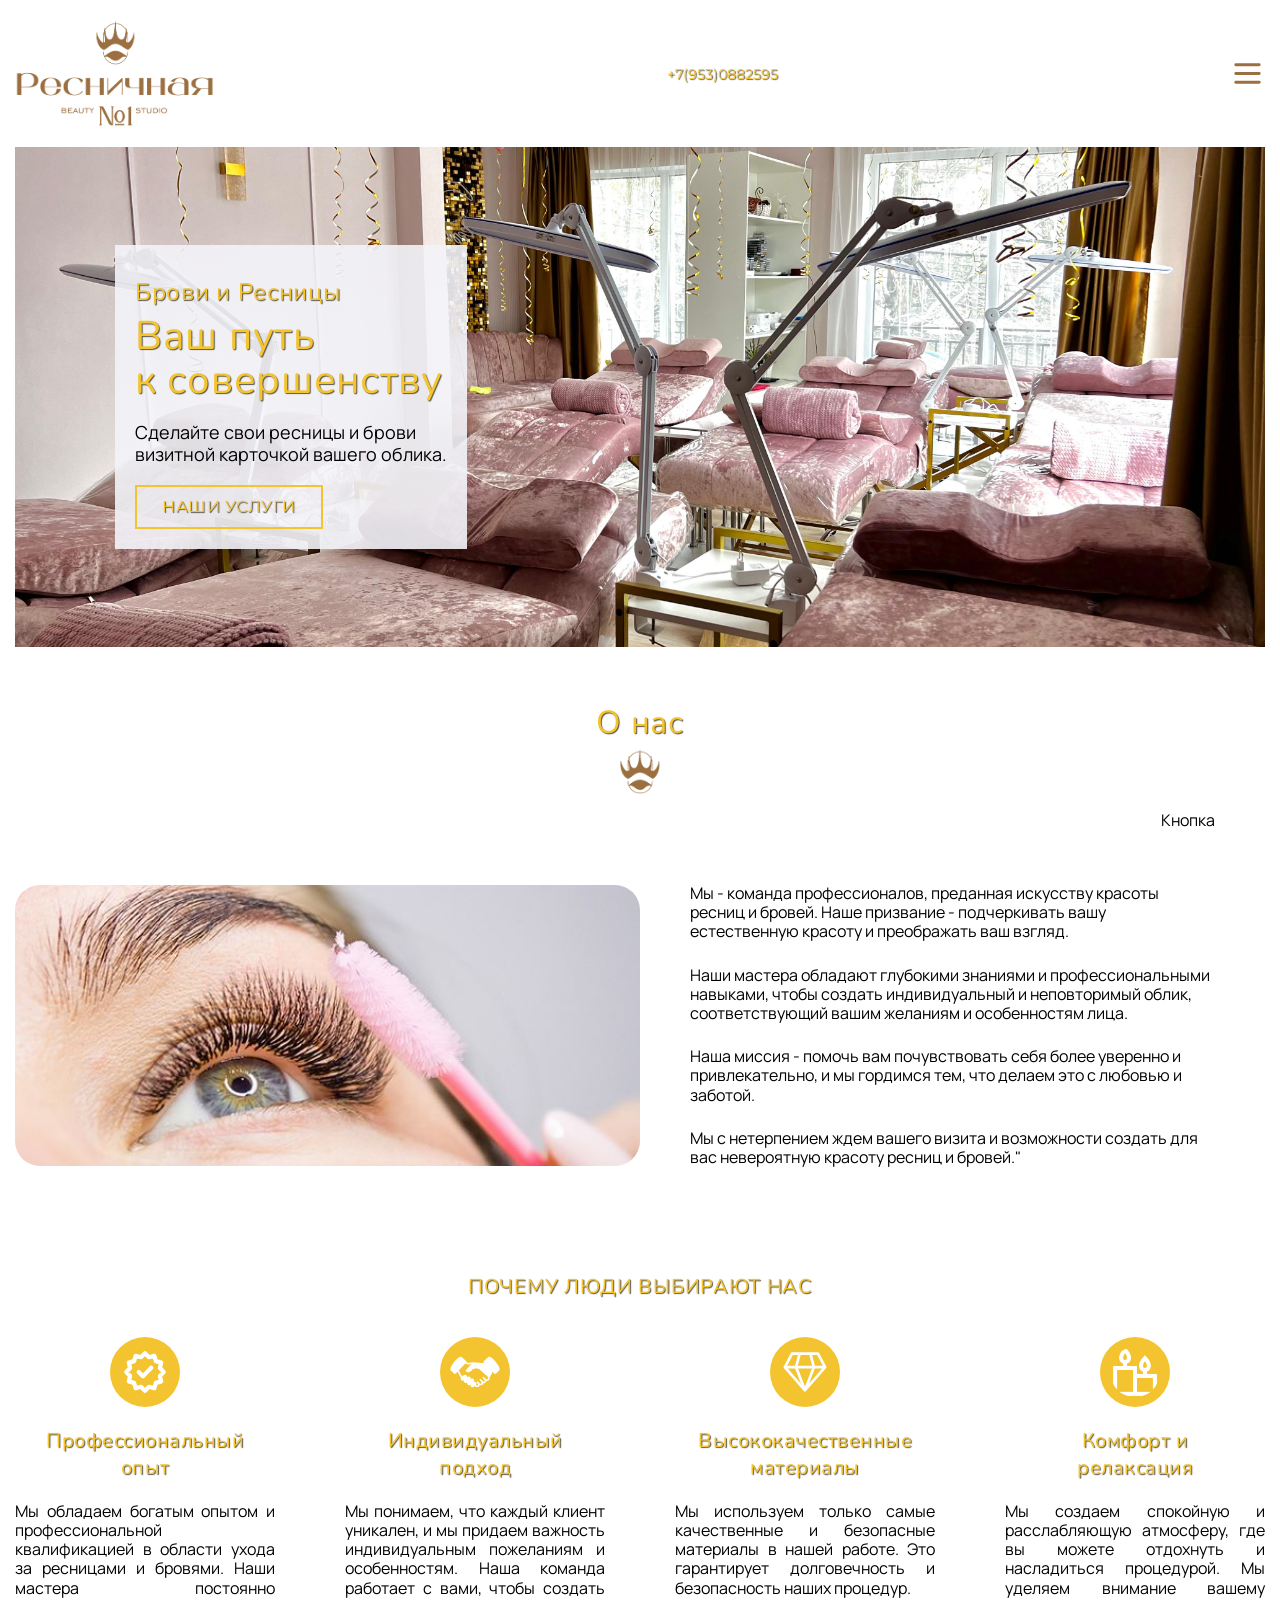
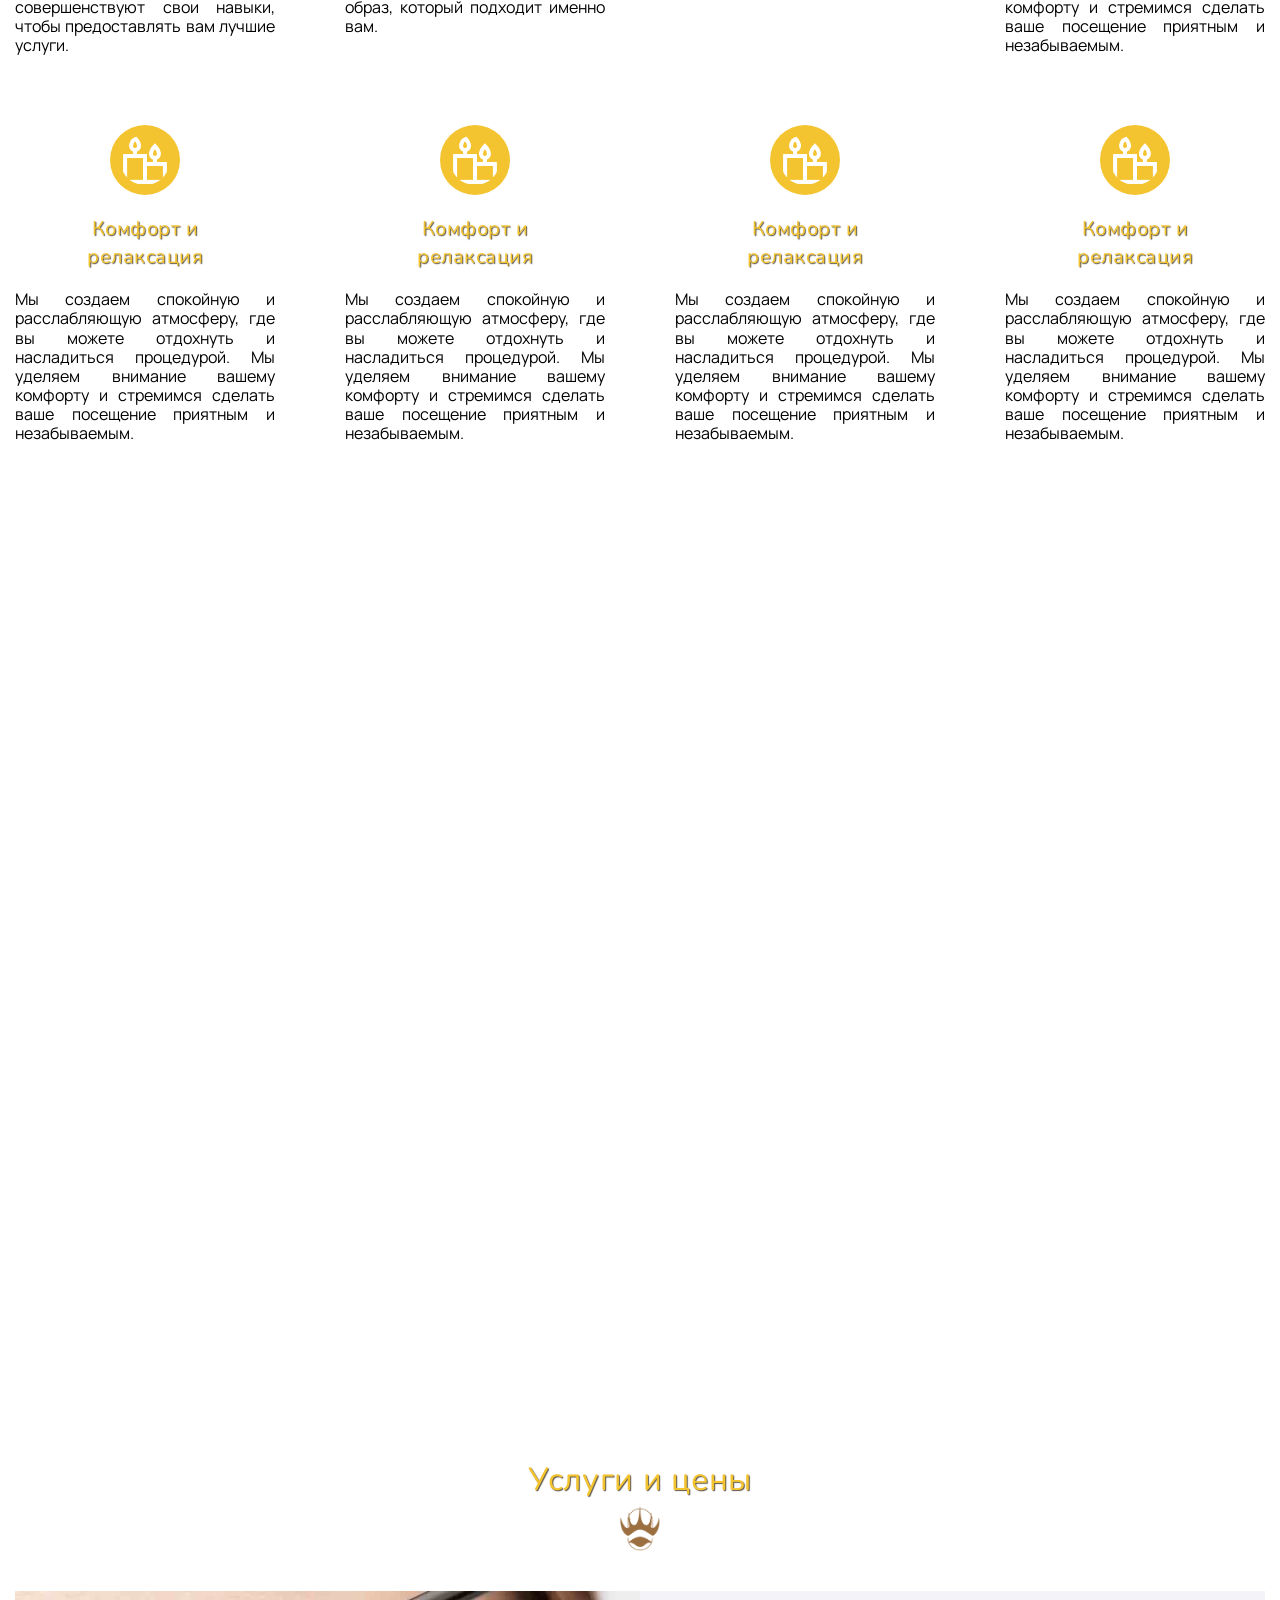
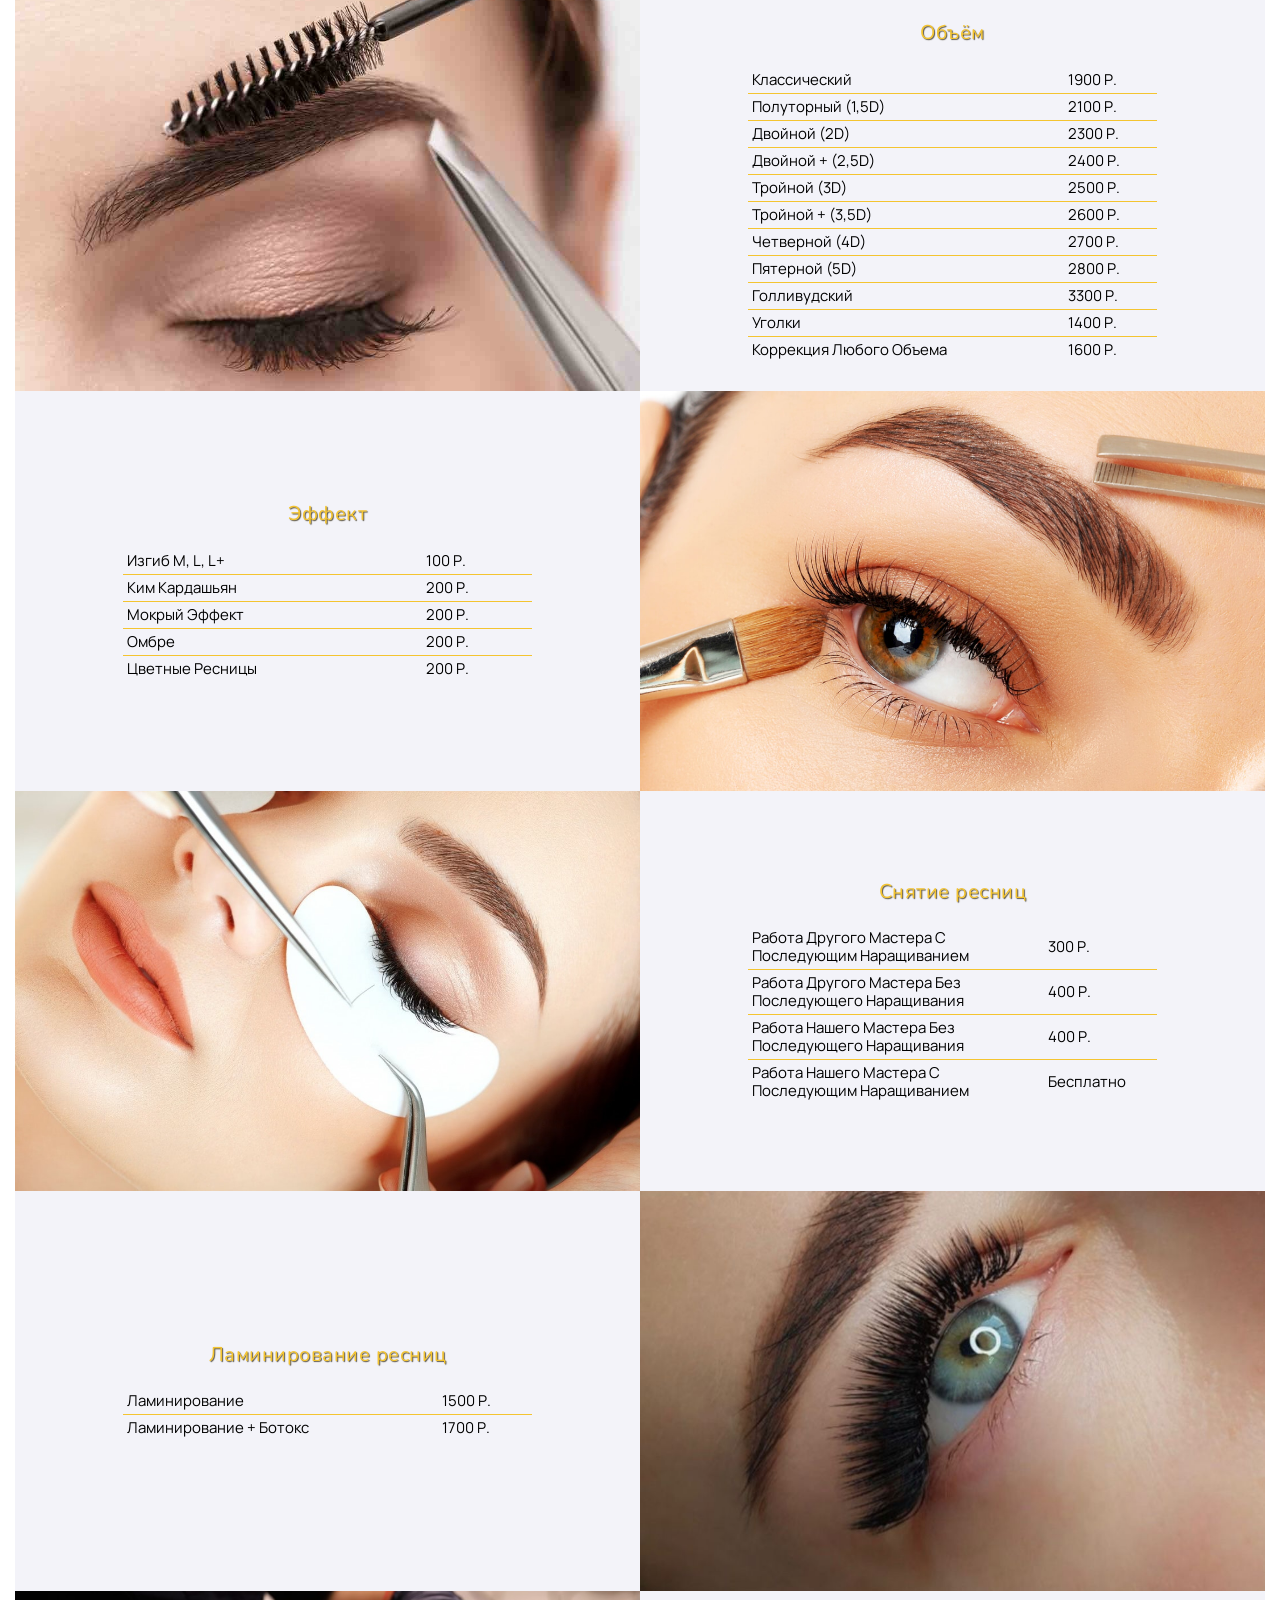
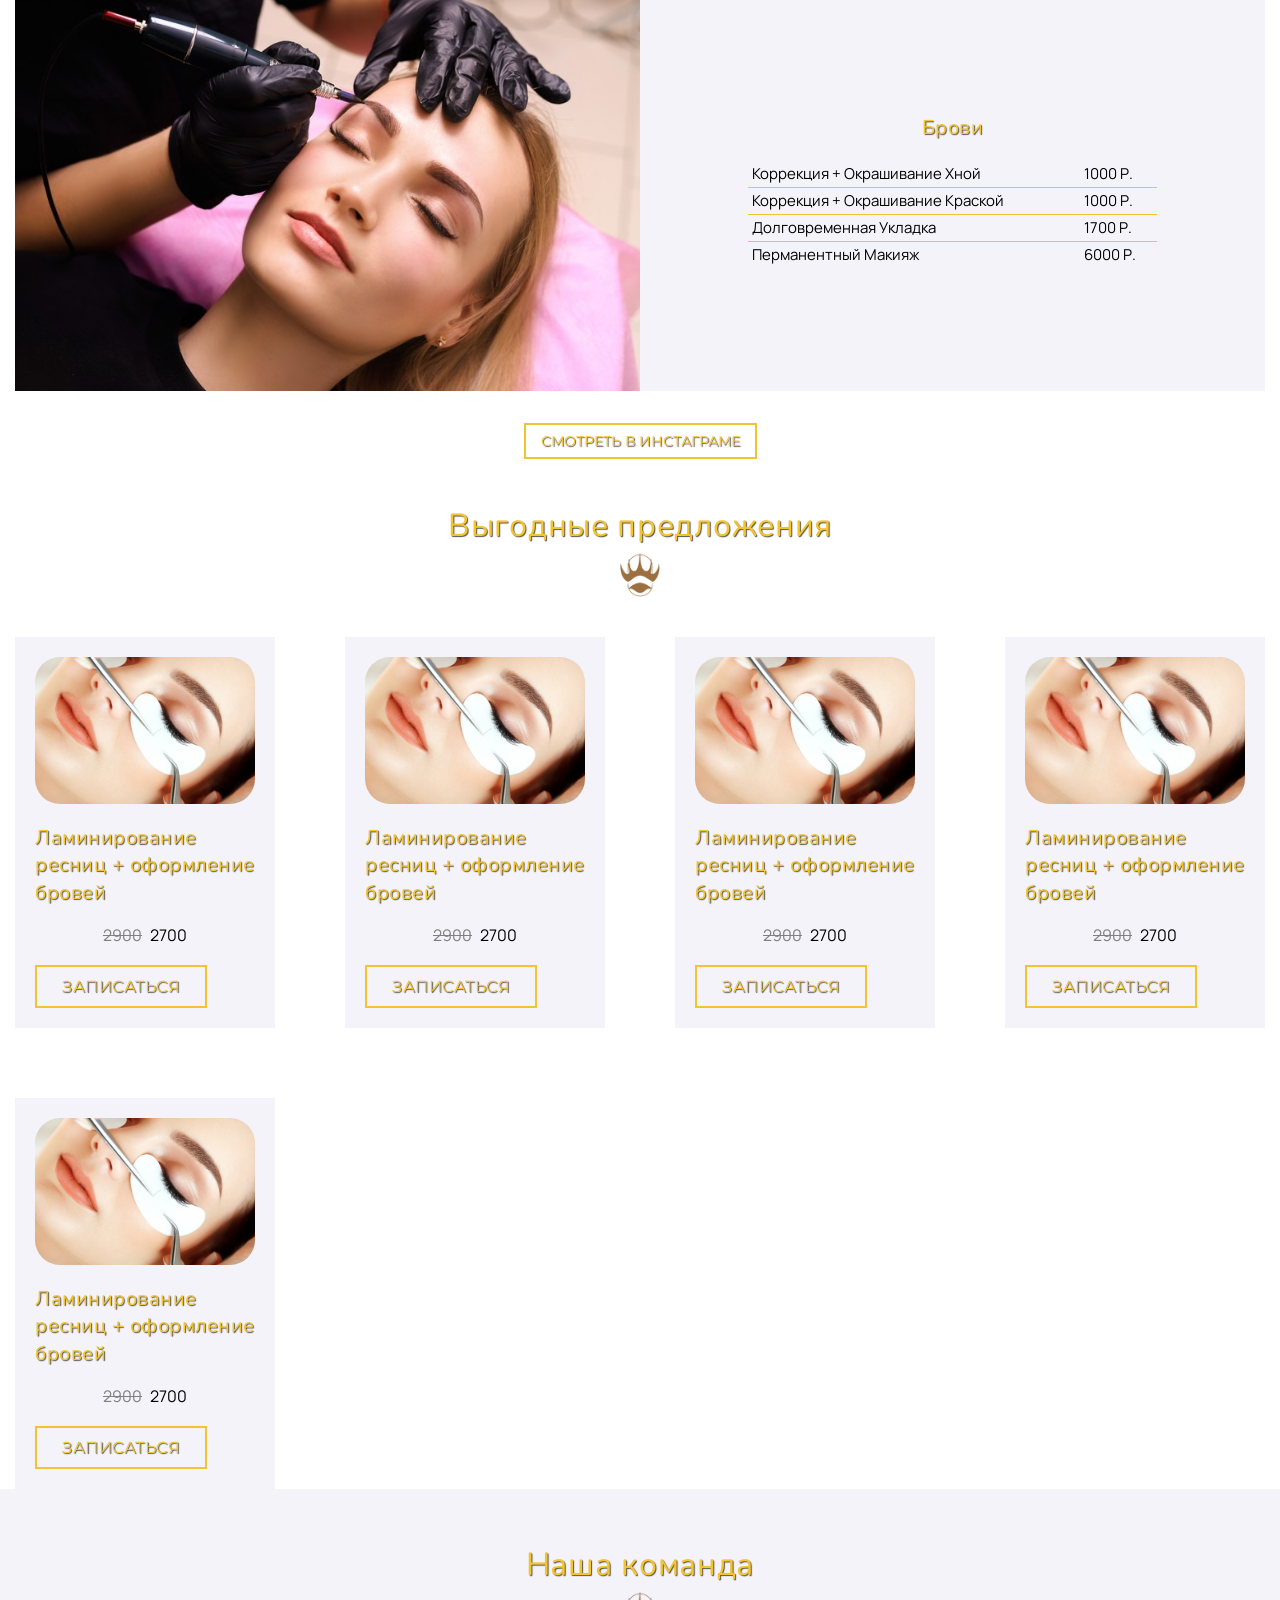
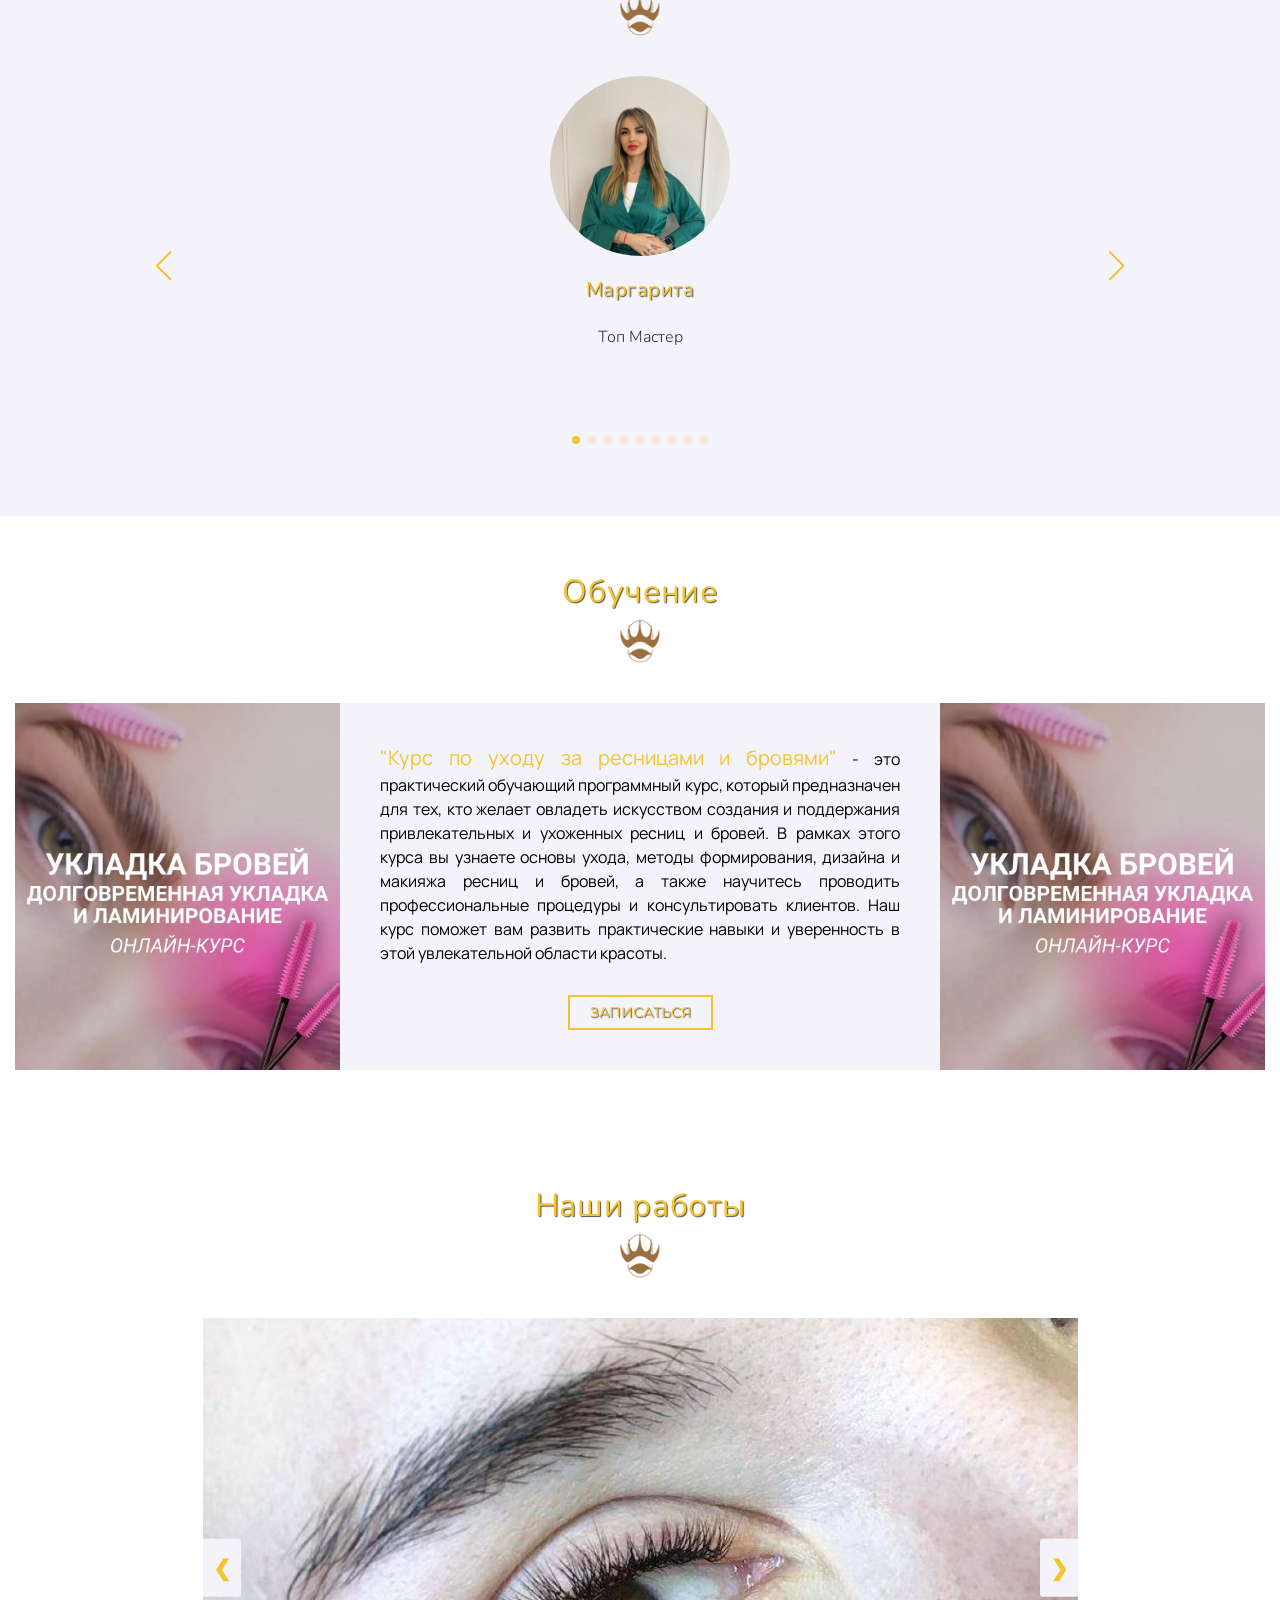
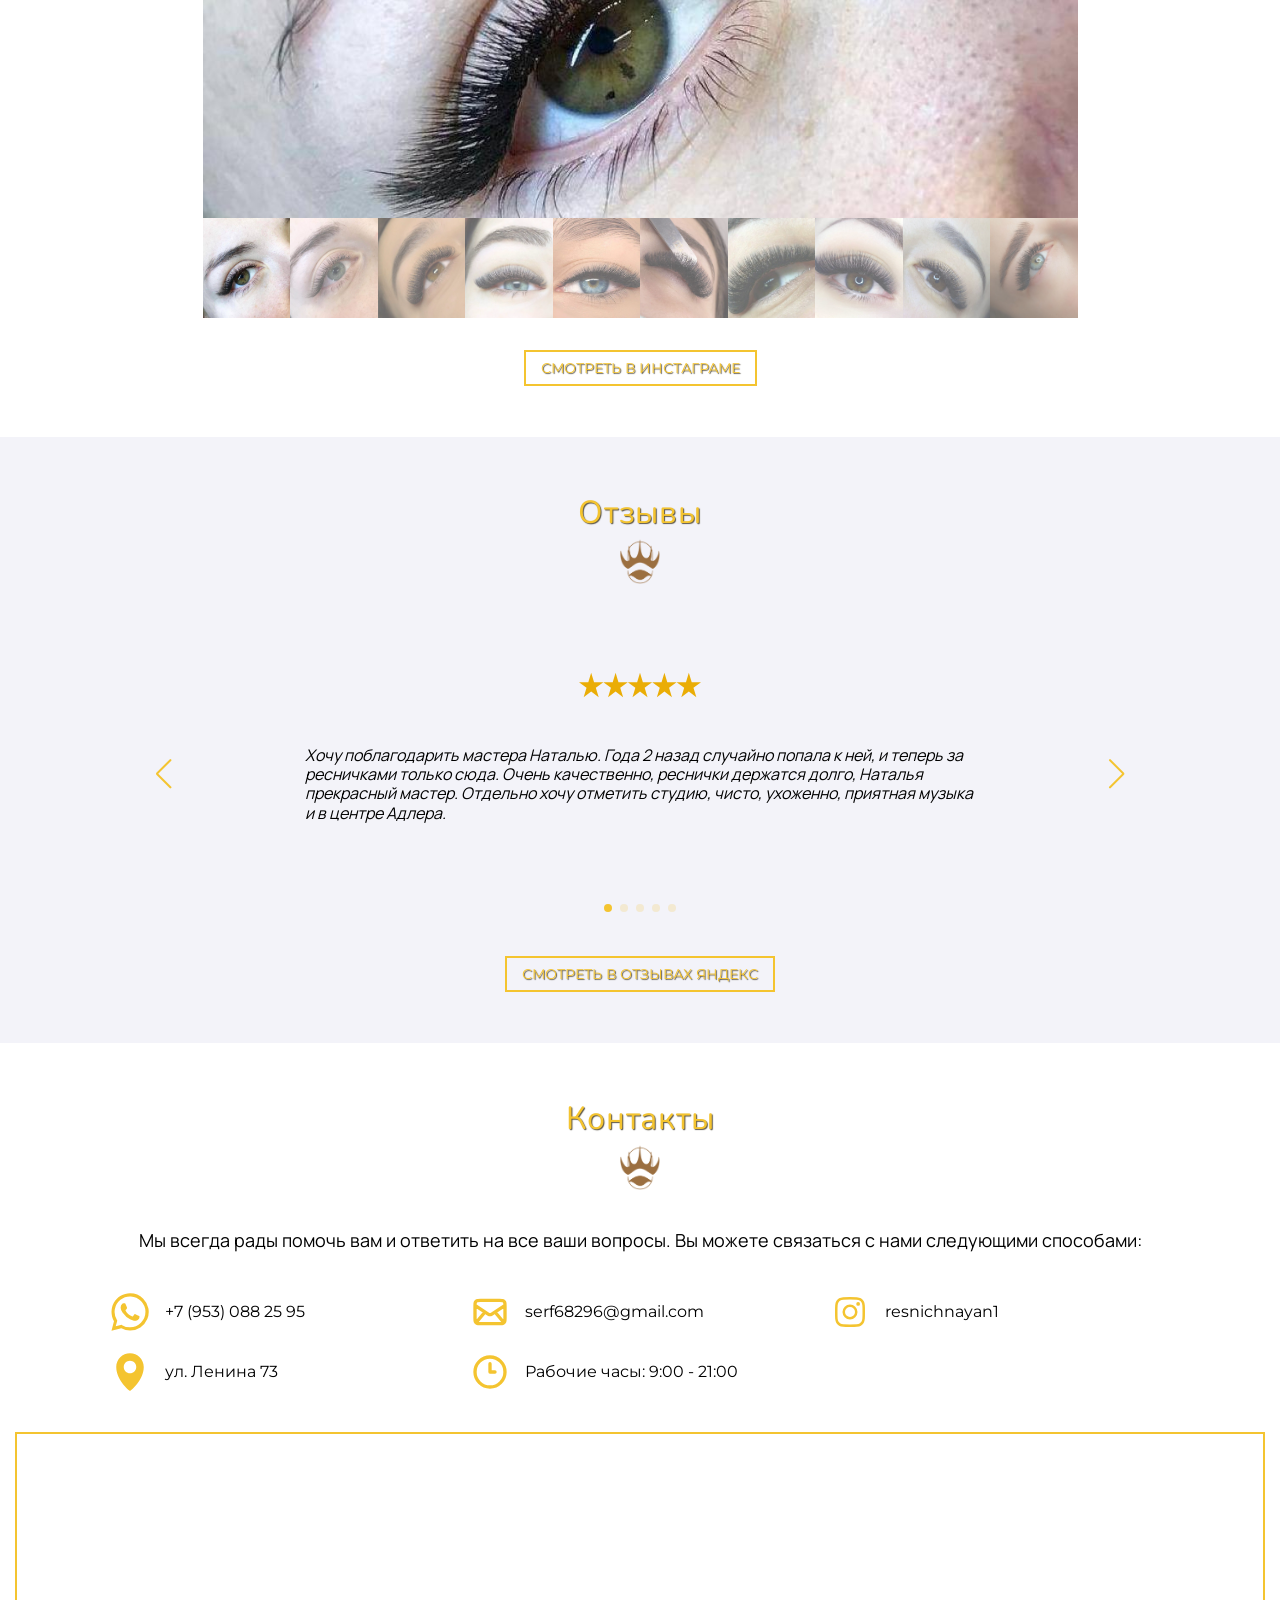
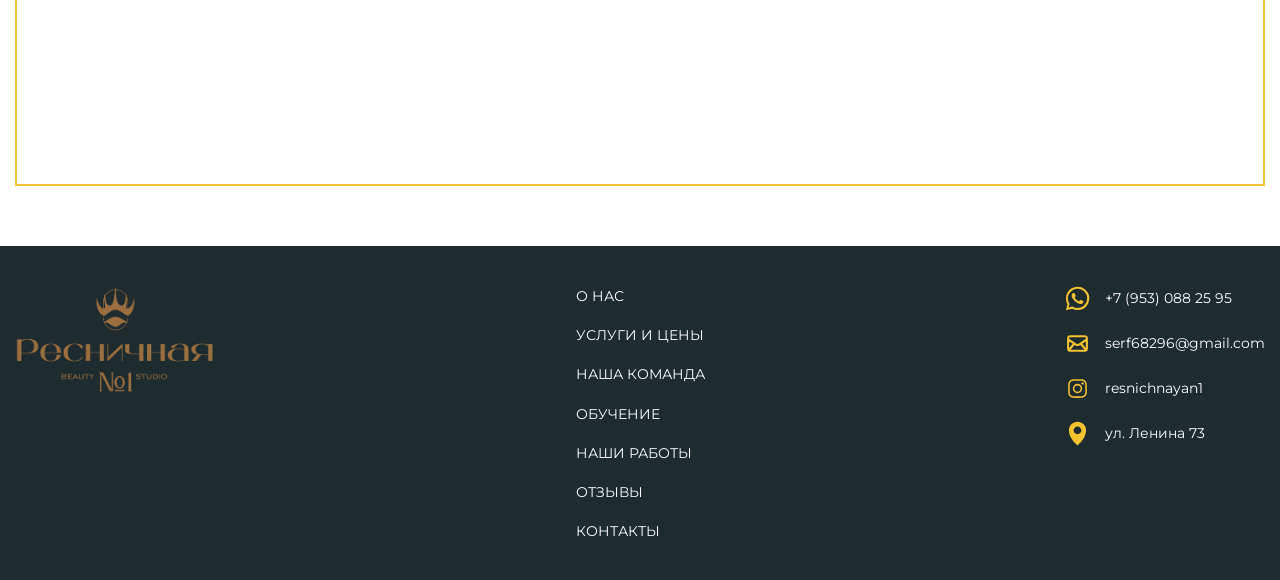
==== commit ba8f939f: "addpopup" ====
--- a/index.html
+++ b/index.html
@@ -28,6 +28,7 @@
             webvisor:true
         });
     </script>
+   
     <noscript><div><img src="https://mc.yandex.ru/watch/96921319" style="position:absolute; left:-9999px;" alt="" /></div></noscript>
     <!-- /Yandex.Metrika counter -->
 </head>
@@ -40,8 +41,14 @@
                     <!--<img src="./img/logo/logo.png" alt="Студия Маргариты Кочуровой" class="logo__img" width="200">-->
                     <img src="./img/logo/logo-big-2.png" alt="Студия Маргариты Кочуровой" class="logo__img"width="200">
                 </div>
-                <div class = "info"> 
+          
+                <div class="info"> 
+                    <a class="nav__link" id="phoneLink">+7(953)0882595</a>
                     
+                </div>
+                <div id="additionalInfo" style="display: none;">
+                    <p>ул. Ленина 73</p>
+                    <p>Время работы: пн-пт: 9:00-18:00, сб-вс: выходной</p>
                 </div>
                 <div class="nav__list-wrapper">
                     <ul class="nav__list">
@@ -143,6 +150,7 @@
                     <h2 class="title-2">О нас</h2>
                     <img src="./img/icons/emblema.png" alt="architecture" width="40">
                 </div>
+              
                 <div class="about-us__row">
                     <div class="about-us__content">
                         <div class="about-us__img">
@@ -216,10 +224,17 @@
                             </div>
                         </div>
                     </div>
-                </div>    
+                </div>
+                  
             </div>
         </section>
-
+        <div class="video-wraper" style=" justify-content: center;">
+            <video id="HiVideo" autoplay muted loop>
+                <source src="videos/HiVideo.MP4" type="video/mp4">
+                Your browser does not support the video tag.
+            </video>
+        </div>
+      
 
       
         <section class="price-services" id="price-services">
@@ -879,4 +894,16 @@
     <!--End of Tawk.to Script-->
 
 </body>
+<script type="text/javascript">
+    var phoneLink = document.getElementById('phoneLink');
+        var additionalInfo = document.getElementById('additionalInfo');
+
+        phoneLink.addEventListener('click', function() {
+            if (additionalInfo.style.display === 'block') {
+                additionalInfo.style.display = 'none'; // Скрываем блок с дополнительной информацией
+            } else {
+                additionalInfo.style.display = 'block'; // Показываем блок с дополнительной информацией
+            }
+        });
+</script>
 </html>
--- a/css/main.css
+++ b/css/main.css
@@ -1153,4 +1153,33 @@
     z-index: 100000;
     
 }
+.video-wraper{
+  display: flex;
+  justify-content: center; /* Выравнивание по горизонтали */
+  align-items: center; /* Выравнивание по вертикали */
+  height: 100vh; /* Установка высоты блока (например, на всю высоту экрана) */
+}
+.info {
+  position: relative;
+}
+#additionalInfo {
+  display: none;
+  position: absolute;
+  background-color: #f4f4f4;
+  padding: 10px;
+  box-sizing: border-box;
+  border: 1px solid #ccc;
+  z-index: 1; /* Чтобы всплывающий блок был поверх других элементов */
+}
+@media (max-width: 600px) {
+  #additionalInfo {
+      left: 0;
+      transform: none;
+      width: 100%;
+      max-width: none;
+  }}
+#HiVideo{
+  max-width: 100%;
+}
+
 /*# sourceMappingURL=main.css.map */
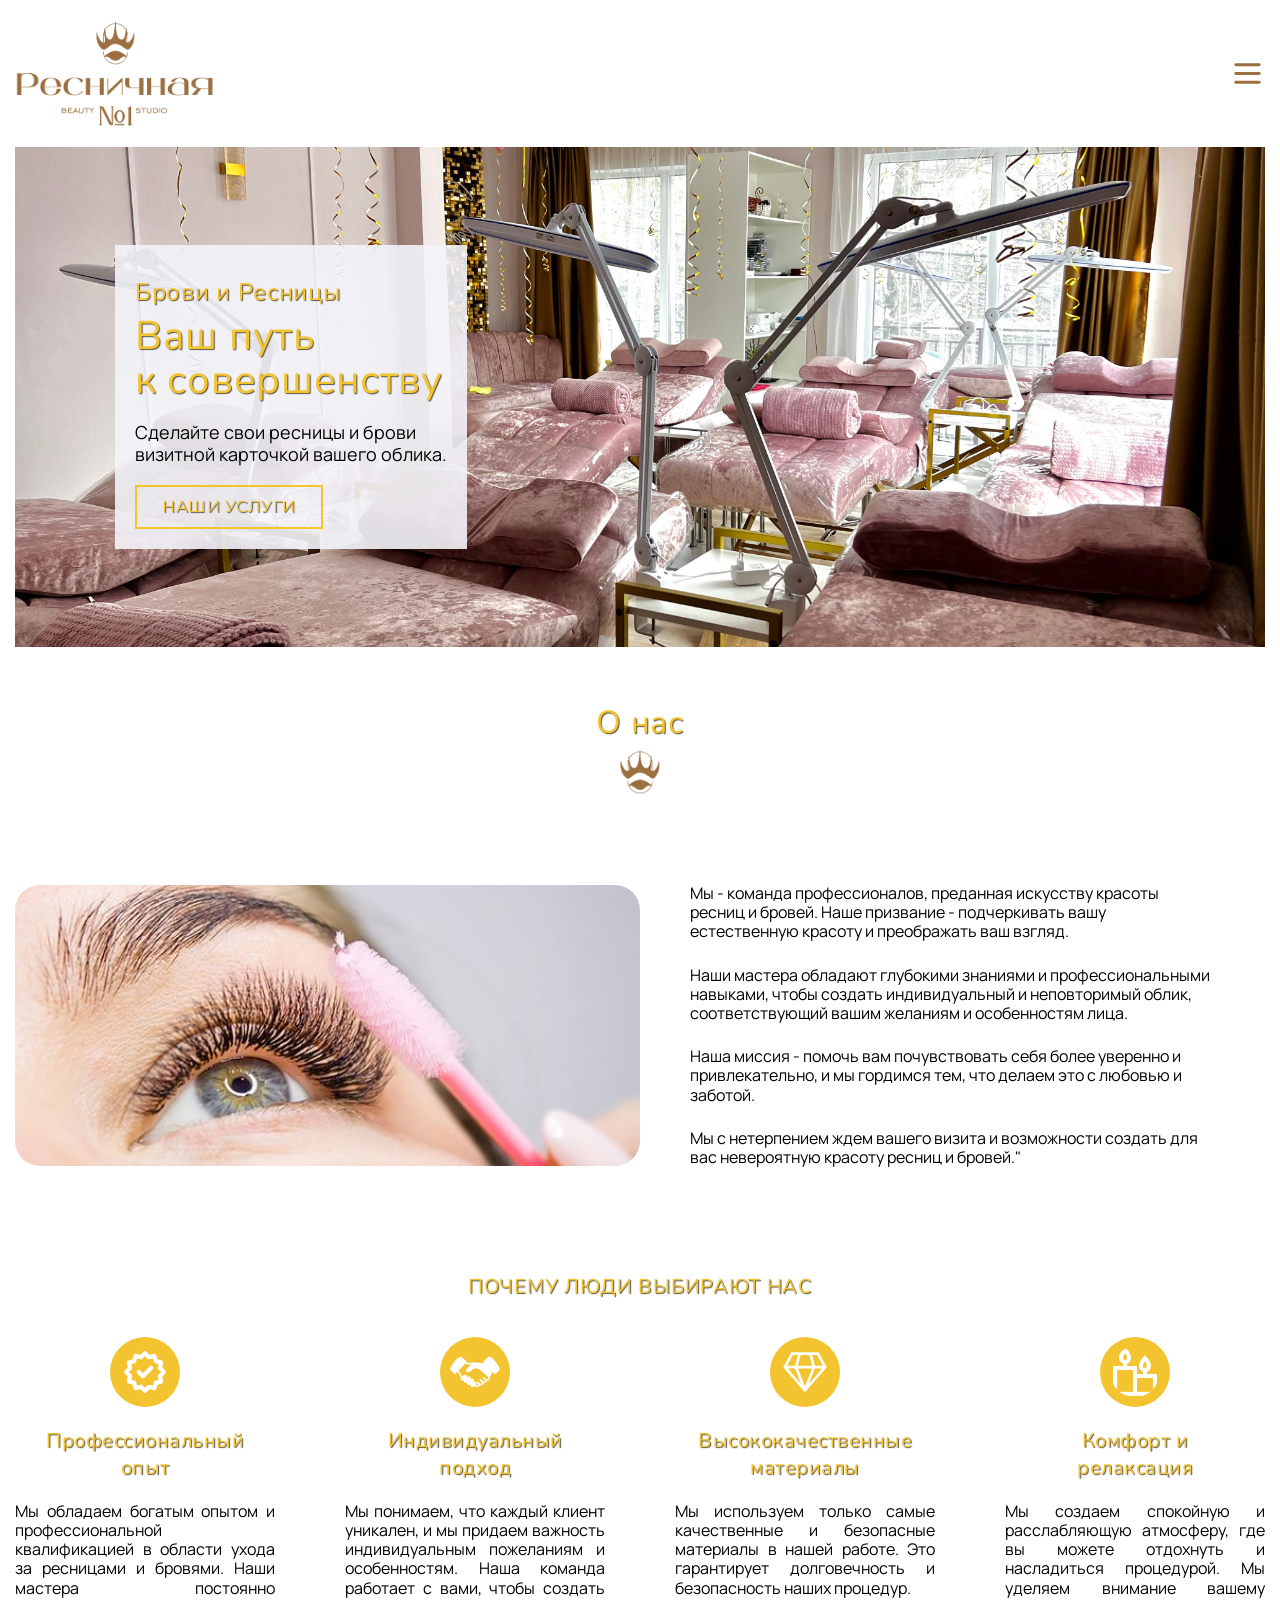
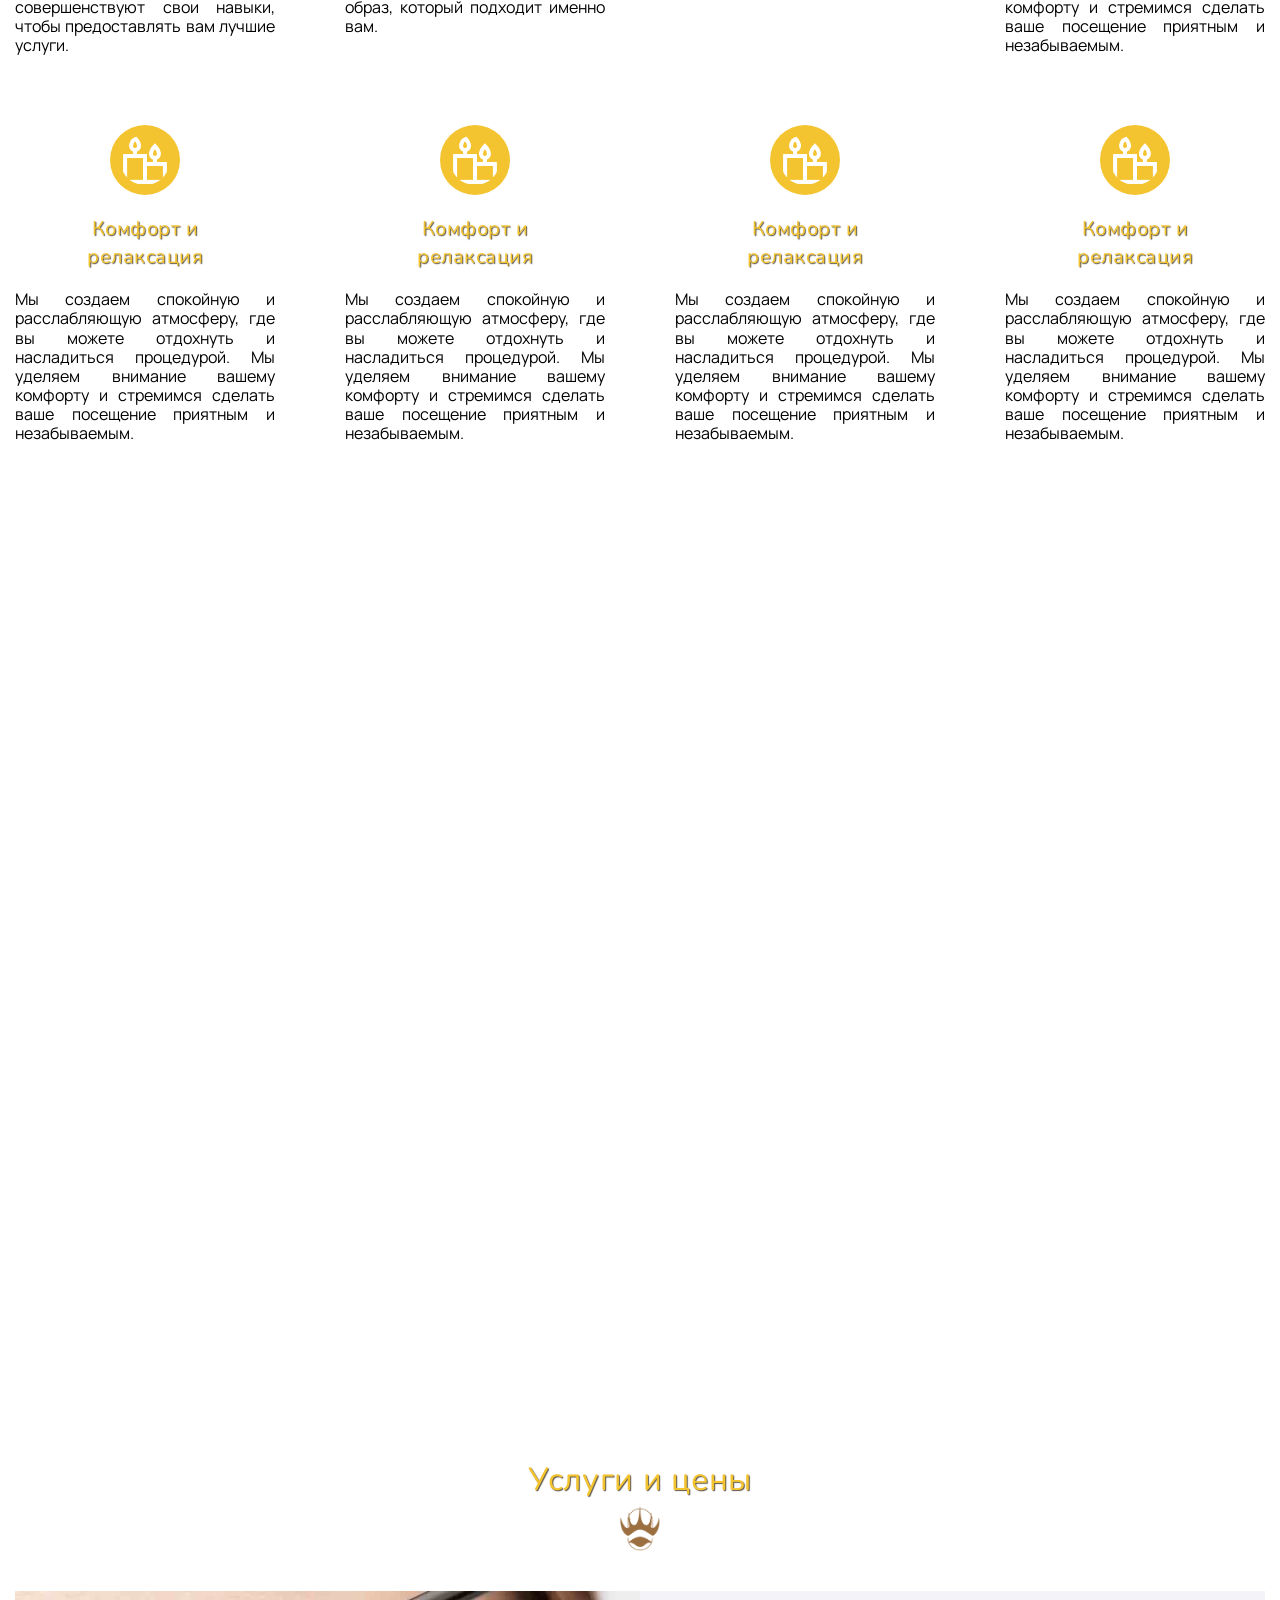
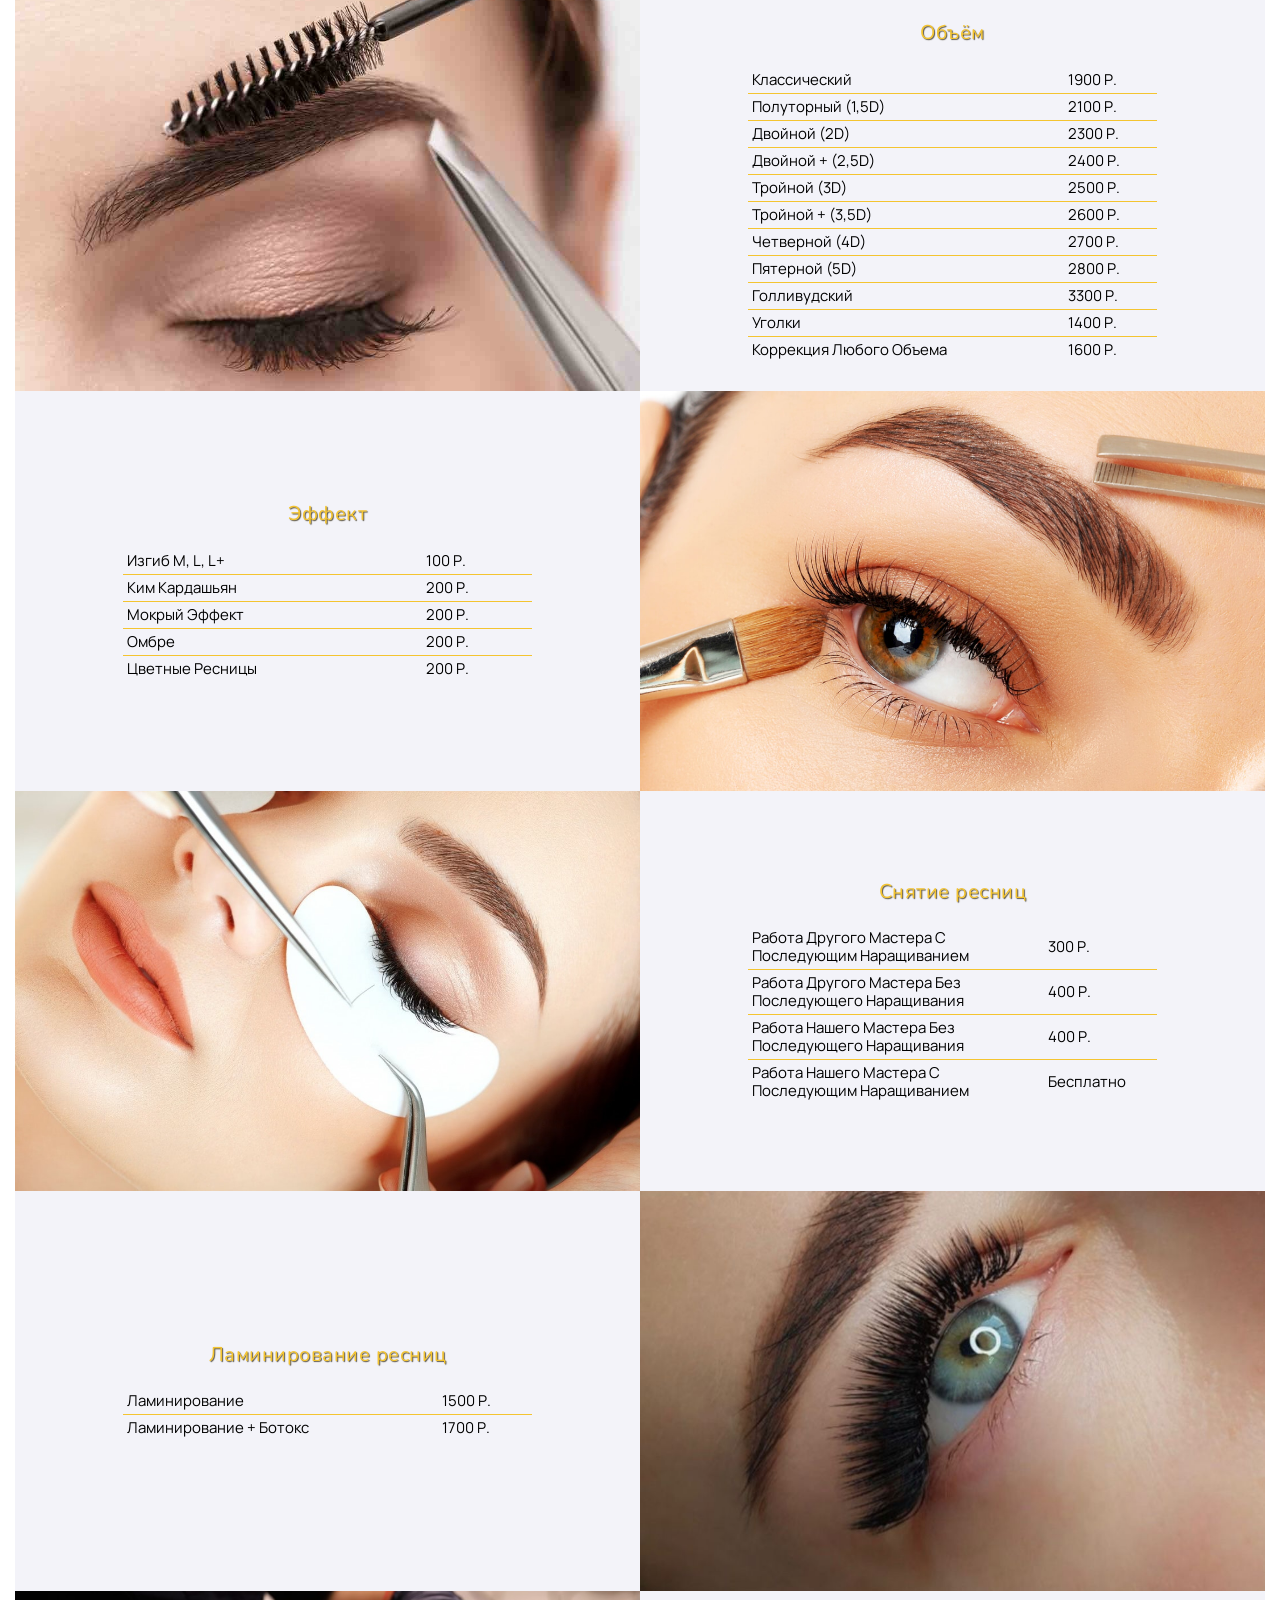
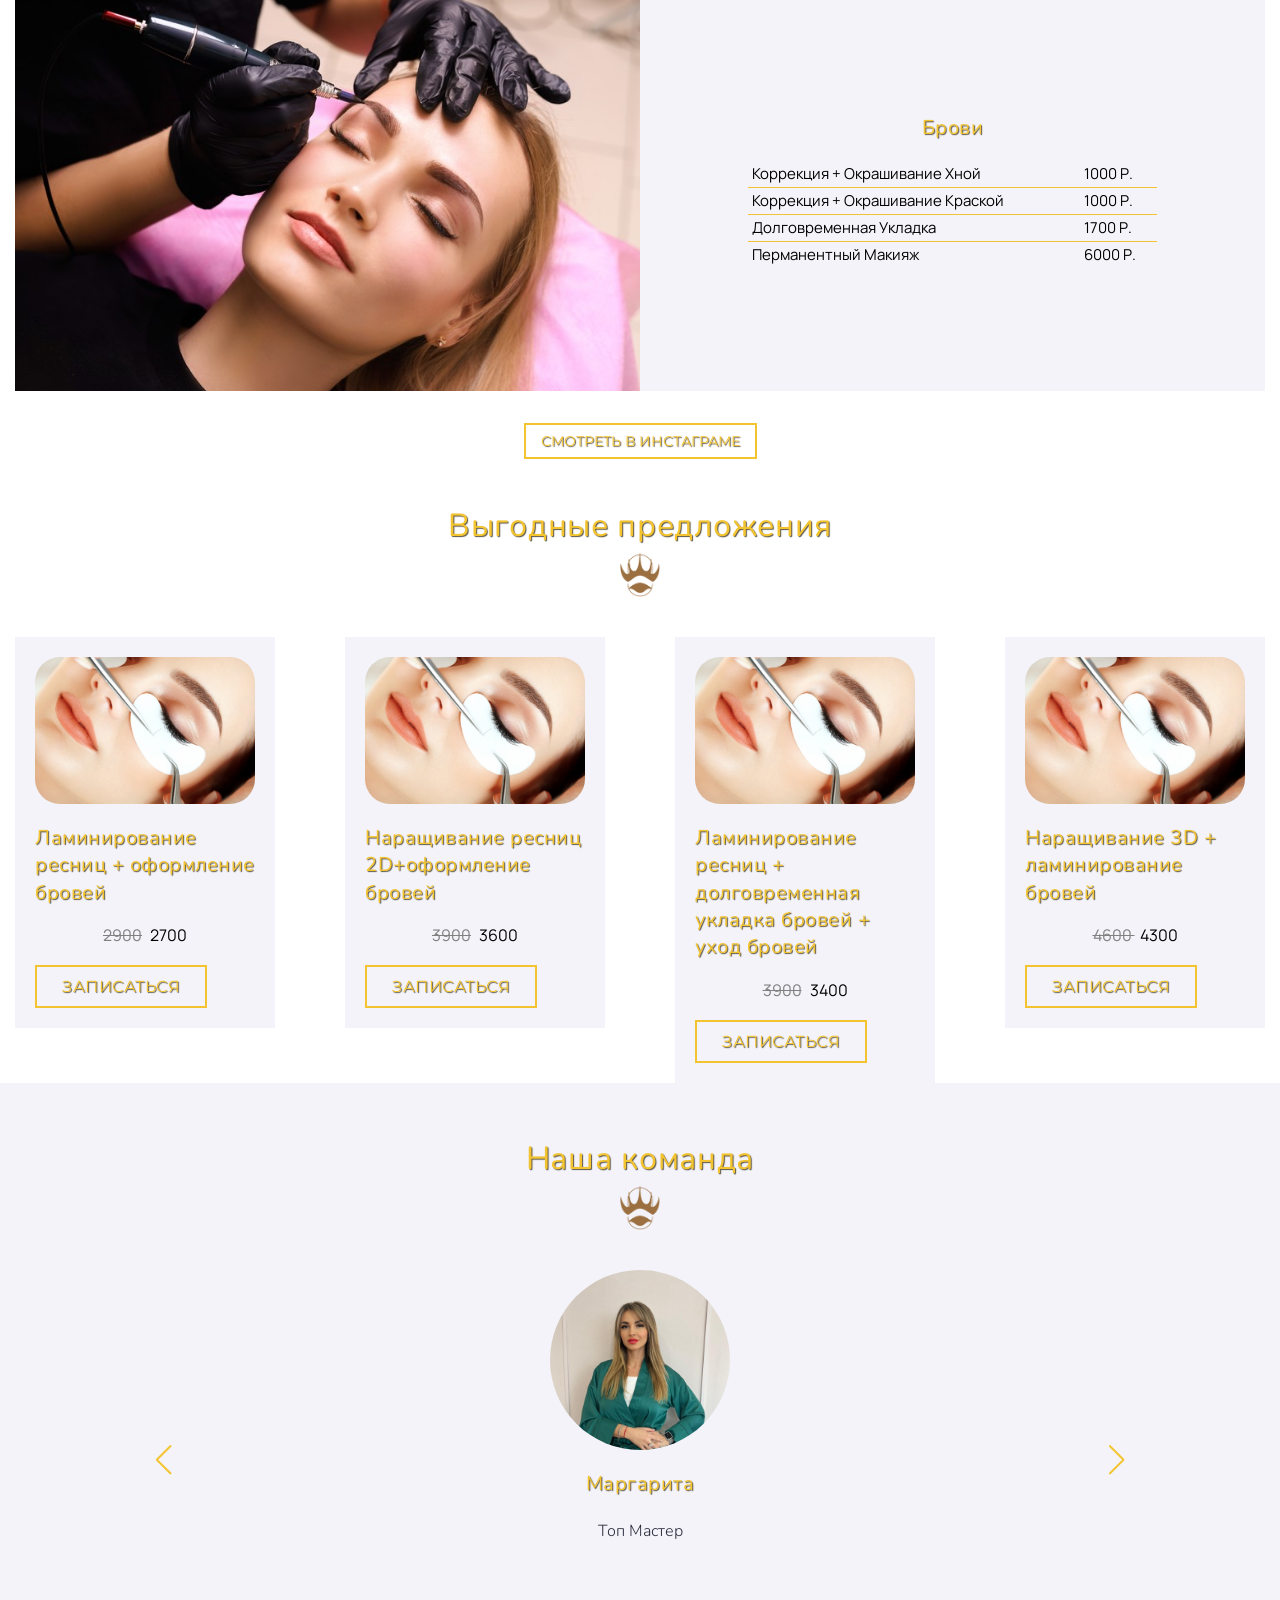
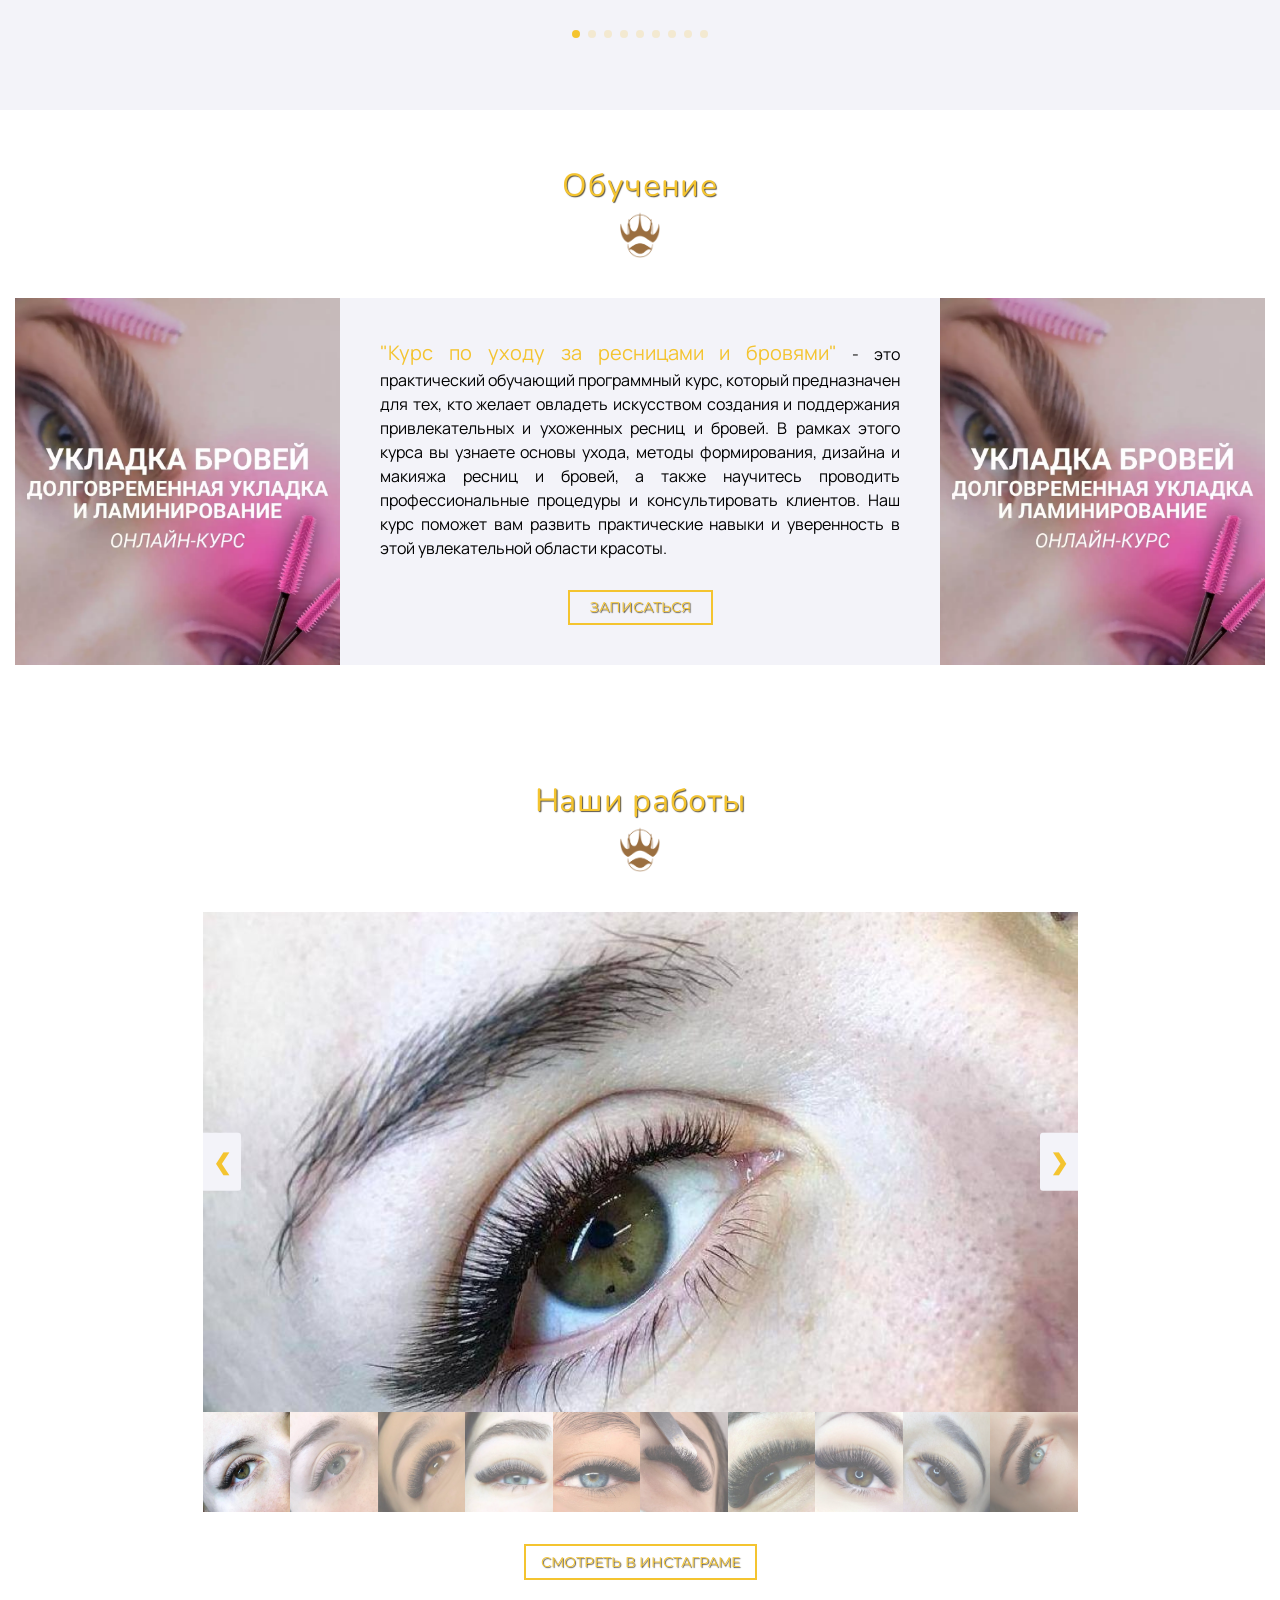
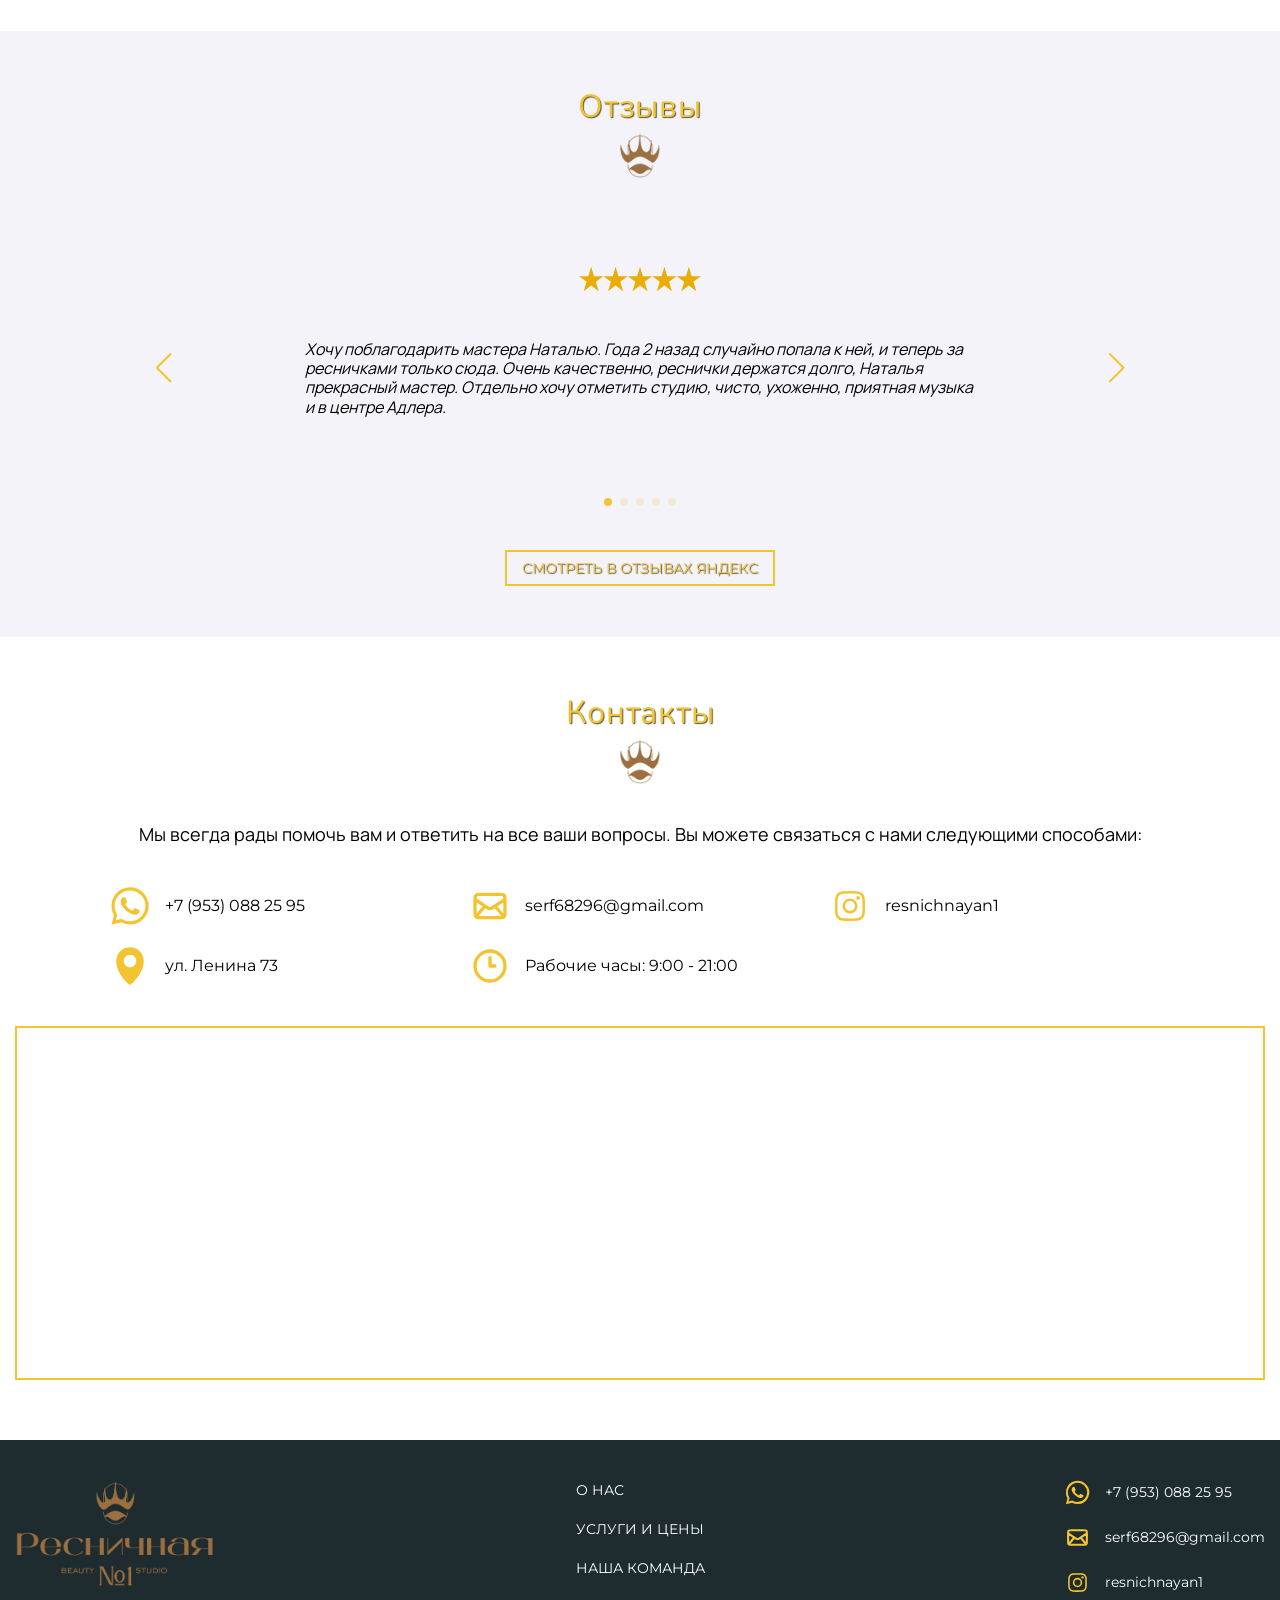
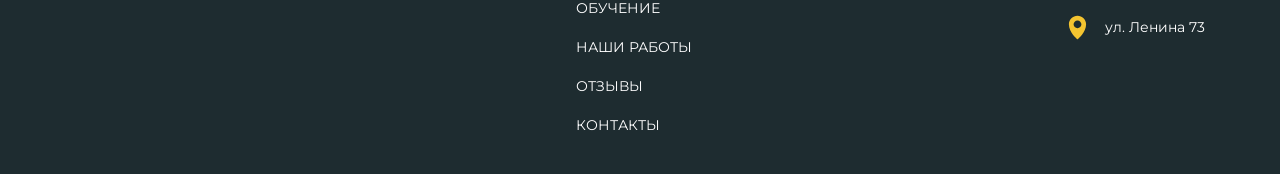
==== commit aacf043a: "fix bugs" ====
--- a/index.html
+++ b/index.html
@@ -41,15 +41,15 @@
                     <!--<img src="./img/logo/logo.png" alt="Студия Маргариты Кочуровой" class="logo__img" width="200">-->
                     <img src="./img/logo/logo-big-2.png" alt="Студия Маргариты Кочуровой" class="logo__img"width="200">
                 </div>
-          
-                <div class="info"> 
+                <!-- TODO -->
+                <!-- <div class="info"> 
                     <a class="nav__link" id="phoneLink">+7(953)0882595</a>
                     
                 </div>
                 <div id="additionalInfo" style="display: none;">
                     <p>ул. Ленина 73</p>
                     <p>Время работы: пн-пт: 9:00-18:00, сб-вс: выходной</p>
-                </div>
+                </div> -->
                 <div class="nav__list-wrapper">
                     <ul class="nav__list">
                         <li class="nav__item"><a href="#about-us" class="nav__link">О нас</a></li>
@@ -137,13 +137,14 @@
     </header>
 
     <main class="main">
-        <div class="online-lead_wraper" > 
+        <!-- TODO -->
+        <!-- <div class="online-lead_wraper" > 
             <label>
                 <button>
                     Кнопка
                 </button>
             </label>
-        </div>
+        </div> -->
         <section class="about-us" id="about-us">
             <div class="container">
                 <div class="section__header">
@@ -354,7 +355,7 @@
                            </div>
                           <h3 class="title-4">Ламинирование ресниц + оформление бровей</h3>
                           <p><span class="stock-original-price">2900</span> 2700 </p>
-                          <button class="btn-middle">Записаться</button>
+                          <a href = "https://api.whatsapp.com/send/?phone=79530882595&text&type=phone_number&app_absent=0" class="btn-middle">Записаться</a>
                         </div>
                     </div> 
                     <div >
@@ -362,41 +363,32 @@
                             <div class="about-us__img">
                                   <img src="./img/gallery/img-1.jpg" alt="Girl lam">
                              </div>
-                            <h3 class="title-4">Ламинирование ресниц + оформление бровей</h3>
-                            <p><span class="stock-original-price">2900</span> 2700 </p>
-                            <button class="btn-middle">Записаться</button>
-                          </div>
+                            <h3 class="title-4">Наращивание ресниц 2D+оформление бровей</h3>
+                            <p><span class="stock-original-price">3900</span> 3600 </p>
+                            <a href = "https://api.whatsapp.com/send/?phone=79530882595&text&type=phone_number&app_absent=0" class="btn-middle">Записаться</a>
+                        </div>
                     </div>
                     <div >
                         <div class="price-services__desc">
                             <div class="about-us__img">
                                   <img src="./img/gallery/img-1.jpg" alt="Girl lam">
                              </div>
-                            <h3 class="title-4">Ламинирование ресниц + оформление бровей</h3>
-                            <p><span class="stock-original-price">2900</span> 2700 </p>
-                            <button class="btn-middle">Записаться</button>
-                          </div>
+                            <h3 class="title-4">Ламинирование ресниц + долговременная укладка бровей + уход бровей</h3>
+                            <p><span class="stock-original-price">3900</span> 3400  </p>
+                            <a href = "https://api.whatsapp.com/send/?phone=79530882595&text&type=phone_number&app_absent=0" class="btn-middle">Записаться</a>
+                        </div>
                     </div>
                     <div >
                         <div class="price-services__desc">
                             <div class="about-us__img">
                                   <img src="./img/gallery/img-1.jpg" alt="Girl lam">
                              </div>
-                            <h3 class="title-4">Ламинирование ресниц + оформление бровей</h3>
-                            <p><span class="stock-original-price">2900</span> 2700 </p>
-                            <button class="btn-middle">Записаться</button>
-                          </div>
-                    </div>
-                    <div>
-                        <div class="price-services__desc">
-                            <div class="about-us__img">
-                                  <img src="./img/gallery/img-1.jpg" alt="Girl lam">
-                             </div>
-                            <h3 class="title-4">Ламинирование ресниц + оформление бровей</h3>
-                            <p><span class="stock-original-price">2900</span> 2700 </p>
-                            <button class="btn-middle">Записаться</button>
-                          </div>
-                    </div>
+                            <h3 class="title-4">Наращивание 3D + ламинирование бровей</h3>
+                            <p><span class="stock-original-price">4600 </span> 4300  </p>
+                            <a href = "https://api.whatsapp.com/send/?phone=79530882595&text&type=phone_number&app_absent=0" class="btn-middle">Записаться</a>
+                        </div>
+                    </div>
+             
                 </div> 
                 </div>
             </div>
@@ -894,6 +886,8 @@
     <!--End of Tawk.to Script-->
 
 </body>
+<!-- TODO -->
+<!-- 
 <script type="text/javascript">
     var phoneLink = document.getElementById('phoneLink');
         var additionalInfo = document.getElementById('additionalInfo');
@@ -905,5 +899,5 @@
                 additionalInfo.style.display = 'block'; // Показываем блок с дополнительной информацией
             }
         });
-</script>
+</script> -->
 </html>
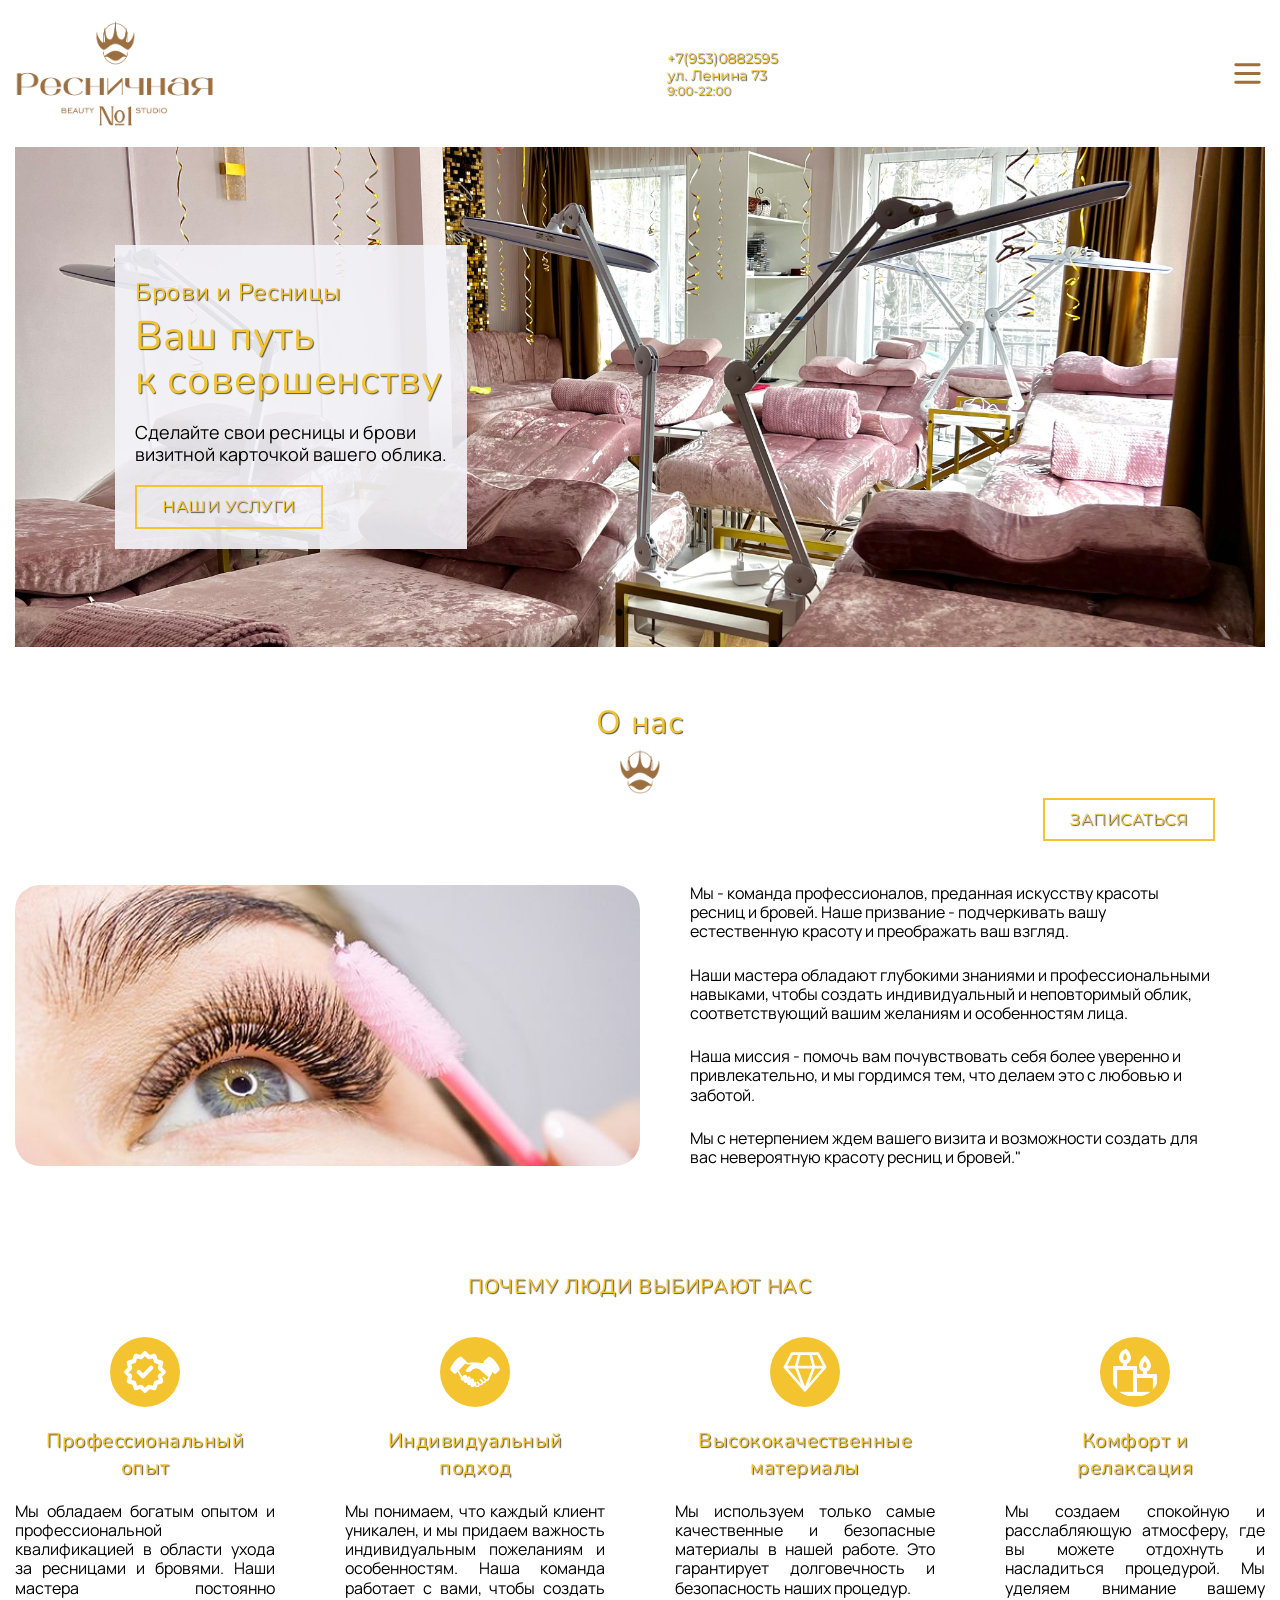
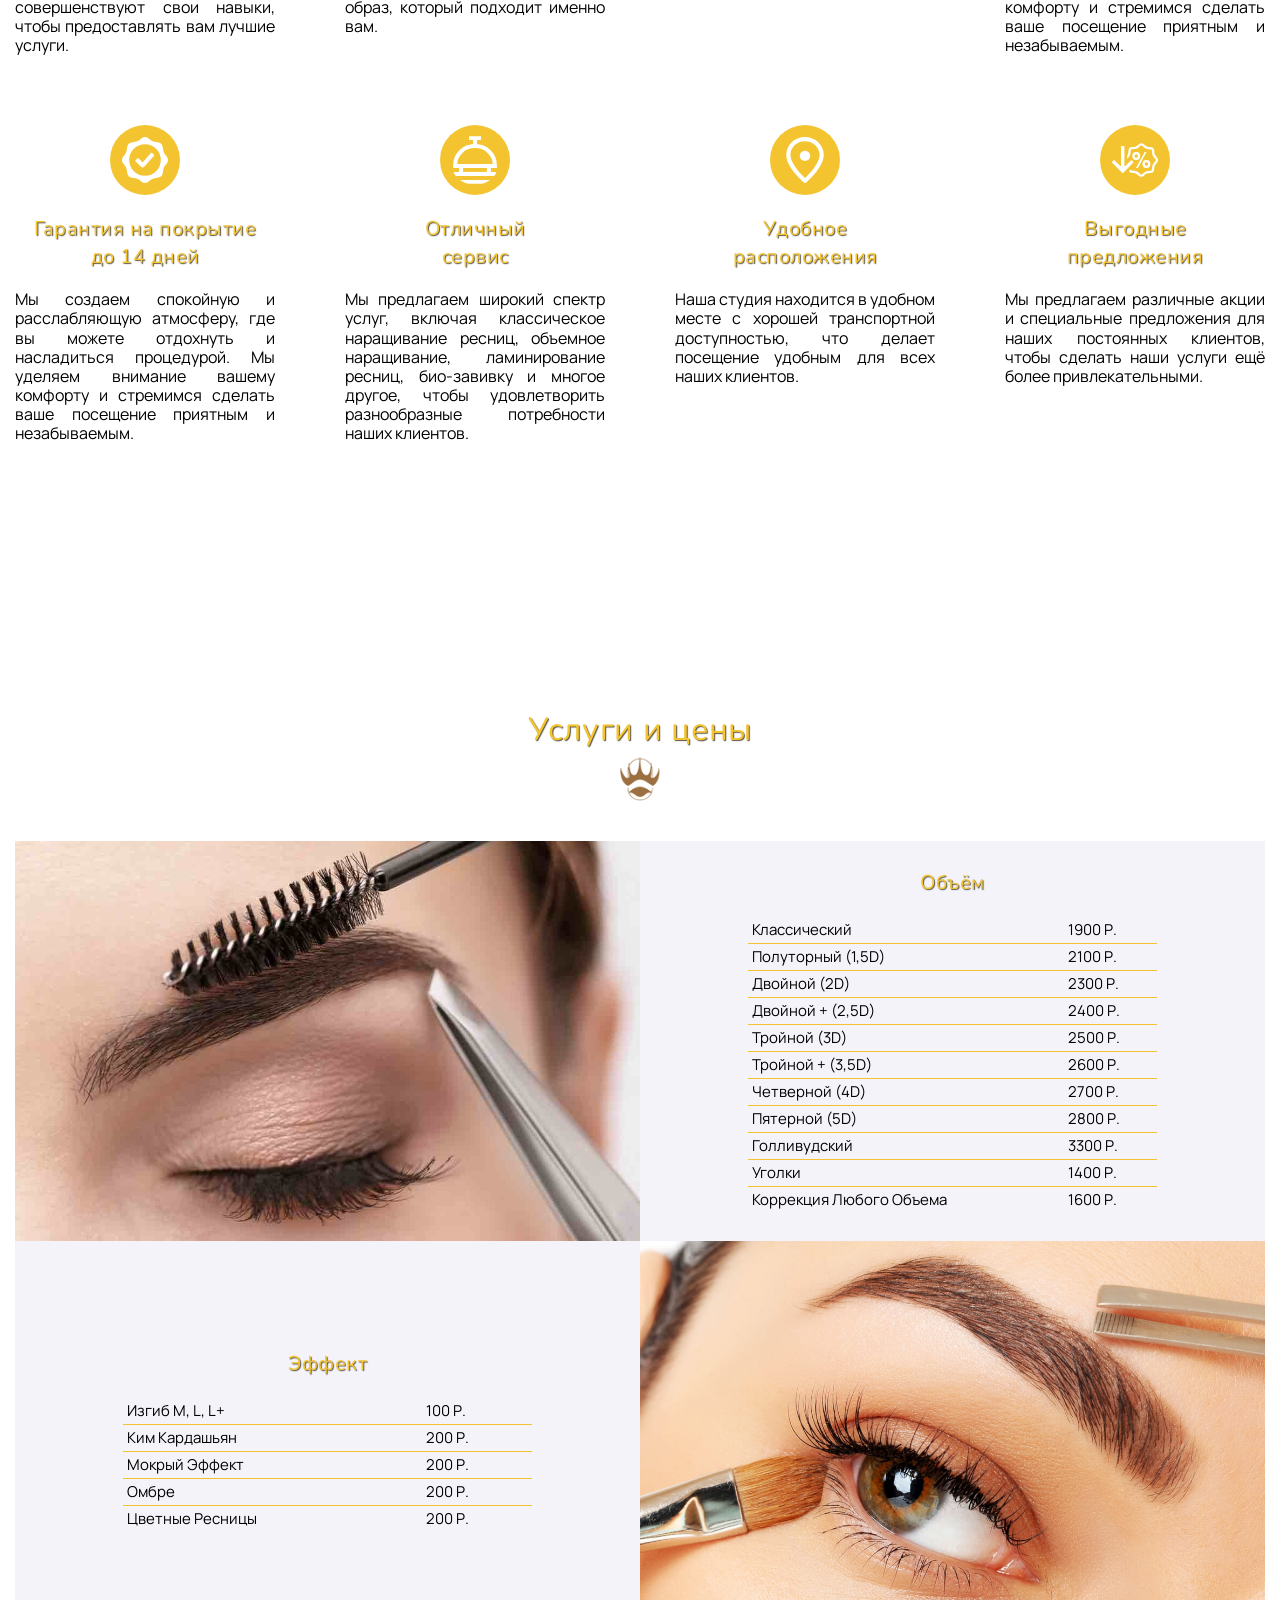
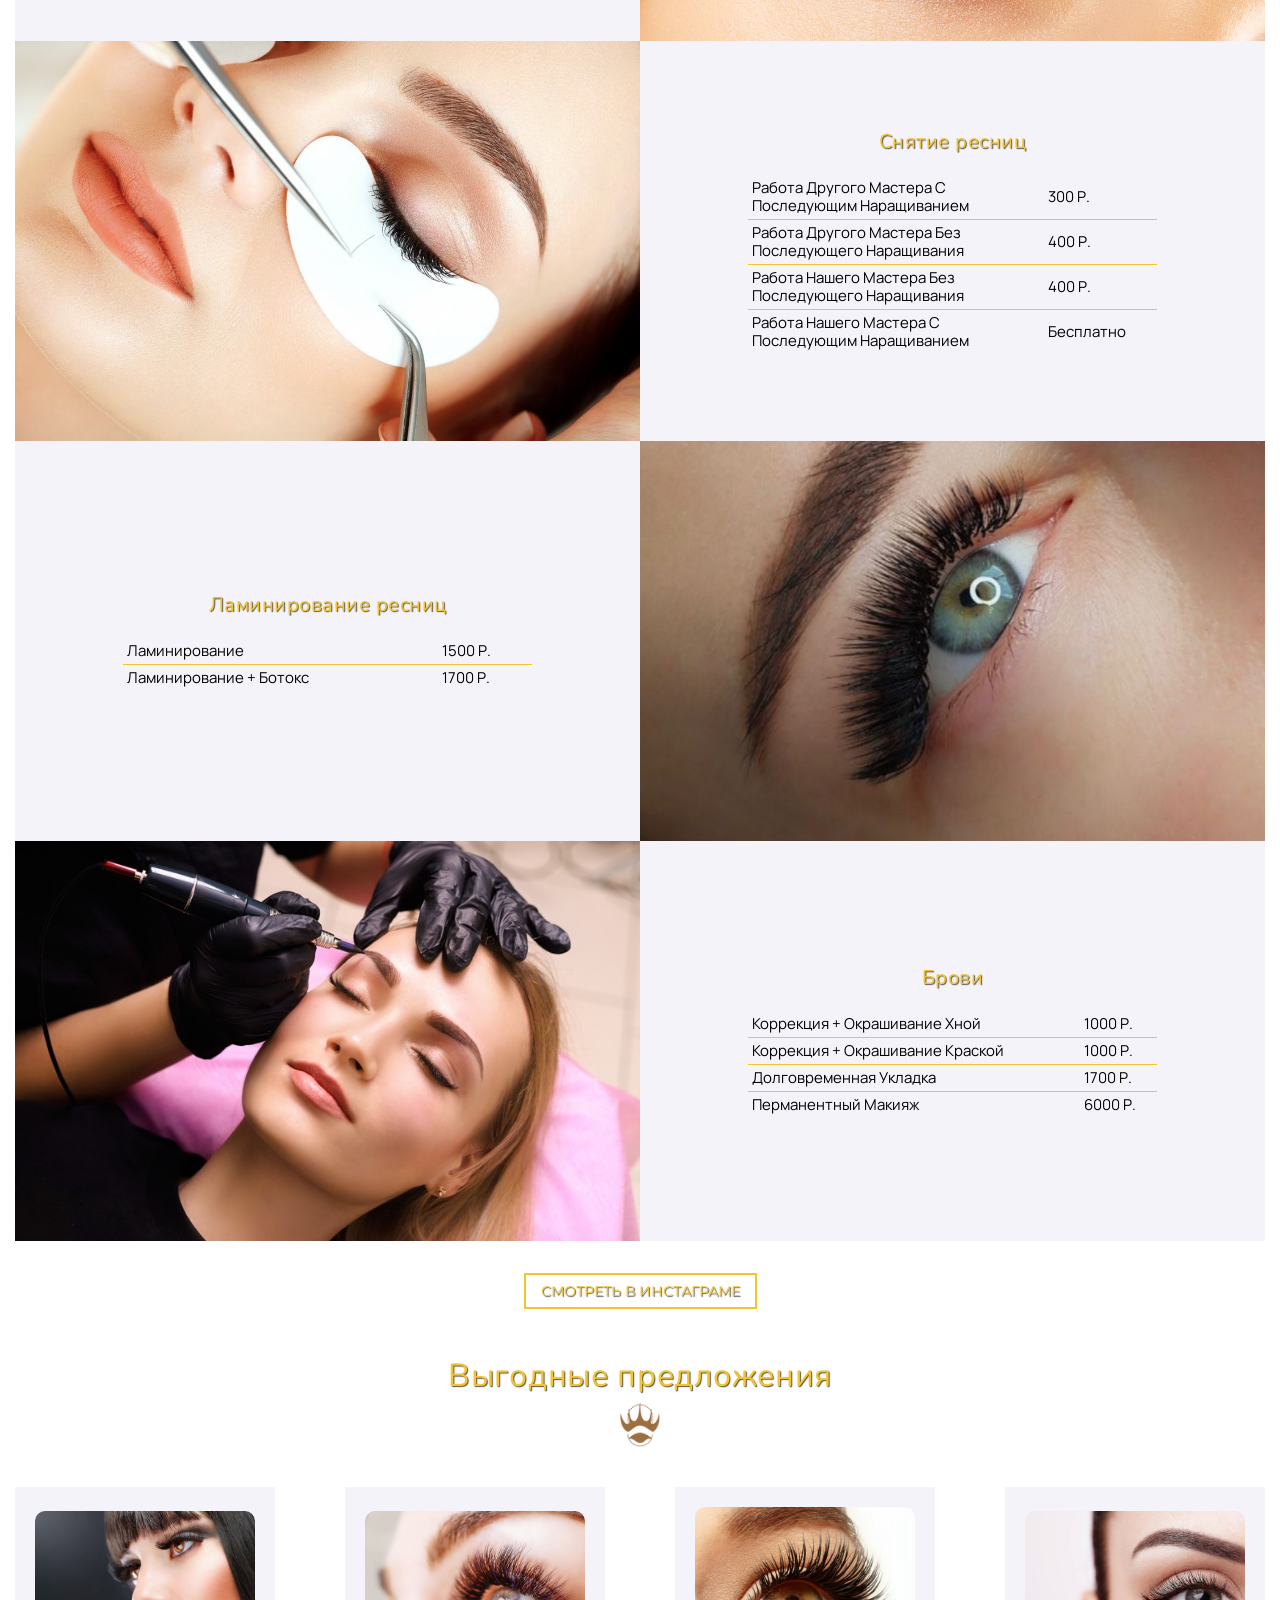
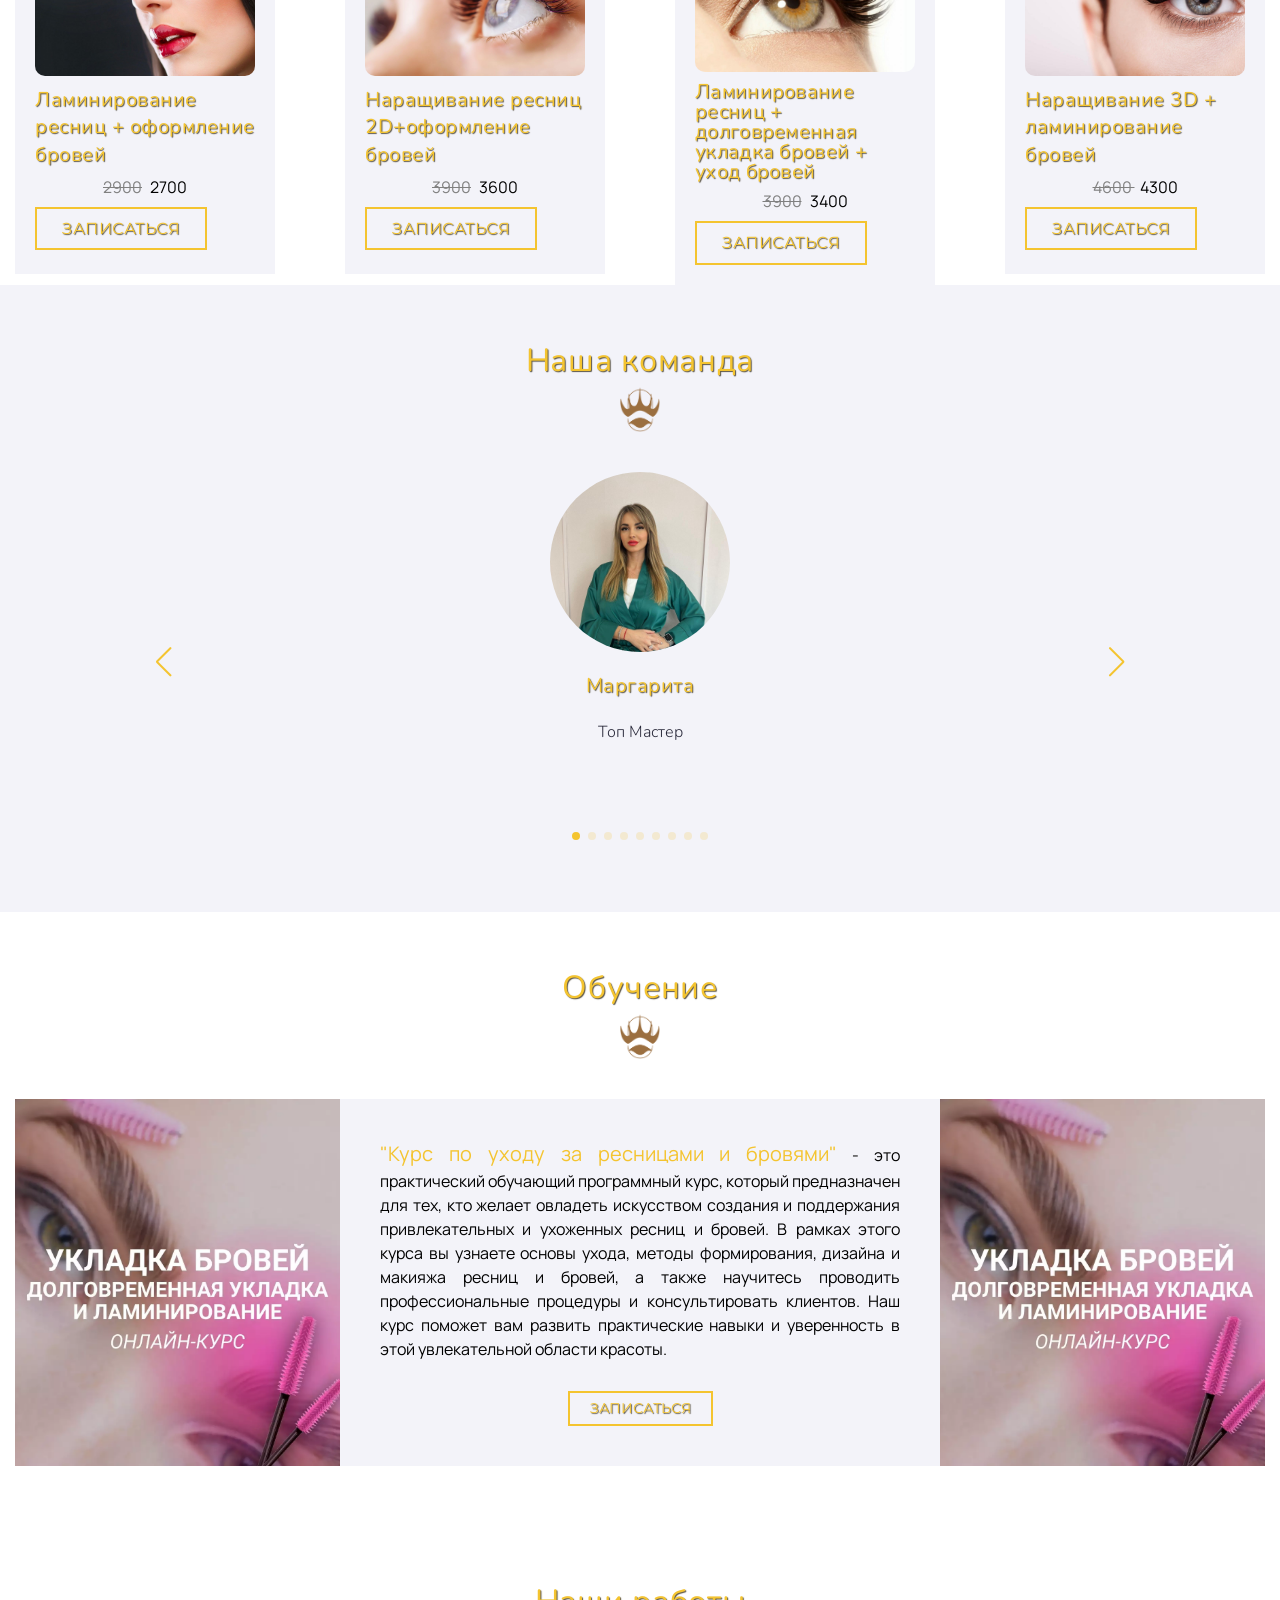
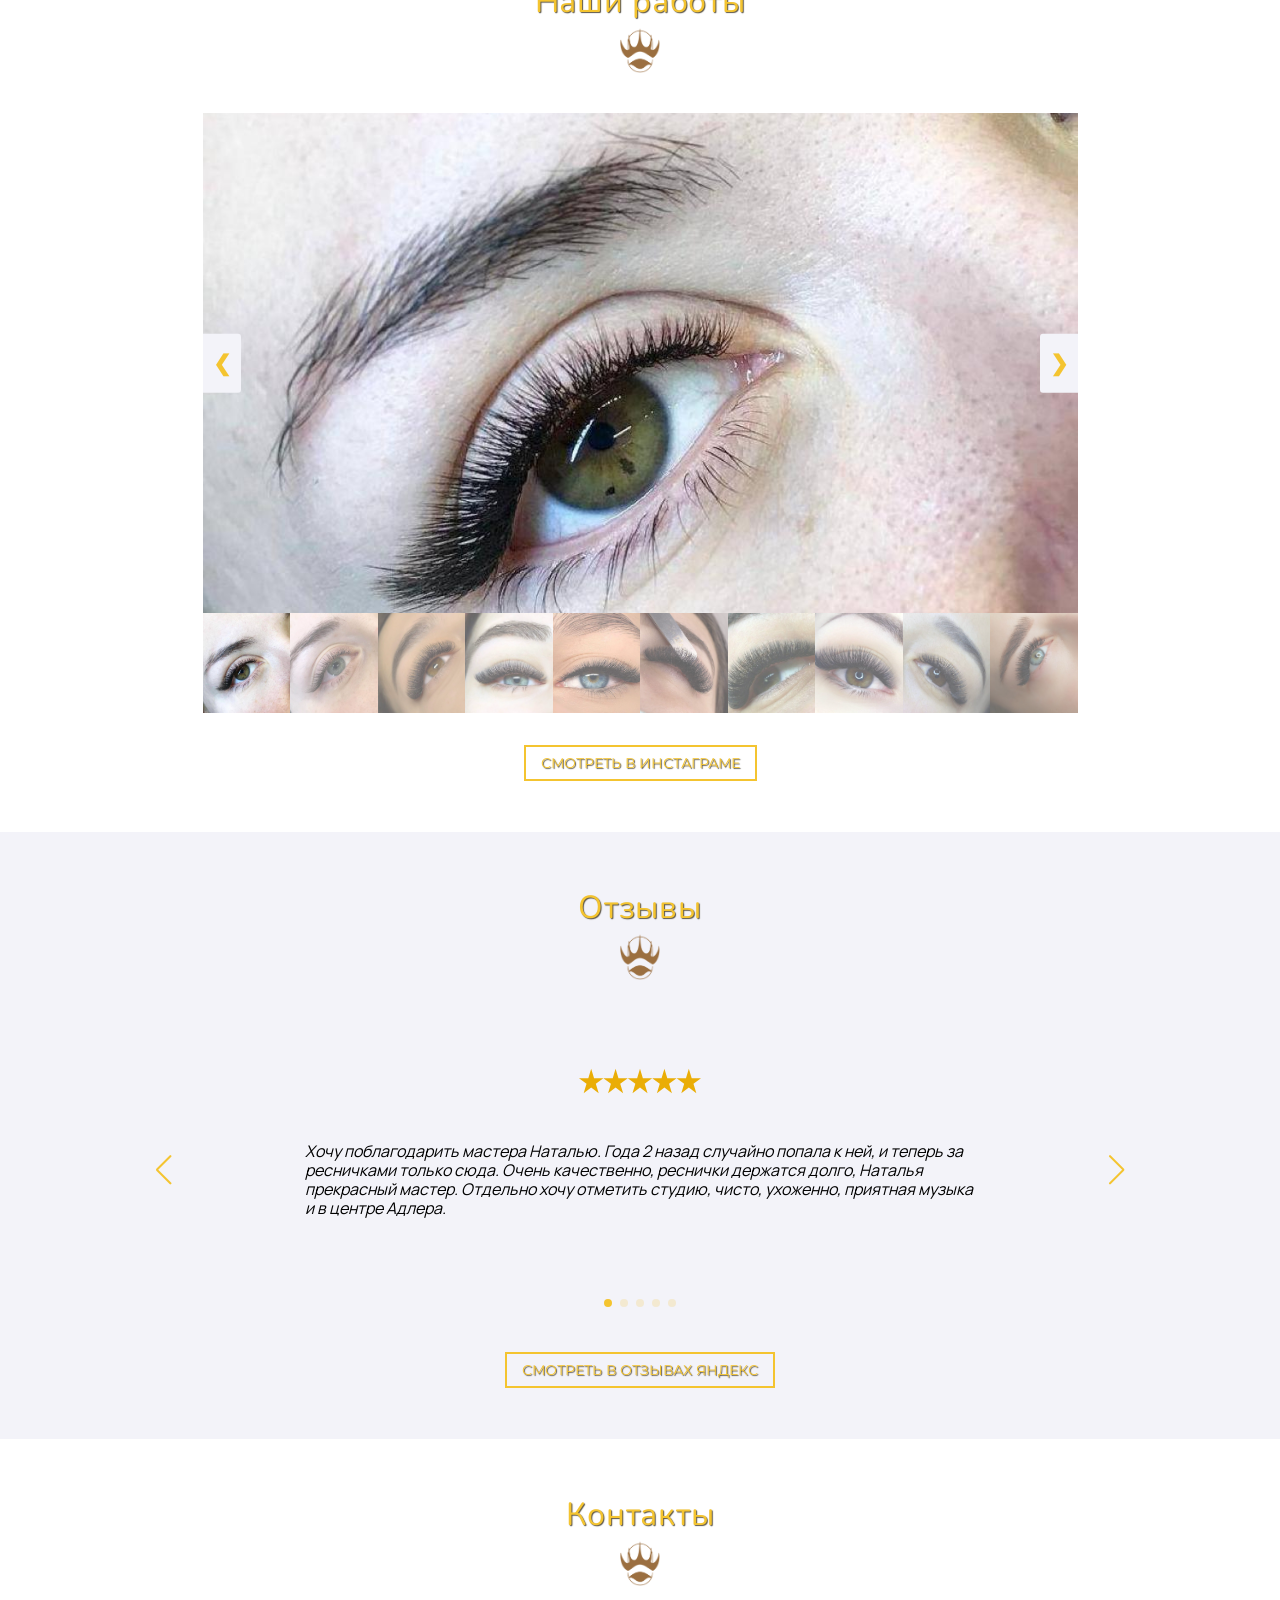
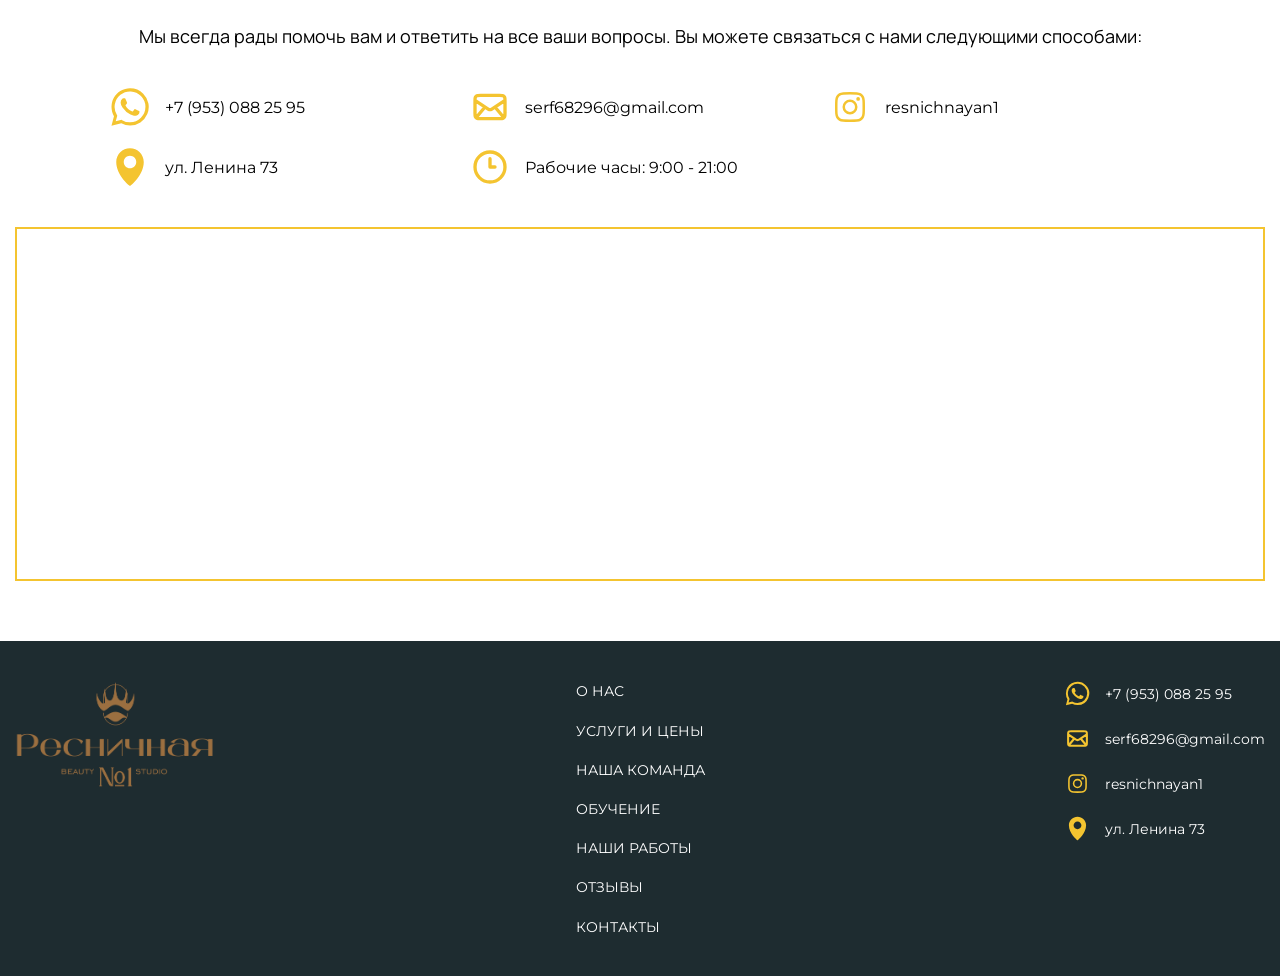
==== commit 776355bd: "bRAbus" ====
--- a/index.html
+++ b/index.html
@@ -1,903 +1,904 @@
-<!DOCTYPE html>
-<html lang="ru">
-<head>
-    <meta charset="UTF-8">
-    <meta name="viewport" content="width=device-width, initial-scale=1.0">
-    <meta name="keywords" content="салон ресниц, брови, уход за ресницами, дизайн бровей, макияж ресниц, ламинирование ресниц, окрашивание бровей, уход за взглядом, мастера ресниц, индивидуальный подход, профессиональные услуги, ресницы объемом, красота, уход за бровями">
-    <meta name="description" content="Добро пожаловать в наш салон ресниц и бровей! Мы предоставляем профессиональные услуги формирования, дизайна и ухода за ресницами и бровями. Наши мастера помогут вам достичь идеального вида и подчеркнуть вашу красоту. Записывайтесь к нам и окунитесь в мир ухода за вашим взглядом.">
-    <title>Студия Маргариты Кочуровой</title>
-    <link rel="stylesheet" href="./swiper/cdn.jsdelivr.net_npm_swiper@10_swiper-bundle.min.css">
-    <link rel="stylesheet" href="./css/main.css">
-    <link rel="shortcut icon" href="./img/icons/emblema.png" type="image/x-icon">
-    <link rel="preconnect" href="https://fonts.googleapis.com">
-    <link rel="preconnect" href="https://fonts.gstatic.com" crossorigin>
-    <link href="https://fonts.googleapis.com/css2?family=Manrope:wght@300;500&family=Montserrat:wght@300;400&family=Nunito:wght@300;400&family=Source+Sans+3&display=swap" rel="stylesheet">
-    <link href="./img/icons/architecture.svg" rel="shortcut icon" type="image/x-icon">
-    <!-- Yandex.Metrika counter -->
-    <script type="text/javascript" >
-        (function(m,e,t,r,i,k,a){m[i]=m[i]||function(){(m[i].a=m[i].a||[]).push(arguments)};
-        m[i].l=1*new Date();
-        for (var j = 0; j < document.scripts.length; j++) {if (document.scripts[j].src === r) { return; }}
-        k=e.createElement(t),a=e.getElementsByTagName(t)[0],k.async=1,k.src=r,a.parentNode.insertBefore(k,a)})
-        (window, document, "script", "https://mc.yandex.ru/metrika/tag.js", "ym");
-
-        ym(96921319, "init", {
-            clickmap:true,
-            trackLinks:true,
-            accurateTrackBounce:true,
-            webvisor:true
-        });
-    </script>
-   
-    <noscript><div><img src="https://mc.yandex.ru/watch/96921319" style="position:absolute; left:-9999px;" alt="" /></div></noscript>
-    <!-- /Yandex.Metrika counter -->
-</head>
-<body>
-
-    <nav class="nav">
-        <div class="container">
-            <div class="nav__row">
-                <div class="logo">
-                    <!--<img src="./img/logo/logo.png" alt="Студия Маргариты Кочуровой" class="logo__img" width="200">-->
-                    <img src="./img/logo/logo-big-2.png" alt="Студия Маргариты Кочуровой" class="logo__img"width="200">
-                </div>
-                <!-- TODO -->
-                <!-- <div class="info"> 
-                    <a class="nav__link" id="phoneLink">+7(953)0882595</a>
-                    
-                </div>
-                <div id="additionalInfo" style="display: none;">
-                    <p>ул. Ленина 73</p>
-                    <p>Время работы: пн-пт: 9:00-18:00, сб-вс: выходной</p>
-                </div> -->
-                <div class="nav__list-wrapper">
-                    <ul class="nav__list">
-                        <li class="nav__item"><a href="#about-us" class="nav__link">О нас</a></li>
-                        <li class="nav__item"><a href="#price-services" class="nav__link">Услуги и цены</a></li>
-                        <li class="nav__item"><a href="#our-team" class="nav__link">Наша команда</a></li>
-                        <li class="nav__item"><a href="#education" class="nav__link">Обучение</a></li>
-                        <li class="nav__item"><a href="#our-work" class="nav__link">Наши работы</a></li>
-                        <li class="nav__item"><a href="#reviews" class="nav__link">Отзывы</a></li>
-                        <li class="nav__item"><a href="#contacts" class="nav__link">Контакты</a></li>
-                    </ul>
-                    <div class="nav__socials">
-                        <a href="https://api.whatsapp.com/send/?phone=79530882595&text&type=phone_number&app_absent=0" class="nav__socials-link">
-                            <svg width="25px" height="25px" viewBox="0 0 24 24" fill="none" xmlns="http://www.w3.org/2000/svg" class="nav__socials__img">
-                                <g id="SVGRepo_bgCarrier" stroke-width="0"/>
-                                <g id="SVGRepo_tracerCarrier" stroke-linecap="round" stroke-linejoin="round"/>
-                                <g id="SVGRepo_iconCarrier"><path fill-rule="evenodd" clip-rule="evenodd" d="M17.4145 14.3822C17.1173 14.2334 15.6564 13.5147 15.384 13.4153C15.1117 13.3162 14.9136 13.2667 14.7154 13.5641C14.5173 13.8615 13.9478 14.5309 13.7745 14.7293C13.6012 14.9275 13.4278 14.9524 13.1307 14.8036C12.8335 14.6549 11.876 14.3411 10.7411 13.3287C9.85769 12.5407 9.26129 11.5677 9.08799 11.2702C8.91461 10.9727 9.06943 10.8119 9.21822 10.6637C9.35195 10.5306 9.51546 10.3166 9.66399 10.1431C9.81257 9.96961 9.86209 9.84558 9.96114 9.6474C10.0602 9.44899 10.0107 9.27553 9.93634 9.12682C9.86209 8.97808 9.26779 7.51537 9.02016 6.92034C8.77895 6.34096 8.53397 6.41944 8.35157 6.41024C8.17844 6.40165 7.98013 6.39981 7.78207 6.39981C7.58397 6.39981 7.26201 6.47418 6.98958 6.77159C6.71727 7.06908 5.94959 7.78806 5.94959 9.25059C5.94959 10.7133 7.01434 12.1263 7.16296 12.3246C7.31158 12.523 9.25829 15.5244 12.2393 16.8116C12.9482 17.1178 13.5017 17.3006 13.9333 17.4375C14.6451 17.6637 15.2929 17.6318 15.805 17.5552C16.3759 17.47 17.5631 16.8364 17.8107 16.1424C18.0583 15.4481 18.0583 14.8532 17.984 14.7293C17.9097 14.6053 17.7116 14.5309 17.4145 14.3822ZM11.9925 21.7853H11.9886C10.2148 21.7846 8.47517 21.3081 6.9575 20.4075L6.59654 20.1932L2.85541 21.1746L3.85395 17.527L3.61899 17.153C2.62951 15.5792 2.10688 13.7603 2.10765 11.8925C2.10983 6.44257 6.54415 2.0086 11.9965 2.0086C14.6367 2.00954 17.1185 3.03905 18.9849 4.9075C20.8511 6.77582 21.8782 9.25932 21.8772 11.9005C21.875 17.3509 17.4408 21.7853 11.9925 21.7853ZM20.4052 3.48773C18.1599 1.2398 15.1739 0.00128304 11.9925 0C5.43736 0 0.102301 5.33471 0.0996495 11.8918C0.0987941 13.9879 0.646396 16.0337 1.68711 17.8373L0 24L6.30443 22.3462C8.04154 23.2937 9.99728 23.7931 11.9877 23.7937H11.9926C18.547 23.7937 23.8825 18.4585 23.8852 11.9013C23.8864 8.72361 22.6505 5.73566 20.4052 3.48777"/> </g>    
-                            </svg>
-                        </a>
-                        <a href="https://www.instagram.com/resnichnayan1?igsh=azZhZXZ5ZG9ndTdo" class="nav__socials-link">
-                            <svg width="25px" height="25px" viewBox="0 0 24 24" fill="none" xmlns="http://www.w3.org/2000/svg" class="nav__socials__img">
-                                <g id="SVGRepo_bgCarrier" stroke-width="0"/>  
-                                <g id="SVGRepo_tracerCarrier" stroke-linecap="round" stroke-linejoin="round"/>        
-                                <g id="SVGRepo_iconCarrier"><path fill-rule="evenodd" clip-rule="evenodd" d="M12 18C15.3137 18 18 15.3137 18 12C18 8.68629 15.3137 6 12 6C8.68629 6 6 8.68629 6 12C6 15.3137 8.68629 18 12 18ZM12 16C14.2091 16 16 14.2091 16 12C16 9.79086 14.2091 8 12 8C9.79086 8 8 9.79086 8 12C8 14.2091 9.79086 16 12 16Z"/> <path d="M18 5C17.4477 5 17 5.44772 17 6C17 6.55228 17.4477 7 18 7C18.5523 7 19 6.55228 19 6C19 5.44772 18.5523 5 18 5Z"/> <path fill-rule="evenodd" clip-rule="evenodd" d="M1.65396 4.27606C1 5.55953 1 7.23969 1 10.6V13.4C1 16.7603 1 18.4405 1.65396 19.7239C2.2292 20.8529 3.14708 21.7708 4.27606 22.346C5.55953 23 7.23969 23 10.6 23H13.4C16.7603 23 18.4405 23 19.7239 22.346C20.8529 21.7708 21.7708 20.8529 22.346 19.7239C23 18.4405 23 16.7603 23 13.4V10.6C23 7.23969 23 5.55953 22.346 4.27606C21.7708 3.14708 20.8529 2.2292 19.7239 1.65396C18.4405 1 16.7603 1 13.4 1H10.6C7.23969 1 5.55953 1 4.27606 1.65396C3.14708 2.2292 2.2292 3.14708 1.65396 4.27606ZM13.4 3H10.6C8.88684 3 7.72225 3.00156 6.82208 3.0751C5.94524 3.14674 5.49684 3.27659 5.18404 3.43597C4.43139 3.81947 3.81947 4.43139 3.43597 5.18404C3.27659 5.49684 3.14674 5.94524 3.0751 6.82208C3.00156 7.72225 3 8.88684 3 10.6V13.4C3 15.1132 3.00156 16.2777 3.0751 17.1779C3.14674 18.0548 3.27659 18.5032 3.43597 18.816C3.81947 19.5686 4.43139 20.1805 5.18404 20.564C5.49684 20.7234 5.94524 20.8533 6.82208 20.9249C7.72225 20.9984 8.88684 21 10.6 21H13.4C15.1132 21 16.2777 20.9984 17.1779 20.9249C18.0548 20.8533 18.5032 20.7234 18.816 20.564C19.5686 20.1805 20.1805 19.5686 20.564 18.816C20.7234 18.5032 20.8533 18.0548 20.9249 17.1779C20.9984 16.2777 21 15.1132 21 13.4V10.6C21 8.88684 20.9984 7.72225 20.9249 6.82208C20.8533 5.94524 20.7234 5.49684 20.564 5.18404C20.1805 4.43139 19.5686 3.81947 18.816 3.43597C18.5032 3.27659 18.0548 3.14674 17.1779 3.0751C16.2777 3.00156 15.1132 3 13.4 3Z"/> </g> 
-                            </svg>
-                        </a>
-                    </div>     
-                    <button class="btn-close-mobile-nav">
-                        <img src="./img/icons/close-gold.svg" alt="close-menu" class="btn-close-mobile-nav__img" width="35">
-                    </button>      
-                </div>  
-                <button class="btn-open-mobile-nav">
-                    <img src="./img/icons/burger-menu-gold.svg" alt="open-menu" class="btn-open-mobile-nav__img" width="35">
-                </button> 
-            </div>
-        </div>
-    </nav>
-    
-    <!-- <header class="header">
-        <div class="container">
-            <div class="header__row">
-                <div class="header__desc">
-                    <h1 class="title-1">
-                        <span>Студия</span> <br> Маргариты <br> Кочуровой</h1>
-                    <div class="header__text">
-                        <p>Сделайте свои ресницы и брови <br> визитной карточкой вашего облика.</p>
-                    </div>
-                    <a href="#price-services" class="btn-middle">Наши услуги</a>
-                </div>
-                <div class="header__background">
-                    <div class="header__img-border"></div>
-                    <img src="./img/header/header-bg.jpg" alt="Коррекция бровей" width="400" height="400" class="header__img">
-                </div>
-            </div>
-        </div>
-    </header> -->
-
-    <header class="header">
-        <div class="container">
-            
-            <div class="header__wrapper">
-                <div class="header__desc">
-                    <!--<h1 class="title-1">-->
-                    <!--    <span>Студия Красоты</span> <br> Маргариты <br> Кочуровой</h1>-->
-                    <h1 class="title-1">
-                        <span>Брови и Ресницы</span><br>
-                        Ваш путь <br>к совершенству
-                    </h1>
-                    <div class="header__text">
-                        <p>Сделайте свои ресницы и брови <br> визитной карточкой вашего облика.</p>
-                    </div>
-                    <a href="#price-services" class="btn-middle">Наши услуги</a>
-                </div>
-            </div>
-            <div class="header__desc--mob">
-                <h1 class="title-1">
-                    <span>Брови и Ресницы</span><br>
-                    Ваш путь <br> к совершенству
-                </h1>
-                <div class="header__text--mob">
-                    <p>Сделайте свои ресницы и брови <br> визитной карточкой вашего облика.</p>
-                </div>
-                <a href="#price-services" class="btn-middle">Наши услуги</a>
-            </div>
-        </div>
-    </header>
-
-    <main class="main">
-        <!-- TODO -->
-        <!-- <div class="online-lead_wraper" > 
-            <label>
-                <button>
-                    Кнопка
-                </button>
-            </label>
-        </div> -->
-        <section class="about-us" id="about-us">
-            <div class="container">
-                <div class="section__header">
-                    <h2 class="title-2">О нас</h2>
-                    <img src="./img/icons/emblema.png" alt="architecture" width="40">
-                </div>
-              
-                <div class="about-us__row">
-                    <div class="about-us__content">
-                        <div class="about-us__img">
-                            <img src="./img/about-us/about-bg.jpeg" alt="работа с бровями" width="100%">
-                        </div>
-                        <div class="about-us__text">
-                            <p>Мы - команда профессионалов, преданная искусству красоты ресниц и бровей. Наше призвание - подчеркивать вашу естественную красоту и преображать ваш взгляд.</p>
-                            <p>Наши мастера обладают глубокими знаниями и профессиональными навыками, чтобы создать индивидуальный и неповторимый облик, соответствующий вашим желаниям и особенностям лица.</p>
-                            <p>Наша миссия - помочь вам почувствовать себя более уверенно и привлекательно, и мы гордимся тем, что делаем это с любовью и заботой.</p>
-                            <p>Мы с нетерпением ждем вашего визита и возможности создать для вас невероятную красоту ресниц и бровей."</p>
-                        </div>
-                    </div>
-                    <div class="about-us__blessings">
-                        <h3 class="title-3 about-us__blessings-title">Почему люди выбирают нас</h3>
-                        <div class="about-us__blessings-wrapper">
-                            <div class="blessing">
-                                <img src="./img/icons/certificate.svg" alt="certificate" class="blessing__icon">
-                                <h4 class="title-4 blessing__title">Профессиональный <br> опыт</h4>
-                                <div class="blessing__text">
-                                    <p> Мы обладаем богатым опытом и профессиональной квалификацией в области ухода за ресницами и бровями. Наши мастера постоянно совершенствуют свои навыки, чтобы предоставлять вам лучшие услуги.</p>
-                                </div>
-                            </div>
-                            <div class="blessing">
-                                <img src="./img/icons/handshake.svg" alt="handshake" class="blessing__icon">
-                                <h4 class="title-4 blessing__title">Индивидуальный <br> подход</h4>
-                                <div class="blessing__text">
-                                    <p>Мы понимаем, что каждый клиент уникален, и мы придаем важность индивидуальным пожеланиям и особенностям. Наша команда работает с вами, чтобы создать образ, который подходит именно вам.</p>
-                                </div>
-                            </div>
-                            <div class="blessing">
-                                <img src="./img/icons/premium.svg" alt="premium" class="blessing__icon" width="70" height="70">
-                                <h4 class="title-4 blessing__title">Высококачественные <br> материалы</h4>
-                                <div class="blessing__text">
-                                    <p>Мы используем только самые качественные и безопасные материалы в нашей работе. Это гарантирует долговечность и безопасность наших процедур.</p>
-                                </div>
-                            </div>
-                            <div class="blessing">
-                                <img src="./img/icons/candles.svg" alt="candles" class="blessing__icon">
-                                <h4 class="title-4 blessing__title">Комфорт и <br> релаксация</h4>
-                                <div class="blessing__text">
-                                    <p>Мы создаем спокойную и расслабляющую атмосферу, где вы можете отдохнуть и насладиться процедурой. Мы уделяем внимание вашему комфорту и стремимся сделать ваше посещение приятным и незабываемым.</p>
-                                </div>
-                            </div>
-                            <div class="blessing">
-                                <img src="./img/icons/candles.svg" alt="candles" class="blessing__icon">
-                                <h4 class="title-4 blessing__title">Комфорт и <br> релаксация</h4>
-                                <div class="blessing__text">
-                                    <p>Мы создаем спокойную и расслабляющую атмосферу, где вы можете отдохнуть и насладиться процедурой. Мы уделяем внимание вашему комфорту и стремимся сделать ваше посещение приятным и незабываемым.</p>
-                                </div>
-                            </div>
-                            <div class="blessing">
-                                <img src="./img/icons/candles.svg" alt="candles" class="blessing__icon">
-                                <h4 class="title-4 blessing__title">Комфорт и <br> релаксация</h4>
-                                <div class="blessing__text">
-                                    <p>Мы создаем спокойную и расслабляющую атмосферу, где вы можете отдохнуть и насладиться процедурой. Мы уделяем внимание вашему комфорту и стремимся сделать ваше посещение приятным и незабываемым.</p>
-                                </div>
-                            </div>
-                            <div class="blessing">
-                                <img src="./img/icons/candles.svg" alt="candles" class="blessing__icon">
-                                <h4 class="title-4 blessing__title">Комфорт и <br> релаксация</h4>
-                                <div class="blessing__text">
-                                    <p>Мы создаем спокойную и расслабляющую атмосферу, где вы можете отдохнуть и насладиться процедурой. Мы уделяем внимание вашему комфорту и стремимся сделать ваше посещение приятным и незабываемым.</p>
-                                </div>
-                            </div>
-                            <div class="blessing">
-                                <img src="./img/icons/candles.svg" alt="candles" class="blessing__icon">
-                                <h4 class="title-4 blessing__title">Комфорт и <br> релаксация</h4>
-                                <div class="blessing__text">
-                                    <p>Мы создаем спокойную и расслабляющую атмосферу, где вы можете отдохнуть и насладиться процедурой. Мы уделяем внимание вашему комфорту и стремимся сделать ваше посещение приятным и незабываемым.</p>
-                                </div>
-                            </div>
-                        </div>
-                    </div>
-                </div>
-                  
-            </div>
-        </section>
-        <div class="video-wraper" style=" justify-content: center;">
-            <video id="HiVideo" autoplay muted loop>
-                <source src="videos/HiVideo.MP4" type="video/mp4">
-                Your browser does not support the video tag.
-            </video>
-        </div>
-      
-
-      
-        <section class="price-services" id="price-services">
-            <div class="container">
-                <div class="section__header">
-                    <h2 class="title-2">Услуги и цены</h2>
-                    <img src="./img/icons/emblema.png" alt="architecture" width="40">
-                </div>
-                <div class="price-services__content">
-                    <div class="price-services__row">
-                        <div class="price-services__img">
-                            <img src="./img/gallery/img-3.jpg" alt="eyelash and eyebrow care">
-                        </div>
-                        <div class="price-services__desc">
-                            <h4 class="title-4">Объём</h4>
-                            <table class="price-services__table">
-                                <tr><td>классический</td><td>1900 р.</td></tr>
-                                <tr><td>полуторный (1,5D)</td><td>2100 р.</td></tr>
-                                <tr><td>двойной (2D)</td><td>2300 р.</td></tr>
-                                <tr><td>двойной + (2,5D)</td><td>2400 р.</td></tr>
-                                <tr><td>тройной (3D)</td><td>2500 р.</td></tr>
-                                <tr><td>тройной + (3,5D)</td><td>2600 р.</td></tr>
-                                <tr><td>четверной (4D)</td><td>2700 р.</td></tr>
-                                <tr><td>пятерной (5D)</td><td>2800 р.</td></tr>
-                                <tr><td>голливудский</td><td>3300 р.</td></tr>
-                                <tr><td>уголки</td><td>1400 р.</td></tr>
-                                <tr><td>коррекция любого объема</td><td>1600 р.</td></tr>
-                            </table>
-                        </div>
-                    </div>
-                    <div class="price-services__row">        
-                        <div class="price-services__desc">
-                            <h4 class="title-4">Эффект</h4>
-                            <table class="price-services__table">
-                                <tr><td>Изгиб M, L, L+</td><td>100 р.</td></tr>
-                                <tr><td>Ким Кардашьян</td><td>200 р.</td></tr>
-                                <tr><td>Мокрый эффект</td><td>200 р.</td></tr>
-                                <tr><td>Омбре</td><td>200 р.</td></tr>
-                                <tr><td>цветные ресницы</td><td>200 р.</td></tr>
-                            </table>
-                        </div>
-                        <div class="price-services__img">
-                            <img src="./img/gallery/img-2.jpg" alt="eyelash and eyebrow care">
-                        </div>
-                    </div>
-                    <div class="price-services__row">
-                        <div class="price-services__img">
-                            <img src="./img/gallery/img-1.jpg" alt="eyelash and eyebrow care">
-                        </div>
-                        <div class="price-services__desc">
-                            <h4 class="title-4">Снятие ресниц</h4>
-                            <table class="price-services__table">
-                                <tr>
-                                    <td>работа другого мастера с <br> последующим наращиванием</td>
-                                    <td>300 р.</td>
-                                </tr>
-                                <tr>
-                                    <td>работа другого мастера без <br> последующего наращивания</td>
-                                    <td>400 р.</td>
-                                </tr>
-                                <tr>
-                                    <td>работа нашего мастера без <br> последующего наращивания</td>
-                                    <td>400 р.</td>
-                                </tr>
-                                <tr>
-                                    <td>работа нашего мастера с <br> последующим наращиванием</td>
-                                    <td>бесплатно</td>
-                                </tr>
-                            </table>
-                        </div>
-                    </div>
-                    <div class="price-services__row">
-                        <div class="price-services__desc">
-                            <h4 class="title-4">Ламинирование ресниц</h4>
-                            <table class="price-services__table">
-                                <tr><td>ламинирование</td><td>1500 р.</td></tr>
-                                <tr><td>ламинирование + Ботокс</td><td>1700 р.</td></tr>
-                            </table>
-                        </div>
-                        <div class="price-services__img">
-                            <img src="./img/gallery/slide-10.jpeg" alt="eyelash and eyebrow care">
-                        </div>
-                    </div>
-                    <div class="price-services__row">
-                        <div class="price-services__img">
-                            <img src="./img/gallery/img-11.jpg" alt="eyelash and eyebrow care">
-                        </div>
-                        <div class="price-services__desc">
-                            <h4 class="title-4">Брови</h4>
-                            <table class="price-services__table">
-                                <tr><td>коррекция + окрашивание хной</td><td>1000 р.</td></tr>
-                                <tr><td>коррекция + окрашивание краской</td><td>1000 р.</td></tr>
-                                <tr><td>долговременная укладка</td><td>1700 р.</td></tr>
-                                <tr><td>перманентный макияж</td><td>6000 р.</td></tr>
-                            </table>
-                        </div>
-                    </div>
-                    <div class="price-services__link-to-instagram">
-                        <a href="https://www.instagram.com/resnichnayan1?igsh=azZhZXZ5ZG9ndTdo" class="link-to-instagram">смотреть в инстаграме</a>
-                    </div>
-                </div>
-            </div>
-        </section>
-        <section class="Stock" id="price-services">
-            <div class="container">
-                <div class="section__header">
-                    <h2 class="title-2">Выгодные предложения</h2>
-                    <img src="./img/icons/emblema.png" alt="architecture" width="40">
-                </div>
-
-                <div class = "about-us__blessings-wrapper">
-                    <div >
-                        
-                        <div class="price-services__desc">
-                          <div class="about-us__img">
-                                <img src="./img/gallery/img-1.jpg" alt="Girl lam">
-                           </div>
-                          <h3 class="title-4">Ламинирование ресниц + оформление бровей</h3>
-                          <p><span class="stock-original-price">2900</span> 2700 </p>
-                          <a href = "https://api.whatsapp.com/send/?phone=79530882595&text&type=phone_number&app_absent=0" class="btn-middle">Записаться</a>
-                        </div>
-                    </div> 
-                    <div >
-                        <div class="price-services__desc">
-                            <div class="about-us__img">
-                                  <img src="./img/gallery/img-1.jpg" alt="Girl lam">
-                             </div>
-                            <h3 class="title-4">Наращивание ресниц 2D+оформление бровей</h3>
-                            <p><span class="stock-original-price">3900</span> 3600 </p>
-                            <a href = "https://api.whatsapp.com/send/?phone=79530882595&text&type=phone_number&app_absent=0" class="btn-middle">Записаться</a>
-                        </div>
-                    </div>
-                    <div >
-                        <div class="price-services__desc">
-                            <div class="about-us__img">
-                                  <img src="./img/gallery/img-1.jpg" alt="Girl lam">
-                             </div>
-                            <h3 class="title-4">Ламинирование ресниц + долговременная укладка бровей + уход бровей</h3>
-                            <p><span class="stock-original-price">3900</span> 3400  </p>
-                            <a href = "https://api.whatsapp.com/send/?phone=79530882595&text&type=phone_number&app_absent=0" class="btn-middle">Записаться</a>
-                        </div>
-                    </div>
-                    <div >
-                        <div class="price-services__desc">
-                            <div class="about-us__img">
-                                  <img src="./img/gallery/img-1.jpg" alt="Girl lam">
-                             </div>
-                            <h3 class="title-4">Наращивание 3D + ламинирование бровей</h3>
-                            <p><span class="stock-original-price">4600 </span> 4300  </p>
-                            <a href = "https://api.whatsapp.com/send/?phone=79530882595&text&type=phone_number&app_absent=0" class="btn-middle">Записаться</a>
-                        </div>
-                    </div>
-             
-                </div> 
-                </div>
-            </div>
-        </section>
-        
-        <section class="masters" id="our-team">
-            <div class="container">
-                <div class="section__header">
-                    <h2 class="title-2">Наша команда</h2>
-                    <img src="./img/icons/emblema.png" alt="architecture" width="40">
-                </div>
-                <div class="masters__row">
-
-                    <div class="masters__swiper swiper">
-                        <div class="swiper-wrapper">
-                            <div class="masters__swiper-slide swiper-slide">
-                                <div class="master">
-                                    <img src="./img/team/master-2.JPG" alt="мастер" class="master__img">
-                                    <h4 class="title-4 master__name">Маргарита</h4>
-                                    <span class="master__profession">Топ Мастер</span>
-                                    <!-- <div class="master__social">
-                                        <a href="#!" class="master__social-link">
-                                            <img src="./img/icons/whatsapp.svg" alt="whatsapp">
-                                        </a>
-                                        <a href="#!" class="master__social-link">
-                                            <img src="./img/icons/mail.svg" alt="mail">
-                                        </a>
-                                        <a href="#!" class="master__social-link">
-                                            <img src="./img/icons/instagram.svg" alt="instagram">
-                                        </a>
-                                    </div> -->
-                                </div>
-                            </div>
-                            <div class="masters__swiper-slide swiper-slide">
-                                <div class="master">
-                                    <img src="./img/team/master-1.JPG" alt="мастер" class="master__img">
-                                    <h4 class="title-4 master__name">Анна</h4>
-                                    <span class="master__profession">Топ Мастер</span>
-                                    <!-- <div class="master__social">
-                                        <a href="#!" class="master__social-link">
-                                            <img src="./img/icons/whatsapp.svg" alt="whatsapp">
-                                        </a>
-                                        <a href="#!" class="master__social-link">
-                                            <img src="./img/icons/mail.svg" alt="mail">
-                                        </a>
-                                        <a href="#!" class="master__social-link">
-                                            <img src="./img/icons/instagram.svg" alt="instagram">
-                                        </a>
-                                    </div> -->
-                                </div>
-                            </div>
-                            <div class="masters__swiper-slide swiper-slide">
-                                <div class="master">
-                                    <img src="./img/team/master-3.JPG" alt="мастер" class="master__img">
-                                    <h4 class="title-4 master__name">Ника</h4>
-                                    <span class="master__profession">Топ Мастер</span>
-                                    <!-- <div class="master__social">
-                                        <a href="#!" class="master__social-link">
-                                            <img src="./img/icons/whatsapp.svg" alt="whatsapp">
-                                        </a>
-                                        <a href="#!" class="master__social-link">
-                                            <img src="./img/icons/mail.svg" alt="mail">
-                                        </a>
-                                        <a href="#!" class="master__social-link">
-                                            <img src="./img/icons/instagram.svg" alt="instagram">
-                                        </a>
-                                    </div> -->
-                                </div>
-                            </div>
-                            <div class="masters__swiper-slide swiper-slide">
-                                <div class="master">
-                                    <img src="./img/team/master-4.JPG" alt="мастер" class="master__img">
-                                    <h4 class="title-4 master__name">Анастасия</h4>
-                                    <span class="master__profession">Топ Мастер</span>
-                                    <!-- <div class="master__social">
-                                        <a href="#!" class="master__social-link">
-                                            <img src="./img/icons/whatsapp.svg" alt="whatsapp">
-                                        </a>
-                                        <a href="#!" class="master__social-link">
-                                            <img src="./img/icons/mail.svg" alt="mail">
-                                        </a>
-                                        <a href="#!" class="master__social-link">
-                                            <img src="./img/icons/instagram.svg" alt="instagram">
-                                        </a>
-                                    </div> -->
-                                </div>
-                            </div>
-                            <div class="masters__swiper-slide swiper-slide">
-                                <div class="master">
-                                    <img src="./img/team/master-5.JPG" alt="мастер" class="master__img">
-                                    <h4 class="title-4 master__name">Наталья</h4>
-                                    <span class="master__profession">Топ Мастер</span>
-                                    <!-- <div class="master__social">
-                                        <a href="#!" class="master__social-link">
-                                            <img src="./img/icons/whatsapp.svg" alt="whatsapp">
-                                        </a>
-                                        <a href="#!" class="master__social-link">
-                                            <img src="./img/icons/mail.svg" alt="mail">
-                                        </a>
-                                        <a href="#!" class="master__social-link">
-                                            <img src="./img/icons/instagram.svg" alt="instagram">
-                                        </a>
-                                    </div> -->
-                                </div>
-                            </div>
-                            <div class="masters__swiper-slide swiper-slide">
-                                <div class="master">
-                                    <img src="./img/team/master-6.JPG" alt="мастер" class="master__img">
-                                    <h4 class="title-4 master__name">София</h4>
-                                    <span class="master__profession">Топ Мастер</span>
-                                    <!-- <div class="master__social">
-                                        <a href="#!" class="master__social-link">
-                                            <img src="./img/icons/whatsapp.svg" alt="whatsapp">
-                                        </a>
-                                        <a href="#!" class="master__social-link">
-                                            <img src="./img/icons/mail.svg" alt="mail">
-                                        </a>
-                                        <a href="#!" class="master__social-link">
-                                            <img src="./img/icons/instagram.svg" alt="instagram">
-                                        </a>
-                                    </div> -->
-                                </div>
-                            </div>          
-                            <div class="masters__swiper-slide swiper-slide">
-                                <div class="master">
-                                    <img src="./img/team/master-7.JPG" alt="мастер" class="master__img">
-                                    <h4 class="title-4 master__name">Диана</h4>
-                                    <span class="master__profession">Топ Мастер</span>
-                                    <!-- <div class="master__social">
-                                        <a href="#!" class="master__social-link">
-                                            <img src="./img/icons/whatsapp.svg" alt="whatsapp">
-                                        </a>
-                                        <a href="#!" class="master__social-link">
-                                            <img src="./img/icons/mail.svg" alt="mail">
-                                        </a>
-                                        <a href="#!" class="master__social-link">
-                                            <img src="./img/icons/instagram.svg" alt="instagram">
-                                        </a>
-                                    </div> -->
-                                </div>
-                            </div>
-                            <div class="masters__swiper-slide swiper-slide">
-                                <div class="master">
-                                    <img src="./img/team/master-8.JPG" alt="мастер" class="master__img">
-                                    <h4 class="title-4 master__name">Дарья</h4>
-                                    <span class="master__profession">Топ Мастер</span>
-                                    <!-- <div class="master__social">
-                                        <a href="#!" class="master__social-link">
-                                            <img src="./img/icons/whatsapp.svg" alt="whatsapp">
-                                        </a>
-                                        <a href="#!" class="master__social-link">
-                                            <img src="./img/icons/mail.svg" alt="mail">
-                                        </a>
-                                        <a href="#!" class="master__social-link">
-                                            <img src="./img/icons/instagram.svg" alt="instagram">
-                                        </a>
-                                    </div> -->
-                                </div>
-                            </div>
-                            <div class="masters__swiper-slide swiper-slide">
-                                <div class="master">
-                                    <img src="./img/team/master-9.JPG" alt="мастер" class="master__img">
-                                    <h4 class="title-4 master__name">Анжела</h4>
-                                    <span class="master__profession">Топ Мастер</span>
-                                    <!-- <div class="master__social">
-                                        <a href="#!" class="master__social-link">
-                                            <img src="./img/icons/whatsapp.svg" alt="whatsapp">
-                                        </a>
-                                        <a href="#!" class="master__social-link">
-                                            <img src="./img/icons/mail.svg" alt="mail">
-                                        </a>
-                                        <a href="#!" class="master__social-link">
-                                            <img src="./img/icons/instagram.svg" alt="instagram">
-                                        </a>
-                                    </div> -->
-                                </div>
-                            </div>
-                        </div>
-                        <div class="masters__swiper-pagination swiper-pagination"></div>
-                        <div class="masters__swiper-button-prev swiper-button-prev"></div>
-                        <div class="masters__swiper-button-next swiper-button-next"></div>
-                    </div>
-         
-                </div>
-            </div>
-        </section>
-
-        <section class="education" id="education">
-            <div class="container">
-                <div class="section__header">
-                    <h2 class="title-2">Обучение</h2>
-                    <img src="./img/icons/emblema.png" alt="architecture" width="40">
-                </div>
-                <div class="education__row">
-                    <div class="education__img">
-                        <img src="./img/education/img-1.jpg" alt="Курсы бровей и ресниц">
-                    </div>
-                    <div class="education__desc">
-                        <p><span>"Курс по уходу за ресницами и бровями"</span> - это практический обучающий программный курс, который предназначен для тех, кто желает овладеть искусством создания и поддержания привлекательных и ухоженных ресниц и бровей. В рамках этого курса вы узнаете основы ухода, методы формирования, дизайна и макияжа ресниц и бровей, а также научитесь проводить профессиональные процедуры и консультировать клиентов. Наш курс поможет вам развить практические навыки и уверенность в этой увлекательной области красоты.</p>
-                        <a href="https://api.whatsapp.com/send/?phone=79530882595&text&type=phone_number&app_absent=0" class="education__desc-btn">записаться</a>
-                    </div>
-                    <div class="education__img">
-                        <img src="./img/education/img-1.jpg" alt="Курсы бровей и ресниц">
-                    </div>
-                </div>
-            </div>
-        </section>
-
-        <section class="our-work" id="our-work">
-            <div class="container">
-                <div class="section__header">
-                    <h2 class="title-2">Наши работы</h2>
-                    <img src="./img/icons/emblema.png" alt="architecture" width="40">
-                </div>
-                <div class="our-work__row">
-                    <div class="our-work__sliders">
-                        <div class="work-slider">
-                            <img src="./img/gallery/slide-1.jpeg" width="100%" height="500" alt="eyelash and eyebrow care">
-                        </div>                
-                        <div class="work-slider">
-                            <img src="./img/gallery/silde-2.jpeg" width="100%" height="500" alt="eyelash and eyebrow care">
-                        </div>
-                        <div class="work-slider">
-                            <img src="./img/gallery/slide-3.jpeg" width="100%" height="500" alt="eyelash and eyebrow care">
-                        </div>
-                        <div class="work-slider">
-                            <img src="./img/gallery/slide-4.jpeg" width="100%" height="500" alt="eyelash and eyebrow care">
-                        </div>
-                        <div class="work-slider">
-                            <img src="./img/gallery/slide-5.jpeg" width="100%" height="500" alt="eyelash and eyebrow care">
-                        </div>
-                        <div class="work-slider">
-                            <img src="./img/gallery/slide-6.jpeg" width="100%" height="500" alt="eyelash and eyebrow care">
-                        </div>
-                        <div class="work-slider">
-                            <img src="./img/gallery/slide-7.jpeg" width="100%" height="500" alt="eyelash and eyebrow care">
-                        </div>
-                        <div class="work-slider">
-                            <img src="./img/gallery/slide-8.jpeg" width="100%" height="500" alt="eyelash and eyebrow care">
-                        </div>
-                        <div class="work-slider">
-                            <img src="./img/gallery/slide-9.jpeg" width="100%" height="500" alt="eyelash and eyebrow care">
-                        </div>
-                        <div class="work-slider">
-                            <img src="./img/gallery/slide-10.jpeg" width="100%" height="500" alt="eyelash and eyebrow care">
-                        </div>
-    
-                        <a class="our-work__sliders-prev" onclick="plusSlides(-1)">❮</a>
-                        <a class="our-work__sliders-next" onclick="plusSlides(1)">❯</a>
-    
-                        <div class="our-work__sliders-row">
-                            <div class="our-work__sliders-column">
-                                <img class="demo" src="./img/gallery/slide-1.jpeg"  onclick="currentSlide(1)" alt="eyelash and eyebrow care">
-                            </div>
-                            <div class="our-work__sliders-column">
-                                <img class="demo" src="./img/gallery/silde-2.jpeg"  onclick="currentSlide(2)" alt="eyelash and eyebrow care" width="100%" height="100">
-                            </div>
-                            <div class="our-work__sliders-column">
-                                <img class="demo" src="./img/gallery/slide-3.jpeg"  onclick="currentSlide(3)" alt="eyelash and eyebrow care" width="100%" height="100">
-                            </div>
-                            <div class="our-work__sliders-column">
-                                <img class="demo" src="./img/gallery/slide-4.jpeg"  onclick="currentSlide(4)" alt="eyelash and eyebrow care" width="100%" height="100">
-                            </div>
-                            <div class="our-work__sliders-column">
-                                <img class="demo" src="./img/gallery/slide-5.jpeg"  onclick="currentSlide(5)" alt="eyelash and eyebrow care" width="100%" height="100">
-                            </div>
-                            <div class="our-work__sliders-column">
-                                <img class="demo" src="./img/gallery/slide-6.jpeg"  onclick="currentSlide(6)" alt="eyelash and eyebrow care" width="100%" height="100">
-                            </div>
-                            <div class="our-work__sliders-column">
-                                <img class="demo" src="./img/gallery/slide-7.jpeg"  onclick="currentSlide(7)" alt="eyelash and eyebrow care" width="100%" height="100">
-                            </div>
-                            <div class="our-work__sliders-column">
-                                <img class="demo" src="./img/gallery/slide-8.jpeg"  onclick="currentSlide(8)" alt="eyelash and eyebrow care" width="100%" height="100">
-                            </div>
-                            <div class="our-work__sliders-column">
-                                <img class="demo" src="./img/gallery/slide-9.jpeg"  onclick="currentSlide(9)" alt="eyelash and eyebrow care" width="100%" height="100">
-                            </div>
-                            <div class="our-work__sliders-column">
-                                <img class="demo" src="./img/gallery/slide-10.jpeg"  onclick="currentSlide(10)" alt="eyelash and eyebrow care" width="100%" height="100">
-                            </div>
-                        </div>
-    
-                    </div>
-                    <div class="our-work__link-to-instagram">
-                        <a href="https://www.instagram.com/resnichnayan1?igsh=azZhZXZ5ZG9ndTdo" class="link-to-instagram">смотреть в инстаграме</a>
-                    </div>
-                </div>
-            </div>
-        </section>
-
-        <section class="reviews" id="reviews">
-            <div class="container">
-                <div class="section__header">
-                    <h2 class="title-2">Отзывы</h2>
-                    <img src="./img/icons/emblema.png" alt="architecture" width="40">
-                </div>
-                <div class="reviews__row">                        
-                    <div class="review__swiper swiper">
-                        <div class="swiper-wrapper">
-                            <div class="review__swiper-slide swiper-slide">
-                                <div class="review-card">
-                                    <div class="review-card__stars">
-                                        <img src="./img/icons/stars.svg" alt="stars">
-                                    </div>
-                                    <div class="review-card__text">
-                                        <p>Хочу поблагодарить мастера Наталью. Года 2 назад случайно попала к ней, и теперь за ресничками только сюда. Очень качественно, реснички держатся долго, Наталья прекрасный мастер. Отдельно хочу отметить студию, чисто, ухоженно, приятная музыка и в центре Адлера.</p>
-                                    </div>
-                                </div>
-                            </div>
-                            <div class="review__swiper-slide swiper-slide">
-                                <div class="review-card">
-                                    <div class="review-card__stars">
-                                        <img src="./img/icons/stars.svg" alt="stars">
-                                    </div>
-                                    <div class="review-card__text">
-                                        <p>Была на наращивании у мастера Веры, не разу не пожалела, что к ней записалась. С таким трепетом, с такой душой я даже уснула, хотя никогда не сплю на ресницах. Буду ходить только к Вере она чудесна.</p>
-                                    </div>
-                                </div>
-                            </div>
-                            <div class="review__swiper-slide swiper-slide">
-                                <div class="review-card">
-                                    <div class="review-card__stars">
-                                        <img src="./img/icons/stars.svg" alt="stars">
-                                    </div>
-                                    <div class="review-card__text">
-                                        <p>Сегодня была на ресничках у мастера Анастасии. Я просто в восторге. Безумно понравились реснички. Спасибо большое, салон отличный, комфортный и очень дружелюбный и приветливый персонал. Теперь только к вам.</p>
-                                    </div>
-                                </div>
-                            </div>
-                            <div class="review__swiper-slide swiper-slide">
-                                <div class="review-card">
-                                    <div class="review-card__stars">
-                                        <img src="./img/icons/stars.svg" alt="stars">
-                                    </div>
-                                    <div class="review-card__text">
-                                        <p>Хожу уже много лет. Самые лучшие мастера. Реснички и брови делаю только у них. Пробовала других мастеров и все равно возвращалась сюда. Девочки умнички. Быстро делают, носятся долго. Всем советую.</p>
-                                    </div>
-                                </div>
-                            </div>
-                            <div class="review__swiper-slide swiper-slide">
-                                <div class="review-card">
-                                    <div class="review-card__stars">
-                                        <img src="./img/icons/stars.svg" alt="stars">
-                                    </div>
-                                    <div class="review-card__text">
-                                        <p>Могу смело заявить, что за долгие годы наращивания ресниц последние 4 года остаюсь преданной только своим феям. И не смотря на то, что глазки мои достаточно чувствительны сами по себе, только в этом салоне к ним нашли особый подход, здесь самые лучшие мастера!</p>
-                                    </div>
-                                </div>
-                            </div>
-                        </div>
-                        <div class="review__swiper-pagination swiper-pagination"></div>
-                        <div class="review__swiper-button-prev swiper-button-prev"></div>
-                        <div class="review__swiper-button-next swiper-button-next"></div>
-                    </div>
-                    <div class="reviews__link-to-instagram">
-                        <a href="https://yandex.ru/maps/org/resnichnaya_1/50128990265/reviews/?from=mapframe&ll=39.917398%2C43.430369&source=mapframe&um=constructor%3A728bd309517b937db5a4b553ca7b6d286d530161968b12d3d6eadc86941786a5&z=20" 
-                        class="link-to-instagram">смотреть в Отзывах Яндекс</a>
-                    </div>            
-                </div>        
-            </div>
-        </section>
-
-        <section class="contacts" id="contacts">
-            <div class="container">
-                <div class="section__header">
-                    <h2 class="title-2">Контакты</h2>
-                    <!--<img src="./img/icons/architecture.svg" alt="architecture" width="40">-->
-                    <img src="./img/icons/emblema.png" alt="architecture" width="40">
-                </div>
-                <div class="contacts__row">
-                    <div class="contacts__content">
-                        <div class="contacts__content-text">
-                            <p>Мы всегда рады помочь вам и ответить на все ваши вопросы. Вы можете связаться с нами следующими способами:</p>
-                        </div>
-                        <div class="contacts__content-list">
-                            <!--<a href="tel:79951815937">-->
-                            <!--    <img src="./img/icons/phone-gold.svg" alt="phone" width="40">-->
-                            <!--    +7 (995) 181 59 37-->
-                            <!--</a>-->
-                            <a href="https://api.whatsapp.com/send/?phone=79530882595&text&type=phone_number&app_absent=0">
-                                <img src="./img/icons/whatsapp-gold.svg" alt="whatsapp" width="40">
-                                +7 (953) 088 25 95
-                            </a>
-                            <a href="mailto:serf68296@gmail.com">
-                                <img src="./img/icons/mail-gold.svg" alt="mail" width="40">
-                                serf68296@gmail.com
-                            </a>
-                            <a href="https://www.instagram.com/resnichnayan1?igsh=azZhZXZ5ZG9ndTdo">
-                                <img src="./img/icons/instagram-gold.svg" alt="instagram" width="40">
-                                resnichnayan1
-                            </a>
-                            <span>
-                                <img src="./img/icons/address-gold.svg" alt="address" width="40">
-                                ул. Ленина 73
-                            </span>
-                            <span>
-                                <img src="./img/icons/clock-gold.svg" alt="clock" width="40">
-                                Рабочие часы: 9:00 - 21:00
-                            </span>
-                        </div>
-                    </div>
-                    <div class="contacts__map">
-                        <iframe src="https://yandex.ru/map-widget/v1/?um=constructor%3A728bd309517b937db5a4b553ca7b6d286d530161968b12d3d6eadc86941786a5&amp;source=constructor" width="100%" height="350" frameborder="0"></iframe>
-                    </div>
-                </div>
-            </div>
-        </section>
-
-    </main>
-    
-    <footer class="footer">
-        <div class="container">
-            <div class="footer__row">
-                <div class="logo footer__logo">
-                    <!--<img src="./img/logo/logo-footer.png" alt="Студия Маргариты Кочуровой" class="logo__img" width="200">-->
-                    <img src="./img/logo/logo-big-2.png" alt="Студия Маргариты Кочуровой" class="logo__img" width="200">
-                </div>
-                <ul class="footer__nav"> 
-                    <li class="footer__nav-item">
-                        <a href="#about-us" class="footer__nav-link">О нас</a>
-                    </li>
-                    <li class="footer__nav-item">
-                        <a href="#price-services" class="footer__nav-link">Услуги и цены</a>
-                    </li>
-                    <li class="footer__nav-item">
-                        <a href="#our-team" class="footer__nav-link">Наша команда</a>
-                    </li>
-                    <li class="footer__nav-item">
-                        <a href="#education" class="footer__nav-link">Обучение</a>
-                    </li>
-                    <li class="footer__nav-item">
-                        <a href="#our-work" class="footer__nav-link">Наши работы</a>
-                    </li>
-                    <li class="footer__nav-item">
-                        <a href="#reviews" class="footer__nav-link">Отзывы</a>
-                    </li>
-                    <li class="footer__nav-item">
-                        <a href="#contacts" class="footer__nav-link">Контакты</a>
-                    </li> 
-                </ul>
-                <ul class="footer__socials">
-                    <!--<li class="footer__socials-item">-->
-                    <!--    <a href="tel:79951815937" class="footer__socials-link">-->
-                    <!--        <img src="./img/icons/phone-gold.svg" alt="phone" class="footer__socials-img" width="25">-->
-                    <!--        <span class="footer__socials-text">+7 (995) 181 59 37</span>-->
-                    <!--    </a>-->
-                    <!--</li>-->
-                    <li class="footer__socials-item">
-                        <a href="https://api.whatsapp.com/send/?phone=79530882595&text&type=phone_number&app_absent=0" class="footer__socials-link">
-                            <img src="./img/icons/whatsapp-gold.svg" alt="whatsapp" class="footer__socials-img" width="25">
-                            <span class="footer__socials-text">+7 (953) 088 25 95</span>
-                        </a>
-                    </li>
-                    <li class="footer__socials-item">
-                        <a href="mailto:serf68296@gmail.com" class="footer__socials-link">
-                            <img src="./img/icons/mail-gold.svg" alt="mail" class="footer__socials-img" width="25">
-                            <span class="footer__socials-text">serf68296@gmail.com</span>
-                        </a>
-                    </li>
-                    <li class="footer__socials-item">
-                        <a href="https://www.instagram.com/resnichnayan1?igsh=azZhZXZ5ZG9ndTdo" class="footer__socials-link">
-                            <img src="./img/icons/instagram-gold.svg" alt="instagram" class="footer__socials-img" width="25">
-                            <span class="footer__socials-text">resnichnayan1</span>
-                        </a>
-                    </li>
-                    <li class="footer__socials-item">
-                        <span class="footer__socials-link socials-address">
-                            <img src="./img/icons/address-gold.svg" alt="address" class="footer__socials-img" width="25">
-                            <span class="footer__socials-text">ул. Ленина 73</span>
-                        </span>
-                    </li>
-                </ul>
-            </div>
-        </div>
-    </footer>
-  
-    <script src="./swiper/cdn.jsdelivr.net_npm_swiper@10_swiper-bundle.min.js"></script>
-    <script src="./js/swiper.js"></script>
-    <script src="./js/navigation.js"></script>
-    <script src="./js/our-work-slider.js"></script>
-    
-    <!--Start of Tawk.to Script-->
-    <!--<script type="text/javascript">-->
-    <!--    var Tawk_API=Tawk_API||{}, Tawk_LoadStart=new Date();-->
-    <!--    (function(){-->
-    <!--    var s1=document.createElement("script"),s0=document.getElementsByTagName("script")[0];-->
-    <!--    s1.async=true;-->
-    <!--    s1.src='https://embed.tawk.to/65325e09a84dd54dc4833931/1hd6bulia';-->
-    <!--    s1.charset='UTF-8';-->
-    <!--    s1.setAttribute('crossorigin','*');-->
-    <!--    s0.parentNode.insertBefore(s1,s0);-->
-    <!--    })();-->
-    <!--</script>-->
-    <!--End of Tawk.to Script-->
-
-</body>
-<!-- TODO -->
-<!-- 
-<script type="text/javascript">
-    var phoneLink = document.getElementById('phoneLink');
-        var additionalInfo = document.getElementById('additionalInfo');
-
-        phoneLink.addEventListener('click', function() {
-            if (additionalInfo.style.display === 'block') {
-                additionalInfo.style.display = 'none'; // Скрываем блок с дополнительной информацией
-            } else {
-                additionalInfo.style.display = 'block'; // Показываем блок с дополнительной информацией
-            }
-        });
-</script> -->
+<!DOCTYPE html>
+<html lang="ru">
+<head>
+    <meta charset="UTF-8">
+    <meta name="viewport" content="width=device-width, initial-scale=1.0">
+    <meta name="keywords" content="салон ресниц, брови, уход за ресницами, дизайн бровей, макияж ресниц, ламинирование ресниц, окрашивание бровей, уход за взглядом, мастера ресниц, индивидуальный подход, профессиональные услуги, ресницы объемом, красота, уход за бровями">
+    <meta name="description" content="Добро пожаловать в наш салон ресниц и бровей! Мы предоставляем профессиональные услуги формирования, дизайна и ухода за ресницами и бровями. Наши мастера помогут вам достичь идеального вида и подчеркнуть вашу красоту. Записывайтесь к нам и окунитесь в мир ухода за вашим взглядом.">
+    <title>Студия Маргариты Кочуровой</title>
+    <link rel="stylesheet" href="./swiper/cdn.jsdelivr.net_npm_swiper@10_swiper-bundle.min.css">
+    <link rel="stylesheet" href="./css/mainV1.css" type = "text/css"/>
+    <link rel="shortcut icon" href="./img/icons/emblema.png" type="image/x-icon">
+    <link rel="preconnect" href="https://fonts.googleapis.com">
+    <link rel="preconnect" href="https://fonts.gstatic.com" crossorigin>
+    <link href="https://fonts.googleapis.com/css2?family=Manrope:wght@300;500&family=Montserrat:wght@300;400&family=Nunito:wght@300;400&family=Source+Sans+3&display=swap" rel="stylesheet">
+    <link href="./img/icons/architecture.svg" rel="shortcut icon" type="image/x-icon">
+    <!-- Yandex.Metrika counter -->
+    <script type="text/javascript" >
+        (function(m,e,t,r,i,k,a){m[i]=m[i]||function(){(m[i].a=m[i].a||[]).push(arguments)};
+        m[i].l=1*new Date();
+        for (var j = 0; j < document.scripts.length; j++) {if (document.scripts[j].src === r) { return; }}
+        k=e.createElement(t),a=e.getElementsByTagName(t)[0],k.async=1,k.src=r,a.parentNode.insertBefore(k,a)})
+        (window, document, "script", "https://mc.yandex.ru/metrika/tag.js", "ym");
+
+        ym(96921319, "init", {
+            clickmap:true,
+            trackLinks:true,
+            accurateTrackBounce:true,
+            webvisor:true
+        });
+    </script>
+   
+    <noscript><div><img src="https://mc.yandex.ru/watch/96921319" style="position:absolute; left:-9999px;" alt="" /></div></noscript>
+    <!-- /Yandex.Metrika counter -->
+</head>
+<body>
+
+    <nav class="nav">
+        <div class="container">
+            <div class="nav__row">
+                <div class="logo">
+                    <!--<img src="./img/logo/logo.png" alt="Студия Маргариты Кочуровой" class="logo__img" width="200">-->
+                    <img src="./img/logo/logo-big-2.png" alt="Студия Маргариты Кочуровой" class="logo__img"width="200">
+                </div>
+                <div class="info"> 
+                    <a class="info-number" id="phoneLink">+7(953)0882595</a>
+                    <p class="info-adress">ул. Ленина 73</p>
+                    <p class="info-time"> 9:00-22:00</p>
+                </div>
+                <div id="additionalInfo" style="display: none;">
+                
+                    <p> 9:00-18:00, сб-вс: выходной</p>
+                </div>
+                <div class="nav__list-wrapper">
+                    <ul class="nav__list">
+                        <li class="nav__item"><a href="#about-us" class="nav__link">О нас</a></li>
+                        <li class="nav__item"><a href="#price-services" class="nav__link">Услуги и цены</a></li>
+                        <li class="nav__item"><a href="#our-team" class="nav__link">Наша команда</a></li>
+                        <li class="nav__item"><a href="#education" class="nav__link">Обучение</a></li>
+                        <li class="nav__item"><a href="#our-work" class="nav__link">Наши работы</a></li>
+                        <li class="nav__item"><a href="#reviews" class="nav__link">Отзывы</a></li>
+                        <li class="nav__item"><a href="#contacts" class="nav__link">Контакты</a></li>
+                    </ul>
+                    <div class="nav__socials">
+                        <a href="https://api.whatsapp.com/send/?phone=79530882595&text&type=phone_number&app_absent=0" class="nav__socials-link">
+                            <svg width="25px" height="25px" viewBox="0 0 24 24" fill="none" xmlns="http://www.w3.org/2000/svg" class="nav__socials__img">
+                                <g id="SVGRepo_bgCarrier" stroke-width="0"/>
+                                <g id="SVGRepo_tracerCarrier" stroke-linecap="round" stroke-linejoin="round"/>
+                                <g id="SVGRepo_iconCarrier"><path fill-rule="evenodd" clip-rule="evenodd" d="M17.4145 14.3822C17.1173 14.2334 15.6564 13.5147 15.384 13.4153C15.1117 13.3162 14.9136 13.2667 14.7154 13.5641C14.5173 13.8615 13.9478 14.5309 13.7745 14.7293C13.6012 14.9275 13.4278 14.9524 13.1307 14.8036C12.8335 14.6549 11.876 14.3411 10.7411 13.3287C9.85769 12.5407 9.26129 11.5677 9.08799 11.2702C8.91461 10.9727 9.06943 10.8119 9.21822 10.6637C9.35195 10.5306 9.51546 10.3166 9.66399 10.1431C9.81257 9.96961 9.86209 9.84558 9.96114 9.6474C10.0602 9.44899 10.0107 9.27553 9.93634 9.12682C9.86209 8.97808 9.26779 7.51537 9.02016 6.92034C8.77895 6.34096 8.53397 6.41944 8.35157 6.41024C8.17844 6.40165 7.98013 6.39981 7.78207 6.39981C7.58397 6.39981 7.26201 6.47418 6.98958 6.77159C6.71727 7.06908 5.94959 7.78806 5.94959 9.25059C5.94959 10.7133 7.01434 12.1263 7.16296 12.3246C7.31158 12.523 9.25829 15.5244 12.2393 16.8116C12.9482 17.1178 13.5017 17.3006 13.9333 17.4375C14.6451 17.6637 15.2929 17.6318 15.805 17.5552C16.3759 17.47 17.5631 16.8364 17.8107 16.1424C18.0583 15.4481 18.0583 14.8532 17.984 14.7293C17.9097 14.6053 17.7116 14.5309 17.4145 14.3822ZM11.9925 21.7853H11.9886C10.2148 21.7846 8.47517 21.3081 6.9575 20.4075L6.59654 20.1932L2.85541 21.1746L3.85395 17.527L3.61899 17.153C2.62951 15.5792 2.10688 13.7603 2.10765 11.8925C2.10983 6.44257 6.54415 2.0086 11.9965 2.0086C14.6367 2.00954 17.1185 3.03905 18.9849 4.9075C20.8511 6.77582 21.8782 9.25932 21.8772 11.9005C21.875 17.3509 17.4408 21.7853 11.9925 21.7853ZM20.4052 3.48773C18.1599 1.2398 15.1739 0.00128304 11.9925 0C5.43736 0 0.102301 5.33471 0.0996495 11.8918C0.0987941 13.9879 0.646396 16.0337 1.68711 17.8373L0 24L6.30443 22.3462C8.04154 23.2937 9.99728 23.7931 11.9877 23.7937H11.9926C18.547 23.7937 23.8825 18.4585 23.8852 11.9013C23.8864 8.72361 22.6505 5.73566 20.4052 3.48777"/> </g>    
+                            </svg>
+                        </a>
+                        <a href="https://www.instagram.com/resnichnayan1?igsh=azZhZXZ5ZG9ndTdo" class="nav__socials-link">
+                            <svg width="25px" height="25px" viewBox="0 0 24 24" fill="none" xmlns="http://www.w3.org/2000/svg" class="nav__socials__img">
+                                <g id="SVGRepo_bgCarrier" stroke-width="0"/>  
+                                <g id="SVGRepo_tracerCarrier" stroke-linecap="round" stroke-linejoin="round"/>        
+                                <g id="SVGRepo_iconCarrier"><path fill-rule="evenodd" clip-rule="evenodd" d="M12 18C15.3137 18 18 15.3137 18 12C18 8.68629 15.3137 6 12 6C8.68629 6 6 8.68629 6 12C6 15.3137 8.68629 18 12 18ZM12 16C14.2091 16 16 14.2091 16 12C16 9.79086 14.2091 8 12 8C9.79086 8 8 9.79086 8 12C8 14.2091 9.79086 16 12 16Z"/> <path d="M18 5C17.4477 5 17 5.44772 17 6C17 6.55228 17.4477 7 18 7C18.5523 7 19 6.55228 19 6C19 5.44772 18.5523 5 18 5Z"/> <path fill-rule="evenodd" clip-rule="evenodd" d="M1.65396 4.27606C1 5.55953 1 7.23969 1 10.6V13.4C1 16.7603 1 18.4405 1.65396 19.7239C2.2292 20.8529 3.14708 21.7708 4.27606 22.346C5.55953 23 7.23969 23 10.6 23H13.4C16.7603 23 18.4405 23 19.7239 22.346C20.8529 21.7708 21.7708 20.8529 22.346 19.7239C23 18.4405 23 16.7603 23 13.4V10.6C23 7.23969 23 5.55953 22.346 4.27606C21.7708 3.14708 20.8529 2.2292 19.7239 1.65396C18.4405 1 16.7603 1 13.4 1H10.6C7.23969 1 5.55953 1 4.27606 1.65396C3.14708 2.2292 2.2292 3.14708 1.65396 4.27606ZM13.4 3H10.6C8.88684 3 7.72225 3.00156 6.82208 3.0751C5.94524 3.14674 5.49684 3.27659 5.18404 3.43597C4.43139 3.81947 3.81947 4.43139 3.43597 5.18404C3.27659 5.49684 3.14674 5.94524 3.0751 6.82208C3.00156 7.72225 3 8.88684 3 10.6V13.4C3 15.1132 3.00156 16.2777 3.0751 17.1779C3.14674 18.0548 3.27659 18.5032 3.43597 18.816C3.81947 19.5686 4.43139 20.1805 5.18404 20.564C5.49684 20.7234 5.94524 20.8533 6.82208 20.9249C7.72225 20.9984 8.88684 21 10.6 21H13.4C15.1132 21 16.2777 20.9984 17.1779 20.9249C18.0548 20.8533 18.5032 20.7234 18.816 20.564C19.5686 20.1805 20.1805 19.5686 20.564 18.816C20.7234 18.5032 20.8533 18.0548 20.9249 17.1779C20.9984 16.2777 21 15.1132 21 13.4V10.6C21 8.88684 20.9984 7.72225 20.9249 6.82208C20.8533 5.94524 20.7234 5.49684 20.564 5.18404C20.1805 4.43139 19.5686 3.81947 18.816 3.43597C18.5032 3.27659 18.0548 3.14674 17.1779 3.0751C16.2777 3.00156 15.1132 3 13.4 3Z"/> </g> 
+                            </svg>
+                        </a>
+                    </div>     
+                    <button class="btn-close-mobile-nav">
+                        <img src="./img/icons/close-gold.svg" alt="close-menu" class="btn-close-mobile-nav__img" width="35">
+                    </button>      
+                </div>  
+                <button class="btn-open-mobile-nav">
+                    <img src="./img/icons/burger-menu-gold.svg" alt="open-menu" class="btn-open-mobile-nav__img" width="35">
+                </button> 
+            </div>
+        </div>
+    </nav>
+    
+    <!-- <header class="header">
+        <div class="container">
+            <div class="header__row">
+                <div class="header__desc">
+                    <h1 class="title-1">
+                        <span>Студия</span> <br> Маргариты <br> Кочуровой</h1>
+                    <div class="header__text">
+                        <p>Сделайте свои ресницы и брови <br> визитной карточкой вашего облика.</p>
+                    </div>
+                    <a href="#price-services" class="btn-middle">Наши услуги</a>
+                </div>
+                <div class="header__background">
+                    <div class="header__img-border"></div>
+                    <img src="./img/header/header-bg.jpg" alt="Коррекция бровей" width="400" height="400" class="header__img">
+                </div>
+            </div>
+        </div>
+    </header> -->
+
+    <header class="header">
+        <div class="container">
+            <div class="header__wrapper">
+                <div class="header__desc">
+                    <h1 class="title-1">
+                        <span>Брови и Ресницы</span><br>
+                        Ваш путь <br>к совершенству
+                    </h1>
+                    <div class="header__text">
+                        <p>Сделайте свои ресницы и брови <br> визитной карточкой вашего облика.</p>
+                    </div>
+                    <a href="#price-services" class="btn-middle">Наши услуги</a>
+                </div>
+            </div>
+            <div class="header__desc--mob">
+                <h1 class="title-1">
+                    <span>Брови и Ресницы</span><br>
+                    Ваш путь <br> к совершенству
+                </h1>
+                <div class="header__text--mob">
+                    <p>Сделайте свои ресницы и брови <br> визитной карточкой вашего облика.</p>
+                </div>
+                <a href="#price-services" class="btn-middle">Наши услуги</a>
+            </div>
+        </div>
+    </header>
+
+    <main class="main">
+        <div class="online-lead_wraper" > 
+            <label>
+                <a href = "https://dikidi.net/#widget=156852" class="btn-middle">Записаться</a>
+            </label>
+        </div>
+        <section class="about-us" id="about-us">
+            <div class="container">
+                <div class="section__header">
+                    <h2 class="title-2">О нас</h2>
+                    <img src="./img/icons/emblema.png" alt="architecture" width="40">
+                </div>
+              
+                <div class="about-us__row">
+                    <div class="about-us__content">
+                        <div class="about-us__img">
+                            <img src="./img/about-us/about-bg.jpeg" alt="работа с бровями" width="100%">
+                        </div>
+                        <div class="about-us__text">
+                            <p>Мы - команда профессионалов, преданная искусству красоты ресниц и бровей. Наше призвание - подчеркивать вашу естественную красоту и преображать ваш взгляд.</p>
+                            <p>Наши мастера обладают глубокими знаниями и профессиональными навыками, чтобы создать индивидуальный и неповторимый облик, соответствующий вашим желаниям и особенностям лица.</p>
+                            <p>Наша миссия - помочь вам почувствовать себя более уверенно и привлекательно, и мы гордимся тем, что делаем это с любовью и заботой.</p>
+                            <p>Мы с нетерпением ждем вашего визита и возможности создать для вас невероятную красоту ресниц и бровей."</p>
+                        </div>
+                    </div>
+                    <div class="about-us__blessings">
+                        <h3 class="title-3 about-us__blessings-title">Почему люди выбирают нас</h3>
+                        <div class="about-us__blessings-wrapper">
+                            <div class="blessing">
+                                <img src="./img/icons/certificate.svg" alt="certificate" class="blessing__icon">
+                                <h4 class="title-4 blessing__title">Профессиональный <br> опыт</h4>
+                                <div class="blessing__text">
+                                    <p> Мы обладаем богатым опытом и профессиональной квалификацией в области ухода за ресницами и бровями. Наши мастера постоянно совершенствуют свои навыки, чтобы предоставлять вам лучшие услуги.</p>
+                                </div>
+                            </div>
+                            <div class="blessing">
+                                <img src="./img/icons/handshake.svg" alt="handshake" class="blessing__icon">
+                                <h4 class="title-4 blessing__title">Индивидуальный <br> подход</h4>
+                                <div class="blessing__text">
+                                    <p>Мы понимаем, что каждый клиент уникален, и мы придаем важность индивидуальным пожеланиям и особенностям. Наша команда работает с вами, чтобы создать образ, который подходит именно вам.</p>
+                                </div>
+                            </div>
+                            <div class="blessing">
+                                <img src="./img/icons/premium.svg" alt="premium" class="blessing__icon" width="70" height="70">
+                                <h4 class="title-4 blessing__title">Высококачественные <br> материалы</h4>
+                                <div class="blessing__text">
+                                    <p>Мы используем только самые качественные и безопасные материалы в нашей работе. Это гарантирует долговечность и безопасность наших процедур.</p>
+                                </div>
+                            </div>
+                            <div class="blessing">
+                                <img src="./img/icons/candles.svg" alt="candles" class="blessing__icon">
+                                <h4 class="title-4 blessing__title">Комфорт и <br> релаксация</h4>
+                                <div class="blessing__text">
+                                    <p>Мы создаем спокойную и расслабляющую атмосферу, где вы можете отдохнуть и насладиться процедурой. Мы уделяем внимание вашему комфорту и стремимся сделать ваше посещение приятным и незабываемым.</p>
+                                </div>
+                            </div>
+                            <div class="blessing">
+                                <img src="./img/icons/warranty-term-svgrepo-com.svg" alt="warranty" class="blessing__icon">
+                                <h4 class="title-4 blessing__title">Гарантия на покрытие <br> до 14 дней</h4>
+                                <div class="blessing__text">
+                                    <p>Мы создаем спокойную и расслабляющую атмосферу, где вы можете отдохнуть и насладиться процедурой. Мы уделяем внимание вашему комфорту и стремимся сделать ваше посещение приятным и незабываемым.</p>
+                                </div>
+                            </div>
+                            <div class="blessing">
+                                <img src="./img/icons/service-bell-svgrepo-com.svg" alt="candles" class="blessing__icon">
+                                <h4 class="title-4 blessing__title">Отличный <br>сервис</h4>
+                                <div class="blessing__text">
+                                    <p>Мы предлагаем широкий спектр услуг, включая классическое наращивание ресниц, объемное наращивание, ламинирование ресниц, био-завивку и многое другое, чтобы удовлетворить разнообразные потребности наших клиентов.</p>
+                                </div>
+                            </div>
+                            <div class="blessing">
+                                <img src="./img/icons/place-marker-svgrepo-com.svg" alt="candles" class="blessing__icon">
+                                <h4 class="title-4 blessing__title">Удобное<br>расположения</h4>
+                                <div class="blessing__text">
+                                    <p>Наша студия находится в удобном месте с хорошей транспортной доступностью, что делает посещение удобным для всех наших клиентов.</p>
+                                </div>
+                            </div>
+                            <div class="blessing">
+                                <img src="./img/icons/discounts-svgrepo-com.svg" alt="candles" class="blessing__icon">
+                                <h4 class="title-4 blessing__title">Выгодные<br>предложения</h4>
+                                <div class="blessing__text">
+                                    <p>Мы предлагаем различные акции и специальные предложения для наших постоянных клиентов, чтобы сделать наши услуги ещё более привлекательными.</p>
+                                </div>
+                            </div>
+                        </div>
+                    </div>
+                </div>
+                  
+            </div>
+        </section>
+        <section>
+            <!-- залить style в след версию стилей TODO -->
+        <div class="container" style=" justify-content: center; display: grid;">
+            <video id="HiVideo" autoplay muted loop>
+                <source src="videos/HiVideo.MP4" type="video/mp4">
+                Your browser does not support the video tag.
+            </video>
+        </div>
+        </section>
+        
+      
+
+      
+        <section class="price-services" id="price-services">
+            <div class="container">
+                <div class="section__header">
+                    <h2 class="title-2">Услуги и цены</h2>
+                    <img src="./img/icons/emblema.png" alt="architecture" width="40">
+                </div>
+                <div class="price-services__content">
+                    <div class="price-services__row">
+                        <div class="price-services__img">
+                            <img src="./img/gallery/img-3.jpg" alt="eyelash and eyebrow care">
+                        </div>
+                        <div class="price-services__desc">
+                            <h4 class="title-4">Объём</h4>
+                            <table class="price-services__table">
+                                <tr><td>классический</td><td>1900 р.</td></tr>
+                                <tr><td>полуторный (1,5D)</td><td>2100 р.</td></tr>
+                                <tr><td>двойной (2D)</td><td>2300 р.</td></tr>
+                                <tr><td>двойной + (2,5D)</td><td>2400 р.</td></tr>
+                                <tr><td>тройной (3D)</td><td>2500 р.</td></tr>
+                                <tr><td>тройной + (3,5D)</td><td>2600 р.</td></tr>
+                                <tr><td>четверной (4D)</td><td>2700 р.</td></tr>
+                                <tr><td>пятерной (5D)</td><td>2800 р.</td></tr>
+                                <tr><td>голливудский</td><td>3300 р.</td></tr>
+                                <tr><td>уголки</td><td>1400 р.</td></tr>
+                                <tr><td>коррекция любого объема</td><td>1600 р.</td></tr>
+                            </table>
+                        </div>
+                    </div>
+                    <div class="price-services__row">        
+                        <div class="price-services__desc">
+                            <h4 class="title-4">Эффект</h4>
+                            <table class="price-services__table">
+                                <tr><td>Изгиб M, L, L+</td><td>100 р.</td></tr>
+                                <tr><td>Ким Кардашьян</td><td>200 р.</td></tr>
+                                <tr><td>Мокрый эффект</td><td>200 р.</td></tr>
+                                <tr><td>Омбре</td><td>200 р.</td></tr>
+                                <tr><td>цветные ресницы</td><td>200 р.</td></tr>
+                            </table>
+                        </div>
+                        <div class="price-services__img">
+                            <img src="./img/gallery/img-2.jpg" alt="eyelash and eyebrow care">
+                        </div>
+                    </div>
+                    <div class="price-services__row">
+                        <div class="price-services__img">
+                            <img src="./img/gallery/img-1.jpg" alt="eyelash and eyebrow care">
+                        </div>
+                        <div class="price-services__desc">
+                            <h4 class="title-4">Снятие ресниц</h4>
+                            <table class="price-services__table">
+                                <tr>
+                                    <td>работа другого мастера с <br> последующим наращиванием</td>
+                                    <td>300 р.</td>
+                                </tr>
+                                <tr>
+                                    <td>работа другого мастера без <br> последующего наращивания</td>
+                                    <td>400 р.</td>
+                                </tr>
+                                <tr>
+                                    <td>работа нашего мастера без <br> последующего наращивания</td>
+                                    <td>400 р.</td>
+                                </tr>
+                                <tr>
+                                    <td>работа нашего мастера с <br> последующим наращиванием</td>
+                                    <td>бесплатно</td>
+                                </tr>
+                            </table>
+                        </div>
+                    </div>
+                    <div class="price-services__row">
+                        <div class="price-services__desc">
+                            <h4 class="title-4">Ламинирование ресниц</h4>
+                            <table class="price-services__table">
+                                <tr><td>ламинирование</td><td>1500 р.</td></tr>
+                                <tr><td>ламинирование + Ботокс</td><td>1700 р.</td></tr>
+                            </table>
+                        </div>
+                        <div class="price-services__img">
+                            <img src="./img/gallery/slide-10.jpeg" alt="eyelash and eyebrow care">
+                        </div>
+                    </div>
+                    <div class="price-services__row">
+                        <div class="price-services__img">
+                            <img src="./img/gallery/img-11.jpg" alt="eyelash and eyebrow care">
+                        </div>
+                        <div class="price-services__desc">
+                            <h4 class="title-4">Брови</h4>
+                            <table class="price-services__table">
+                                <tr><td>коррекция + окрашивание хной</td><td>1000 р.</td></tr>
+                                <tr><td>коррекция + окрашивание краской</td><td>1000 р.</td></tr>
+                                <tr><td>долговременная укладка</td><td>1700 р.</td></tr>
+                                <tr><td>перманентный макияж</td><td>6000 р.</td></tr>
+                            </table>
+                        </div>
+                    </div>
+                    <div class="price-services__link-to-instagram">
+                        <a href="https://www.instagram.com/resnichnayan1?igsh=azZhZXZ5ZG9ndTdo" class="link-to-instagram">смотреть в инстаграме</a>
+                    </div>
+                </div>
+            </div>
+        </section>
+        <section class="Stock" id="price-services">
+            <div class="container">
+                <div class="section__header">
+                    <h2 class="title-2">Выгодные предложения</h2>
+                    <img src="./img/icons/emblema.png" alt="architecture" width="40">
+                </div>
+
+                <div class = "about-us__blessings-wrapper">
+                    <div >
+                        
+                        <div class="discont-card">
+                          <div class="discont-Img-box">
+                                <img src="./img/gallery/discount2.jpg" alt="Girl lam">
+                           </div>
+                          <h3 class="title-4">Ламинирование ресниц + оформление бровей</h3>
+                          <p><span class="stock-original-price">2900</span> 2700 </p>
+                          <a href = "https://api.whatsapp.com/send/?phone=79530882595&text&type=phone_number&app_absent=0" class="btn-middle">Записаться</a>
+                        </div>
+                    </div> 
+                    <div >
+                        <div class="discont-card">
+                            <div class="discont-Img-box">
+                                  <img src="./img/gallery/discount.jpg" alt="Girl lam">
+                             </div>
+                            <h3 class="title-4">Наращивание ресниц 2D+оформление бровей</h3>
+                            <p><span class="stock-original-price">3900</span> 3600 </p>
+                            <a href = "https://api.whatsapp.com/send/?phone=79530882595&text&type=phone_number&app_absent=0" class="btn-middle">Записаться</a>
+                        </div>
+                    </div>
+                    <div >
+                        <div class="discont-card">
+                            <div class="discont-Img-box">
+                                  <img src="./img/gallery/discount4.jpg" alt="Girl lam">
+                             </div>
+                            <h3 class="title-5">Ламинирование ресниц + долговременная укладка бровей + уход бровей</h3>
+                            <p><span class="stock-original-price">3900</span> 3400  </p>
+                            <a href = "https://api.whatsapp.com/send/?phone=79530882595&text&type=phone_number&app_absent=0" class="btn-middle">Записаться</a>
+                        </div>
+                    </div>
+                    <div >
+                        <div class="discont-card">
+                            <div class="discont-Img-box">
+                                  <img src="./img/gallery/discount5.jpg" alt="Girl lam">
+                             </div>
+                            <h3 class="title-4">Наращивание 3D + ламинирование бровей</h3>
+                            <p><span class="stock-original-price">4600 </span> 4300  </p>
+                            <a href = "https://api.whatsapp.com/send/?phone=79530882595&text&type=phone_number&app_absent=0" class="btn-middle">Записаться</a>
+                        </div>
+                    </div>
+                  
+             
+                </div> 
+                </div>
+            </div>
+        </section>
+        
+        <section class="masters" id="our-team">
+            <div class="container">
+                <div class="section__header">
+                    <h2 class="title-2">Наша команда</h2>
+                    <img src="./img/icons/emblema.png" alt="architecture" width="40">
+                </div>
+                <div class="masters__row">
+
+                    <div class="masters__swiper swiper">
+                        <div class="swiper-wrapper">
+                            <div class="masters__swiper-slide swiper-slide">
+                                <div class="master">
+                                    <img src="./img/team/master-2.JPG" alt="мастер" class="master__img">
+                                    <h4 class="title-4 master__name">Маргарита</h4>
+                                    <span class="master__profession">Топ Мастер</span>
+                                    <!-- <div class="master__social">
+                                        <a href="#!" class="master__social-link">
+                                            <img src="./img/icons/whatsapp.svg" alt="whatsapp">
+                                        </a>
+                                        <a href="#!" class="master__social-link">
+                                            <img src="./img/icons/mail.svg" alt="mail">
+                                        </a>
+                                        <a href="#!" class="master__social-link">
+                                            <img src="./img/icons/instagram.svg" alt="instagram">
+                                        </a>
+                                    </div> -->
+                                </div>
+                            </div>
+                            <div class="masters__swiper-slide swiper-slide">
+                                <div class="master">
+                                    <img src="./img/team/master-1.JPG" alt="мастер" class="master__img">
+                                    <h4 class="title-4 master__name">Анна</h4>
+                                    <span class="master__profession">Топ Мастер</span>
+                                    <!-- <div class="master__social">
+                                        <a href="#!" class="master__social-link">
+                                            <img src="./img/icons/whatsapp.svg" alt="whatsapp">
+                                        </a>
+                                        <a href="#!" class="master__social-link">
+                                            <img src="./img/icons/mail.svg" alt="mail">
+                                        </a>
+                                        <a href="#!" class="master__social-link">
+                                            <img src="./img/icons/instagram.svg" alt="instagram">
+                                        </a>
+                                    </div> -->
+                                </div>
+                            </div>
+                            <div class="masters__swiper-slide swiper-slide">
+                                <div class="master">
+                                    <img src="./img/team/master-3.JPG" alt="мастер" class="master__img">
+                                    <h4 class="title-4 master__name">Ника</h4>
+                                    <span class="master__profession">Топ Мастер</span>
+                                    <!-- <div class="master__social">
+                                        <a href="#!" class="master__social-link">
+                                            <img src="./img/icons/whatsapp.svg" alt="whatsapp">
+                                        </a>
+                                        <a href="#!" class="master__social-link">
+                                            <img src="./img/icons/mail.svg" alt="mail">
+                                        </a>
+                                        <a href="#!" class="master__social-link">
+                                            <img src="./img/icons/instagram.svg" alt="instagram">
+                                        </a>
+                                    </div> -->
+                                </div>
+                            </div>
+                            <div class="masters__swiper-slide swiper-slide">
+                                <div class="master">
+                                    <img src="./img/team/master-4.JPG" alt="мастер" class="master__img">
+                                    <h4 class="title-4 master__name">Анастасия</h4>
+                                    <span class="master__profession">Топ Мастер</span>
+                                    <!-- <div class="master__social">
+                                        <a href="#!" class="master__social-link">
+                                            <img src="./img/icons/whatsapp.svg" alt="whatsapp">
+                                        </a>
+                                        <a href="#!" class="master__social-link">
+                                            <img src="./img/icons/mail.svg" alt="mail">
+                                        </a>
+                                        <a href="#!" class="master__social-link">
+                                            <img src="./img/icons/instagram.svg" alt="instagram">
+                                        </a>
+                                    </div> -->
+                                </div>
+                            </div>
+                            <div class="masters__swiper-slide swiper-slide">
+                                <div class="master">
+                                    <img src="./img/team/master-5.JPG" alt="мастер" class="master__img">
+                                    <h4 class="title-4 master__name">Наталья</h4>
+                                    <span class="master__profession">Топ Мастер</span>
+                                    <!-- <div class="master__social">
+                                        <a href="#!" class="master__social-link">
+                                            <img src="./img/icons/whatsapp.svg" alt="whatsapp">
+                                        </a>
+                                        <a href="#!" class="master__social-link">
+                                            <img src="./img/icons/mail.svg" alt="mail">
+                                        </a>
+                                        <a href="#!" class="master__social-link">
+                                            <img src="./img/icons/instagram.svg" alt="instagram">
+                                        </a>
+                                    </div> -->
+                                </div>
+                            </div>
+                            <div class="masters__swiper-slide swiper-slide">
+                                <div class="master">
+                                    <img src="./img/team/master-6.JPG" alt="мастер" class="master__img">
+                                    <h4 class="title-4 master__name">София</h4>
+                                    <span class="master__profession">Топ Мастер</span>
+                                    <!-- <div class="master__social">
+                                        <a href="#!" class="master__social-link">
+                                            <img src="./img/icons/whatsapp.svg" alt="whatsapp">
+                                        </a>
+                                        <a href="#!" class="master__social-link">
+                                            <img src="./img/icons/mail.svg" alt="mail">
+                                        </a>
+                                        <a href="#!" class="master__social-link">
+                                            <img src="./img/icons/instagram.svg" alt="instagram">
+                                        </a>
+                                    </div> -->
+                                </div>
+                            </div>          
+                            <div class="masters__swiper-slide swiper-slide">
+                                <div class="master">
+                                    <img src="./img/team/master-7.JPG" alt="мастер" class="master__img">
+                                    <h4 class="title-4 master__name">Диана</h4>
+                                    <span class="master__profession">Топ Мастер</span>
+                                    <!-- <div class="master__social">
+                                        <a href="#!" class="master__social-link">
+                                            <img src="./img/icons/whatsapp.svg" alt="whatsapp">
+                                        </a>
+                                        <a href="#!" class="master__social-link">
+                                            <img src="./img/icons/mail.svg" alt="mail">
+                                        </a>
+                                        <a href="#!" class="master__social-link">
+                                            <img src="./img/icons/instagram.svg" alt="instagram">
+                                        </a>
+                                    </div> -->
+                                </div>
+                            </div>
+                            <div class="masters__swiper-slide swiper-slide">
+                                <div class="master">
+                                    <img src="./img/team/master-8.JPG" alt="мастер" class="master__img">
+                                    <h4 class="title-4 master__name">Дарья</h4>
+                                    <span class="master__profession">Топ Мастер</span>
+                                    <!-- <div class="master__social">
+                                        <a href="#!" class="master__social-link">
+                                            <img src="./img/icons/whatsapp.svg" alt="whatsapp">
+                                        </a>
+                                        <a href="#!" class="master__social-link">
+                                            <img src="./img/icons/mail.svg" alt="mail">
+                                        </a>
+                                        <a href="#!" class="master__social-link">
+                                            <img src="./img/icons/instagram.svg" alt="instagram">
+                                        </a>
+                                    </div> -->
+                                </div>
+                            </div>
+                            <div class="masters__swiper-slide swiper-slide">
+                                <div class="master">
+                                    <img src="./img/team/master-9.JPG" alt="мастер" class="master__img">
+                                    <h4 class="title-4 master__name">Анжела</h4>
+                                    <span class="master__profession">Топ Мастер</span>
+                                    <!-- <div class="master__social">
+                                        <a href="#!" class="master__social-link">
+                                            <img src="./img/icons/whatsapp.svg" alt="whatsapp">
+                                        </a>
+                                        <a href="#!" class="master__social-link">
+                                            <img src="./img/icons/mail.svg" alt="mail">
+                                        </a>
+                                        <a href="#!" class="master__social-link">
+                                            <img src="./img/icons/instagram.svg" alt="instagram">
+                                        </a>
+                                    </div> -->
+                                </div>
+                            </div>
+                        </div>
+                        <div class="masters__swiper-pagination swiper-pagination"></div>
+                        <div class="masters__swiper-button-prev swiper-button-prev"></div>
+                        <div class="masters__swiper-button-next swiper-button-next"></div>
+                    </div>
+         
+                </div>
+            </div>
+        </section>
+
+        <section class="education" id="education">
+            <div class="container">
+                <div class="section__header">
+                    <h2 class="title-2">Обучение</h2>
+                    <img src="./img/icons/emblema.png" alt="architecture" width="40">
+                </div>
+                <div class="education__row">
+                    <div class="education__img">
+                        <img src="./img/education/img-1.jpg" alt="Курсы бровей и ресниц">
+                    </div>
+                    <div class="education__desc">
+                        <p><span>"Курс по уходу за ресницами и бровями"</span> - это практический обучающий программный курс, который предназначен для тех, кто желает овладеть искусством создания и поддержания привлекательных и ухоженных ресниц и бровей. В рамках этого курса вы узнаете основы ухода, методы формирования, дизайна и макияжа ресниц и бровей, а также научитесь проводить профессиональные процедуры и консультировать клиентов. Наш курс поможет вам развить практические навыки и уверенность в этой увлекательной области красоты.</p>
+                        <a href="https://api.whatsapp.com/send/?phone=79530882595&text&type=phone_number&app_absent=0" class="education__desc-btn">записаться</a>
+                    </div>
+                    <div class="education__img">
+                        <img src="./img/education/img-1.jpg" alt="Курсы бровей и ресниц">
+                    </div>
+                </div>
+            </div>
+        </section>
+
+        <section class="our-work" id="our-work">
+            <div class="container">
+                <div class="section__header">
+                    <h2 class="title-2">Наши работы</h2>
+                    <img src="./img/icons/emblema.png" alt="architecture" width="40">
+                </div>
+                <div class="our-work__row">
+                    <div class="our-work__sliders">
+                        <div class="work-slider">
+                            <img src="./img/gallery/slide-1.jpeg" width="100%" height="500" alt="eyelash and eyebrow care">
+                        </div>                
+                        <div class="work-slider">
+                            <img src="./img/gallery/silde-2.jpeg" width="100%" height="500" alt="eyelash and eyebrow care">
+                        </div>
+                        <div class="work-slider">
+                            <img src="./img/gallery/slide-3.jpeg" width="100%" height="500" alt="eyelash and eyebrow care">
+                        </div>
+                        <div class="work-slider">
+                            <img src="./img/gallery/slide-4.jpeg" width="100%" height="500" alt="eyelash and eyebrow care">
+                        </div>
+                        <div class="work-slider">
+                            <img src="./img/gallery/slide-5.jpeg" width="100%" height="500" alt="eyelash and eyebrow care">
+                        </div>
+                        <div class="work-slider">
+                            <img src="./img/gallery/slide-6.jpeg" width="100%" height="500" alt="eyelash and eyebrow care">
+                        </div>
+                        <div class="work-slider">
+                            <img src="./img/gallery/slide-7.jpeg" width="100%" height="500" alt="eyelash and eyebrow care">
+                        </div>
+                        <div class="work-slider">
+                            <img src="./img/gallery/slide-8.jpeg" width="100%" height="500" alt="eyelash and eyebrow care">
+                        </div>
+                        <div class="work-slider">
+                            <img src="./img/gallery/slide-9.jpeg" width="100%" height="500" alt="eyelash and eyebrow care">
+                        </div>
+                        <div class="work-slider">
+                            <img src="./img/gallery/slide-10.jpeg" width="100%" height="500" alt="eyelash and eyebrow care">
+                        </div>
+    
+                        <a class="our-work__sliders-prev" onclick="plusSlides(-1)">❮</a>
+                        <a class="our-work__sliders-next" onclick="plusSlides(1)">❯</a>
+    
+                        <div class="our-work__sliders-row">
+                            <div class="our-work__sliders-column">
+                                <img class="demo" src="./img/gallery/slide-1.jpeg"  onclick="currentSlide(1)" alt="eyelash and eyebrow care">
+                            </div>
+                            <div class="our-work__sliders-column">
+                                <img class="demo" src="./img/gallery/silde-2.jpeg"  onclick="currentSlide(2)" alt="eyelash and eyebrow care" width="100%" height="100">
+                            </div>
+                            <div class="our-work__sliders-column">
+                                <img class="demo" src="./img/gallery/slide-3.jpeg"  onclick="currentSlide(3)" alt="eyelash and eyebrow care" width="100%" height="100">
+                            </div>
+                            <div class="our-work__sliders-column">
+                                <img class="demo" src="./img/gallery/slide-4.jpeg"  onclick="currentSlide(4)" alt="eyelash and eyebrow care" width="100%" height="100">
+                            </div>
+                            <div class="our-work__sliders-column">
+                                <img class="demo" src="./img/gallery/slide-5.jpeg"  onclick="currentSlide(5)" alt="eyelash and eyebrow care" width="100%" height="100">
+                            </div>
+                            <div class="our-work__sliders-column">
+                                <img class="demo" src="./img/gallery/slide-6.jpeg"  onclick="currentSlide(6)" alt="eyelash and eyebrow care" width="100%" height="100">
+                            </div>
+                            <div class="our-work__sliders-column">
+                                <img class="demo" src="./img/gallery/slide-7.jpeg"  onclick="currentSlide(7)" alt="eyelash and eyebrow care" width="100%" height="100">
+                            </div>
+                            <div class="our-work__sliders-column">
+                                <img class="demo" src="./img/gallery/slide-8.jpeg"  onclick="currentSlide(8)" alt="eyelash and eyebrow care" width="100%" height="100">
+                            </div>
+                            <div class="our-work__sliders-column">
+                                <img class="demo" src="./img/gallery/slide-9.jpeg"  onclick="currentSlide(9)" alt="eyelash and eyebrow care" width="100%" height="100">
+                            </div>
+                            <div class="our-work__sliders-column">
+                                <img class="demo" src="./img/gallery/slide-10.jpeg"  onclick="currentSlide(10)" alt="eyelash and eyebrow care" width="100%" height="100">
+                            </div>
+                        </div>
+    
+                    </div>
+                    <div class="our-work__link-to-instagram">
+                        <a href="https://www.instagram.com/resnichnayan1?igsh=azZhZXZ5ZG9ndTdo" class="link-to-instagram">смотреть в инстаграме</a>
+                    </div>
+                </div>
+            </div>
+        </section>
+
+        <section class="reviews" id="reviews">
+            <div class="container">
+                <div class="section__header">
+                    <h2 class="title-2">Отзывы</h2>
+                    <img src="./img/icons/emblema.png" alt="architecture" width="40">
+                </div>
+                <div class="reviews__row">                        
+                    <div class="review__swiper swiper">
+                        <div class="swiper-wrapper">
+                            <div class="review__swiper-slide swiper-slide">
+                                <div class="review-card">
+                                    <div class="review-card__stars">
+                                        <img src="./img/icons/stars.svg" alt="stars">
+                                    </div>
+                                    <div class="review-card__text">
+                                        <p>Хочу поблагодарить мастера Наталью. Года 2 назад случайно попала к ней, и теперь за ресничками только сюда. Очень качественно, реснички держатся долго, Наталья прекрасный мастер. Отдельно хочу отметить студию, чисто, ухоженно, приятная музыка и в центре Адлера.</p>
+                                    </div>
+                                </div>
+                            </div>
+                            <div class="review__swiper-slide swiper-slide">
+                                <div class="review-card">
+                                    <div class="review-card__stars">
+                                        <img src="./img/icons/stars.svg" alt="stars">
+                                    </div>
+                                    <div class="review-card__text">
+                                        <p>Была на наращивании у мастера Веры, не разу не пожалела, что к ней записалась. С таким трепетом, с такой душой я даже уснула, хотя никогда не сплю на ресницах. Буду ходить только к Вере она чудесна.</p>
+                                    </div>
+                                </div>
+                            </div>
+                            <div class="review__swiper-slide swiper-slide">
+                                <div class="review-card">
+                                    <div class="review-card__stars">
+                                        <img src="./img/icons/stars.svg" alt="stars">
+                                    </div>
+                                    <div class="review-card__text">
+                                        <p>Сегодня была на ресничках у мастера Анастасии. Я просто в восторге. Безумно понравились реснички. Спасибо большое, салон отличный, комфортный и очень дружелюбный и приветливый персонал. Теперь только к вам.</p>
+                                    </div>
+                                </div>
+                            </div>
+                            <div class="review__swiper-slide swiper-slide">
+                                <div class="review-card">
+                                    <div class="review-card__stars">
+                                        <img src="./img/icons/stars.svg" alt="stars">
+                                    </div>
+                                    <div class="review-card__text">
+                                        <p>Хожу уже много лет. Самые лучшие мастера. Реснички и брови делаю только у них. Пробовала других мастеров и все равно возвращалась сюда. Девочки умнички. Быстро делают, носятся долго. Всем советую.</p>
+                                    </div>
+                                </div>
+                            </div>
+                            <div class="review__swiper-slide swiper-slide">
+                                <div class="review-card">
+                                    <div class="review-card__stars">
+                                        <img src="./img/icons/stars.svg" alt="stars">
+                                    </div>
+                                    <div class="review-card__text">
+                                        <p>Могу смело заявить, что за долгие годы наращивания ресниц последние 4 года остаюсь преданной только своим феям. И не смотря на то, что глазки мои достаточно чувствительны сами по себе, только в этом салоне к ним нашли особый подход, здесь самые лучшие мастера!</p>
+                                    </div>
+                                </div>
+                            </div>
+                        </div>
+                        <div class="review__swiper-pagination swiper-pagination"></div>
+                        <div class="review__swiper-button-prev swiper-button-prev"></div>
+                        <div class="review__swiper-button-next swiper-button-next"></div>
+                    </div>
+                    <div class="reviews__link-to-instagram">
+                        <a href="https://yandex.ru/maps/org/resnichnaya_1/50128990265/reviews/?from=mapframe&ll=39.917398%2C43.430369&source=mapframe&um=constructor%3A728bd309517b937db5a4b553ca7b6d286d530161968b12d3d6eadc86941786a5&z=20" 
+                        class="link-to-instagram">смотреть в Отзывах Яндекс</a>
+                    </div>            
+                </div>        
+            </div>
+        </section>
+
+        <section class="contacts" id="contacts">
+            <div class="container">
+                <div class="section__header">
+                    <h2 class="title-2">Контакты</h2>
+                    <!--<img src="./img/icons/architecture.svg" alt="architecture" width="40">-->
+                    <img src="./img/icons/emblema.png" alt="architecture" width="40">
+                </div>
+                <div class="contacts__row">
+                    <div class="contacts__content">
+                        <div class="contacts__content-text">
+                            <p>Мы всегда рады помочь вам и ответить на все ваши вопросы. Вы можете связаться с нами следующими способами:</p>
+                        </div>
+                        <div class="contacts__content-list">
+                            <!--<a href="tel:79951815937">-->
+                            <!--    <img src="./img/icons/phone-gold.svg" alt="phone" width="40">-->
+                            <!--    +7 (995) 181 59 37-->
+                            <!--</a>-->
+                            <a href="https://api.whatsapp.com/send/?phone=79530882595&text&type=phone_number&app_absent=0">
+                                <img src="./img/icons/whatsapp-gold.svg" alt="whatsapp" width="40">
+                                +7 (953) 088 25 95
+                            </a>
+                            <a href="mailto:serf68296@gmail.com">
+                                <img src="./img/icons/mail-gold.svg" alt="mail" width="40">
+                                serf68296@gmail.com
+                            </a>
+                            <a href="https://www.instagram.com/resnichnayan1?igsh=azZhZXZ5ZG9ndTdo">
+                                <img src="./img/icons/instagram-gold.svg" alt="instagram" width="40">
+                                resnichnayan1
+                            </a>
+                            <span>
+                                <img src="./img/icons/address-gold.svg" alt="address" width="40">
+                                ул. Ленина 73
+                            </span>
+                            <span>
+                                <img src="./img/icons/clock-gold.svg" alt="clock" width="40">
+                                Рабочие часы: 9:00 - 21:00
+                            </span>
+                        </div>
+                    </div>
+                    <div class="contacts__map">
+                        <iframe src="https://yandex.ru/map-widget/v1/?um=constructor%3A728bd309517b937db5a4b553ca7b6d286d530161968b12d3d6eadc86941786a5&amp;source=constructor" width="100%" height="350" frameborder="0"></iframe>
+                    </div>
+                </div>
+            </div>
+        </section>
+
+    </main>
+    
+    <footer class="footer">
+        <div class="container">
+            <div class="footer__row">
+                <div class="logo footer__logo">
+                    <!--<img src="./img/logo/logo-footer.png" alt="Студия Маргариты Кочуровой" class="logo__img" width="200">-->
+                    <img src="./img/logo/logo-big-2.png" alt="Студия Маргариты Кочуровой" class="logo__img" width="200">
+                </div>
+                <ul class="footer__nav"> 
+                    <li class="footer__nav-item">
+                        <a href="#about-us" class="footer__nav-link">О нас</a>
+                    </li>
+                    <li class="footer__nav-item">
+                        <a href="#price-services" class="footer__nav-link">Услуги и цены</a>
+                    </li>
+                    <li class="footer__nav-item">
+                        <a href="#our-team" class="footer__nav-link">Наша команда</a>
+                    </li>
+                    <li class="footer__nav-item">
+                        <a href="#education" class="footer__nav-link">Обучение</a>
+                    </li>
+                    <li class="footer__nav-item">
+                        <a href="#our-work" class="footer__nav-link">Наши работы</a>
+                    </li>
+                    <li class="footer__nav-item">
+                        <a href="#reviews" class="footer__nav-link">Отзывы</a>
+                    </li>
+                    <li class="footer__nav-item">
+                        <a href="#contacts" class="footer__nav-link">Контакты</a>
+                    </li> 
+                </ul>
+                <ul class="footer__socials">
+                    <!--<li class="footer__socials-item">-->
+                    <!--    <a href="tel:79951815937" class="footer__socials-link">-->
+                    <!--        <img src="./img/icons/phone-gold.svg" alt="phone" class="footer__socials-img" width="25">-->
+                    <!--        <span class="footer__socials-text">+7 (995) 181 59 37</span>-->
+                    <!--    </a>-->
+                    <!--</li>-->
+                    <li class="footer__socials-item">
+                        <a href="https://api.whatsapp.com/send/?phone=79530882595&text&type=phone_number&app_absent=0" class="footer__socials-link">
+                            <img src="./img/icons/whatsapp-gold.svg" alt="whatsapp" class="footer__socials-img" width="25">
+                            <span class="footer__socials-text">+7 (953) 088 25 95</span>
+                        </a>
+                    </li>
+                    <li class="footer__socials-item">
+                        <a href="mailto:serf68296@gmail.com" class="footer__socials-link">
+                            <img src="./img/icons/mail-gold.svg" alt="mail" class="footer__socials-img" width="25">
+                            <span class="footer__socials-text">serf68296@gmail.com</span>
+                        </a>
+                    </li>
+                    <li class="footer__socials-item">
+                        <a href="https://www.instagram.com/resnichnayan1?igsh=azZhZXZ5ZG9ndTdo" class="footer__socials-link">
+                            <img src="./img/icons/instagram-gold.svg" alt="instagram" class="footer__socials-img" width="25">
+                            <span class="footer__socials-text">resnichnayan1</span>
+                        </a>
+                    </li>
+                    <li class="footer__socials-item">
+                        <span class="footer__socials-link socials-address">
+                            <img src="./img/icons/address-gold.svg" alt="address" class="footer__socials-img" width="25">
+                            <span class="footer__socials-text">ул. Ленина 73</span>
+                        </span>
+                    </li>
+                </ul>
+            </div>
+        </div>
+    </footer>
+  
+    <script src="./swiper/cdn.jsdelivr.net_npm_swiper@10_swiper-bundle.min.js"></script>
+    <script src="./js/swiper.js"></script>
+    <script src="./js/navigation.js"></script>
+    <script src="./js/our-work-slider.js"></script>
+    
+    <!--Start of Tawk.to Script-->
+    <!--<script type="text/javascript">-->
+    <!--    var Tawk_API=Tawk_API||{}, Tawk_LoadStart=new Date();-->
+    <!--    (function(){-->
+    <!--    var s1=document.createElement("script"),s0=document.getElementsByTagName("script")[0];-->
+    <!--    s1.async=true;-->
+    <!--    s1.src='https://embed.tawk.to/65325e09a84dd54dc4833931/1hd6bulia';-->
+    <!--    s1.charset='UTF-8';-->
+    <!--    s1.setAttribute('crossorigin','*');-->
+    <!--    s0.parentNode.insertBefore(s1,s0);-->
+    <!--    })();-->
+    <!--</script>-->
+    <!--End of Tawk.to Script-->
+
+</body>
+
+
+<script type="text/javascript">
+    var phoneLink = document.getElementById('phoneLink');
+        var additionalInfo = document.getElementById('additionalInfo');
+
+        phoneLink.addEventListener('click', function() {
+            if (additionalInfo.style.display === 'block') {
+                additionalInfo.style.display = 'none'; // Скрываем блок с дополнительной информацией
+            } else {
+                additionalInfo.style.display = 'block'; // Показываем блок с дополнительной информацией
+            }
+        });
+</script>
+
+<script type="text/javascript" src="https://dikidi.net/assets/js/widget_record/widget2.min.js"></script> 
 </html>
--- a/css/mainV1.css
+++ b/css/mainV1.css
@@ -0,0 +1,1275 @@
+/* Reset and base styles  */
+* {
+  padding: 0px;
+  margin: 0px;
+  border: none;
+}
+
+*,
+*::before,
+*::after {
+  box-sizing: border-box;
+}
+
+/* Links */
+a, a:link, a:visited {
+  text-decoration: none;
+}
+
+a:hover {
+  text-decoration: none;
+}
+
+/* Common */
+aside, nav, footer, header, section, main {
+  display: block;
+}
+
+h1, h2, h3, h4, h5, h6, p {
+  font-size: inherit;
+  font-weight: inherit;
+}
+
+ul, ul li {
+  list-style: none;
+}
+
+img {
+  vertical-align: top;
+}
+
+img, svg {
+  max-width: 100%;
+  height: auto;
+}
+
+address {
+  font-style: normal;
+}
+
+/* Form */
+input, textarea, button, select {
+  font-family: inherit;
+  font-size: inherit;
+  color: inherit;
+  background-color: transparent;
+}
+
+input::-ms-clear {
+  display: none;
+}
+
+button, input[type=submit] {
+  display: inline-block;
+  box-shadow: none;
+  background-color: transparent;
+  background: none;
+  cursor: pointer;
+}
+
+input:focus, input:active,
+button:focus, button:active {
+  outline: none;
+}
+
+button::-moz-focus-inner {
+  padding: 0;
+  border: 0;
+}
+
+label {
+  cursor: pointer;
+}
+
+legend {
+  display: block;
+}
+
+iframe {
+  display: block;
+}
+
+html, body {
+  font-family: "Manrope", sans-serif;
+  font-size: 16px;
+  font-weight: 400;
+  line-height: 1.2;
+  scroll-behavior: smooth;
+}
+
+.modal-open {
+  height: 100vh;
+  overflow-y: hidden;
+}
+
+.container {
+  max-width: 1430px;
+  padding: 0 15px;
+  margin: 0 auto;
+}
+
+.section__header {
+  margin-bottom: 40px;
+  text-align: center;
+}
+
+
+
+.title-1 {
+  font-family: "Nunito", sans-serif;
+  font-size: 40px;
+  line-height: 1.1em;
+  letter-spacing: 0.7px;
+  /*color: #916FBC;*/
+  /*color: #ff0000;*/
+  color: #f4c430;
+  text-shadow: 1px 1px 1px #5c5648;
+}
+.title-1 span {
+  font-size: 24px;
+}
+
+.title-2 {
+  margin-bottom: 10px;
+  font-family: "Nunito", sans-serif;
+  font-size: 32px;
+  line-height: 1em;
+  letter-spacing: 0.7px;
+  /*color: #916FBC;*/
+  /*color: #E7BA5B;*/
+  color: #f4c430;
+  text-shadow: 1px 1px 1px #5c5648;
+}
+
+.title-3 {
+  font-family: "Nunito", sans-serif;
+  font-size: 20px;
+  line-height: 1em;
+  letter-spacing: 0.7px;
+  text-transform: uppercase;
+  color: #f4c430;
+  text-shadow: 1px 1px 1px #5c5648;
+}
+
+.title-4 {
+  font-family: "Nunito", sans-serif;
+  font-size: 20px;
+  font-weight: 400;
+  line-height: 1.37em;
+  letter-spacing: 0.5px;
+  color: #f4c430;
+  text-shadow: 1px 1px 1px #5c5648;
+}
+
+.title-5 {
+  font-family: "Nunito", sans-serif;
+  font-size: 20px;
+  font-weight: 400;
+  line-height: 1.0em;
+  letter-spacing: 0.3px;
+  color: #f4c430;
+  text-shadow: 1px 1px 1px #5c5648;
+}
+
+.section__header {
+  margin-bottom: 40px;
+  text-align: center;
+}
+
+.btn-middle {
+  padding: 10px 25px;
+  align-self: start;
+  font-family: "Montserrat", sans-serif;
+  font-weight: 400;
+  letter-spacing: 0.5px;
+  text-transform: uppercase;
+  color: #f4c430;
+  text-shadow: 1px 1px 1px #5c5648;
+  border: 2px solid #f4c430;
+  transition: color 0.2s ease-in, background-color 0.2s ease-in;
+}
+.btn-middle:hover {
+  color: #fff;
+  background-color: #f4c430;
+}
+
+.link-to-instagram {
+  padding: 7px 15px;
+  font-family: "Montserrat", sans-serif;
+  font-size: 14px;
+  text-transform: uppercase;
+  border: 2px solid #f4c430;
+  color: #f4c430;
+  text-shadow: 1px 1px 1px #5c5648;
+  transition: background-color 0.2s ease-in, color 0.2s ease-in;
+}
+.link-to-instagram:hover {
+  color: #fff;
+  background-color: #f4c430;
+}
+
+@media (max-width: 992px) {
+  .title-1 {
+    font-size: 34px;
+  }
+  .title-1 span {
+    font-size: 20px;
+  }
+}
+@media (max-width: 768px) {
+  .section__header {
+    margin-bottom: 20px;
+  }
+  .section__header img {
+    width: 30px;
+  }
+  .title-1 {
+    font-size: 30px;
+  }
+  .title-1 span {
+    font-size: 18px;
+  }
+  .title-2 {
+    font-size: 28px;
+  }
+  .title-3 {
+    font-size: 16px;
+  }
+  .title-4 {
+    font-size: 18px;
+  }
+  .btn-middle {
+    padding: 7px 20px;
+    font-size: 14px;
+    border: 1px solid #f4c430;
+  }
+}
+.nav {
+  padding: 20px 0;
+}
+
+.nav__row {
+  display: flex;
+  justify-content: space-between;
+  align-items: center;
+  -moz-column-gap: 30px;
+       column-gap: 30px;
+}
+
+.nav__list-wrapper {
+  display: flex;
+  align-items: center;
+  -moz-column-gap: 40px;
+       column-gap: 40px;
+  row-gap: 25px;
+}
+
+.nav__list {
+  display: flex;
+  -moz-column-gap: 25px;
+       column-gap: 25px;
+}
+
+.nav__link {
+  font-family: "Montserrat", sans-serif;
+  font-weight: 400;
+  font-size: 16px;
+  text-transform: uppercase;
+  transition: opacity 0.2s ease-in;
+  /*color: #b57edc;*/
+  color: #f4c430;
+  text-shadow: 1px 1px 1px #5c5648;
+}
+/*.nav__link:active {*/
+/*  color: #b57edc;*/
+/*}*/
+.nav__link:hover {
+  opacity: 0.5;
+}
+
+.nav__socials {
+  display: flex;
+  align-items: center;
+  -moz-column-gap: 20px;
+       column-gap: 20px;
+}
+
+.nav__socials__img {
+  /*fill: #b57edc;*/
+  /*fill: #f4c430;*/
+  fill: #9b6f3f;
+}
+
+.btn-open-mobile-nav, .btn-close-mobile-nav {
+  display: none;
+}
+.video-wraper{
+  display: contents;
+}
+.info-container {
+  flex-direction: column;
+}
+
+.info {
+  position: relative;
+}
+.info-number{
+  color: #f4c430;
+  font-family: "Montserrat", sans-serif;
+  font-weight: 400;
+  font-size: 14px;
+  text-shadow: 1px 1px 1px #5c5648;
+}
+.info-adress{
+  color: #f4c430;
+  font-family: "Montserrat", sans-serif;
+  font-weight: 400;
+  font-size: 14px;
+  text-shadow: 1px 1px 1px #5c5648;
+}
+.info-time{
+  color: #f4c430;
+  font-family: "Montserrat", sans-serif;
+  font-weight: 400;
+  font-size: 12px;
+  text-shadow: 1px 1px 1px #5c5648;
+}
+#additionalInfo {
+  display: none;
+  position: absolute;
+  background-color: #f4f4f4;
+  padding: 10px;
+  box-sizing: border-box;
+  border: 1px solid #ccc;
+  z-index: 1; /* Чтобы всплывающий блок был поверх других элементов */
+}
+@media (max-width: 600px) {
+  #additionalInfo {
+      left: 0;
+      transform: none;
+      width: 100%;
+      max-width: none;
+  }}
+#HiVideo{
+  max-width: 100%;
+}
+
+@media (max-width: 1300px) {
+  .nav__list-wrapper {
+    position: fixed;
+    top: 0;
+    left: 0;
+    flex-direction: column;
+    justify-content: center;
+    row-gap: 25px;
+    width: 100%;
+    height: 0%;
+    background-color: #fff;
+    transition: 0.3s;
+    overflow-y: hidden;
+    z-index: 9;
+  }
+  .nav__list-wrapper--show {
+    height: 100%;
+  }
+  .nav__list {
+    flex-direction: column;
+    row-gap: 20px;
+    text-align: center;
+  }
+  .nav__list a {
+    color: #f4c430;
+    text-shadow: 1px 1px 1px #5c5648;
+  }
+  .nav__link {
+    font-size: 14px;
+  }
+  .nav__link:active {
+    color: #fff;
+  }
+  .nav__socials__img {
+    /*fill: #fff;*/
+    fill: #9b6f3f;
+  }
+  .btn-open-mobile-nav {
+    display: block;
+  }
+  .btn-close-mobile-nav {
+    display: block;
+    position: absolute;
+    top: 15px;
+    right: 15px;
+  }
+}
+.header__wrapper {
+  display: flex;
+  align-items: center;
+  height: 500px;
+  background-image: url("./../img/header/header-background.jpeg");
+  background-repeat: no-repeat;
+  background-size: cover;
+  background-position: center center;
+}
+
+.header__desc--mob {
+    display: none;
+}
+
+.header__desc {
+  margin-left: 100px;
+  padding: 20px 20px;
+  display: flex;
+  flex-direction: column;
+  row-gap: 20px;
+  background-color: rgba(243, 243, 249, 0.9);
+}
+
+.header__text {
+  font-size: 18px;
+  line-height: 1.2em;
+}
+
+@media (max-width: 1200px) {
+  .header__wrapper {
+    padding: 0 30px;
+    height: 460px;
+  }
+  .header__desc {
+    margin-left: unset;
+    padding: 30px 70px;
+  }
+}
+@media (max-width: 992px) {
+  .header__wrapper {
+    padding: 0 15px;
+    height: 420px;
+  }
+  .header__desc {
+    margin-left: unset;
+    padding: 20px 50px;
+    row-gap: 20px;
+  }
+}
+@media (max-width: 768px) {
+  .header__wrapper {
+    padding: 0 15px;
+    height: 350px;
+  }
+  .header__desc {
+    margin-left: unset;
+    padding: 20px 40px;
+    row-gap: 15px;
+  }
+}
+@media (max-width: 600px) {
+  
+
+  .header__desc--mob {
+    padding: 30px;
+    display: flex;
+    flex-direction: column;
+    align-items: center;
+    row-gap: 20px;
+    width: 100%;
+    text-align: center;
+    background-color: rgba(243, 243, 249, 0.9);
+   }
+   
+   .header__desc--mob a {
+       align-self: center;
+   }
+  
+  .header__desc {
+    display: none;
+    padding: 10px;
+  }
+  
+  .header__text {
+    font-size: 15px;
+    line-height: 1.2em;
+  }
+}
+.about-us {
+  padding: 60px 0;
+}
+
+.about-us__row {
+  display: flex;
+  flex-direction: column;
+  row-gap: 60px;
+}
+
+.about-us__content {
+  display: grid;
+  grid-template-columns: repeat(auto-fit, minmax(290px, 1fr));
+  align-items: center;
+}
+
+.about-us__img img {
+  border-radius: 25px;
+}
+
+.about-us__text {
+  padding: 50px;
+}
+.about-us__text p + p {
+  margin-top: 1.5em;
+}
+
+.about-us__blessings-title {
+  margin-bottom: 40px;
+  text-align: center;
+}
+
+.about-us__blessings-wrapper {
+  display: grid;
+  grid-template-columns: repeat(4, 1fr);
+  grid-gap: 70px;
+  justify-content: center;
+}
+
+.blessing {
+  display: flex;
+  flex-direction: column;
+  row-gap: 20px;
+  text-align: center;
+}
+
+.blessing__icon {
+  padding: 10px;
+  align-self: center;
+  width: 70px;
+  height: 70px;
+  border-radius: 50%;
+  /*background-color: #916FBC;*/
+  background-color: #f4c430;
+  
+}
+
+.blessing__text {
+  text-align: justify;
+}
+
+@media (max-width: 1250px) {
+  .about-us__blessings-wrapper {
+    grid-template-columns: repeat(2, 320px);
+    grid-gap: 50px;
+  }
+}
+@media (max-width: 992px) {
+  .about-us {
+    padding: 40px 0;
+  }
+  .about-us__row {
+    row-gap: 40px;
+  }
+  .about-us__img img {
+    border-radius: 18px;
+  }
+  .about-us__text {
+    padding: 25px;
+  }
+  .about-us__blessings-wrapper {
+    grid-gap: 30px;
+  }
+}
+@media (max-width: 768px) {
+  .about-us {
+    padding: 20px 0;
+  }
+  .about-us__row {
+    row-gap: 20px;
+  }
+  .about-us__content {
+    grid-template-columns: repeat(auto-fit, minmax(100%, 100%));
+  }
+  .about-us__img img {
+    border-radius: 10px;
+  }
+  .about-us__text {
+    padding: 10px;
+  }
+  .about-us__text p + p {
+    margin-top: 1em;
+  }
+  .about-us__blessings-wrapper {
+    grid-template-columns: 290px;
+  }
+  .about-us__blessings-title {
+    margin-bottom: 20px;
+  }
+  .blessing__icon {
+    padding: 5px;
+    width: 45px;
+    height: 45px;
+  }
+}
+.price-services {
+  padding: 60px 0;
+}
+
+.price-services__row {
+  display: grid;
+  grid-template-columns: repeat(2, 1fr);
+  grid-template-rows: 400px;
+}
+
+.price-services__img img {
+  width: 100%;
+  height: 100%;
+  -o-object-fit: cover;
+     object-fit: cover;
+}
+
+.price-services__desc {
+  padding: 20px;
+  display: flex;
+  flex-direction: column;
+  align-items: center;
+  justify-content: center;
+  row-gap: 20px;
+  background-color: #F3F3F9;
+}
+
+.price-services__table {
+  width: 70%;
+  border-collapse: collapse;
+  border-spacing: 0;
+  font-size: 15px;
+  text-transform: capitalize;
+}
+.price-services__table tr + tr {
+  border-top: 1px solid #f4c430;
+}
+.price-services__table td, .price-services__table th {
+  padding: 4px;
+}
+
+.price-services__link-to-instagram {
+  margin-top: 40px;
+  text-align: center;
+}
+
+@media (max-width: 1050px) {
+  .price-services__desc {
+    padding: 15px;
+  }
+  .price-services__table {
+    width: 100%;
+  }
+}
+@media (max-width: 768px) {
+  .price-services {
+    padding: 20px 0;
+  }
+  .price-services__link-to-instagram {
+    margin-top: 20px;
+  }
+  .price-services__desc {
+    padding: 10px 5px;
+    row-gap: 10px;
+  }
+  .price-services__table {
+    font-size: 14px;
+  }
+}
+@media (max-width: 670px) {
+  .price-services__row {
+    grid-template-columns: 100%;
+    grid-template-rows: 250px;
+  }
+  .price-services__desc {
+    order: 2;
+  }
+}
+@media (max-width: 1050px) {
+  .discont-card {
+    padding: 15px;
+  }
+  .price-services__table {
+    width: 100%;
+  }
+}
+@media (max-width: 768px) {
+  .discont-card {
+    padding: 20px 0;
+  }
+}
+@media (max-width: 670px) {
+  .discont-card {
+    padding: 20px 0;
+  }
+}
+.discont-Img-box img{
+  border-radius: 10px;
+}
+.discont-card{
+  padding: 20px;
+  display: flex;
+  flex-direction: column;
+  align-items: center;
+  justify-content: center;
+  row-gap: 10px;
+  background-color: #F3F3F9;
+  min-height: 387px ;
+}
+
+.stock-original-price {
+  color: #808080;
+  text-decoration: line-through; 
+  margin-right: 5px; 
+}
+.masters {
+  padding: 60px 0;
+  background-color: #F3F3F9;
+}
+
+.masters__swiper {
+  max-width: 1000px;
+  width: 100%;
+  height: 380px;
+}
+
+.masters__swiper-slide {
+  display: flex;
+  justify-content: center;
+}
+
+.masters__swiper-button-prev::after,
+.masters__swiper-button-next::after {
+  font-size: 30px;
+  /*color: #916FBC;*/
+  color: #f4c430;
+}
+
+.swiper-pagination-bullet {
+  /*background: #916FBC;*/
+  background: #f4c430;
+}
+
+.master {
+  width: 270px;
+  display: flex;
+  flex-direction: column;
+  align-items: center;
+  row-gap: 20px;
+}
+
+.master__img {
+  width: 180px;
+  height: 180px;
+  -o-object-fit: cover;
+     object-fit: cover;
+  -o-object-position: top;
+     object-position: top;
+  border-radius: 50%;
+}
+
+.master__profession {
+  font-family: "Nunito", sans-serif;
+  font-size: 16px;
+  font-weight: 300;
+  line-height: 1.64em;
+  letter-spacing: 0px;
+  color: #29293A;
+}
+
+.master__social {
+  display: flex;
+  align-items: center;
+  -moz-column-gap: 15px;
+       column-gap: 15px;
+}
+
+.master__social-link img {
+  width: 20px;
+}
+
+@media (max-width: 992px) {
+  .masters {
+    padding: 40px 0;
+  }
+}
+@media (max-width: 768px) {
+  .masters {
+    padding: 20px 0;
+  }
+}
+@media (max-width: 600px) {
+  .masters__swiper-button-prev::after,
+  .masters__swiper-button-next::after {
+    font-size: 22px;
+  }
+}
+.education {
+  padding: 60px 0;
+}
+
+.education__row {
+  display: grid;
+  grid-template-columns: 1fr 600px 1fr;
+}
+
+.education__img img {
+  width: 100%;
+  height: 100%;
+  -o-object-fit: cover;
+     object-fit: cover;
+  -o-object-position: center center;
+     object-position: center center;
+}
+
+.education__desc {
+  display: flex;
+  flex-direction: column;
+  justify-content: center;
+  row-gap: 30px;
+  padding: 40px;
+  line-height: 1.5;
+  text-align: justify;
+  background-color: #F3F3F9;
+}
+.education__desc span {
+  font-size: 20px;
+  color: #f4c430;
+}
+
+.education__desc-btn {
+  align-self: center;
+  padding: 5px 20px;
+  font-family: "Montserrat", sans-serif;
+  font-size: 14px;
+  text-transform: uppercase;
+  /*border: 2px solid #b57edc;*/
+  border: 2px solid #f4c430;
+  /*color: #b57edc;*/
+  color: #f4c430;
+  text-shadow: 1px 1px 1px #5c5648;
+  transition: background-color 0.2s ease-in, color 0.2s ease-in;
+}
+.education__desc-btn:hover {
+  color: #fff;
+  background-color: #f4c430;
+}
+
+@media (max-width: 1200px) {
+  .education__row {
+    grid-template-columns: 1fr 500px 1fr;
+  }
+}
+@media (max-width: 1024px) {
+  .education {
+    padding: 40px 0;
+  }
+  .education__row {
+    grid-template-columns: 100%;
+    grid-template-rows: 450px auto 450px;
+  }
+}
+@media (max-width: 768px) {
+  .education {
+    padding: 20px 0;
+  }
+  .education__row {
+    grid-template-rows: 350px auto 350px;
+  }
+  .education__desc-btn {
+    padding: 5px 15px;
+  }
+}
+@media (max-width: 600px) {
+  .education__row {
+    grid-template-rows: 250px auto 250px;
+  }
+  .education__desc {
+    row-gap: 20px;
+    padding: 15px;
+    line-height: 1.2;
+  }
+  .education__desc span {
+    font-size: 16px;
+  }
+}
+.our-work {
+  padding: 60px 0;
+}
+
+.our-work__row {
+  display: flex;
+  flex-direction: column;
+  align-items: center;
+  row-gap: 40px;
+}
+
+.our-work__sliders {
+  position: relative;
+  width: 70%;
+  height: 600px;
+}
+
+.work-slider {
+  display: none;
+  width: 100%;
+  height: 500px;
+  overflow: hidden;
+}
+.work-slider img {
+  width: 100%;
+  height: 100%;
+  -o-object-fit: cover;
+     object-fit: cover;
+  -o-object-position: center center;
+     object-position: center center;
+}
+
+.our-work__sliders-prev,
+.our-work__sliders-next {
+  position: absolute;
+  top: 50%;
+  padding: 16px 10px;
+  margin-top: -50px;
+  transform: translateY(-50%);
+  font-weight: bold;
+  font-size: 22px;
+  border-radius: 0 3px 3px 0;
+  background-color: #F3F3F9;
+  color: #f4c430;
+  cursor: pointer;
+  -moz-user-select: none;
+       user-select: none;
+  transition: background-color 0.2s ease-in, color 0.2s ease-in;
+  -webkit-user-select: none;
+}
+
+.our-work__sliders-next {
+  right: 0;
+  border-radius: 3px 0 0 3px;
+}
+
+.our-work__sliders-prev:hover,
+.our-work__sliders-next:hover {
+  color: #fff;
+  background-color: #f4c430;
+}
+
+.our-work__sliders-row {
+  display: grid;
+  grid-template-columns: repeat(10, 1fr);
+  grid-template-rows: 100px;
+  overflow: hidden;
+}
+
+.our-work__sliders-column img {
+  width: 100%;
+  height: 100%;
+  -o-object-fit: cover;
+     object-fit: cover;
+}
+
+.demo {
+  cursor: pointer;
+  opacity: 0.6;
+}
+
+.active,
+.demo:hover {
+  opacity: 1;
+}
+
+@media (max-width: 1200px) {
+  .our-work {
+    padding: 40px 0;
+  }
+  .our-work__sliders {
+    height: 500px;
+  }
+  .work-slider {
+    height: 420px;
+  }
+  .our-work__sliders-prev,
+  .our-work__sliders-next {
+    padding: 10px 7px;
+    margin-top: -40px;
+    font-size: 16px;
+  }
+  .our-work__sliders-row {
+    grid-template-rows: 80px;
+  }
+}
+@media (max-width: 768px) {
+  .our-work {
+    padding: 20px 0;
+  }
+  .our-work__row {
+    row-gap: 20px;
+  }
+  .our-work__sliders {
+    width: 100%;
+    height: 400px;
+  }
+  .work-slider {
+    height: 340px;
+  }
+  .our-work__sliders-prev,
+  .our-work__sliders-next {
+    margin-top: -18px;
+  }
+  .our-work__sliders-row {
+    grid-template-rows: 60px;
+  }
+}
+@media (max-width: 600px) {
+  .our-work__sliders {
+    height: 280px;
+  }
+  .work-slider {
+    height: 250px;
+  }
+  .our-work__sliders-row {
+    grid-template-rows: 30px;
+  }
+}
+.reviews {
+  padding: 60px 0;
+  background-color: #F3F3F9;
+}
+
+.reviews__row {
+  display: flex;
+  flex-direction: column;
+  align-items: center;
+  row-gap: 40px;
+}
+
+.review__swiper {
+  max-width: 1000px;
+  width: 100%;
+  height: 300px;
+}
+
+.review__swiper-slide {
+  display: flex;
+  justify-content: center;
+}
+
+.review__swiper-button-prev::after,
+.review__swiper-button-next::after {
+  font-size: 30px;
+  color: #f4c430;
+}
+
+.swiper-pagination-bullet {
+  background: #f4c430;
+}
+
+.review-card {
+  padding: 0 15px 40px;
+  display: flex;
+  flex-direction: column;
+  align-items: center;
+  width: 70%;
+}
+
+.review-card__text {
+  font-style: italic;
+}
+
+@media (max-width: 992px) {
+  .reviews {
+    padding: 40px 0;
+  }
+}
+@media (max-width: 768px) {
+  .reviews {
+    padding: 20px 0;
+  }
+  .reviews__row {
+    row-gap: 20px;
+  }
+}
+@media (max-width: 600px) {
+  .review__swiper {
+    height: auto;
+  }
+  .review__swiper-button-prev::after,
+  .review__swiper-button-next::after {
+    font-size: 22px;
+  }
+  .review-card {
+    width: 80%;
+  }
+  .review-card__text {
+    font-size: 14px;
+  }
+}
+.contacts {
+  padding: 60px 0;
+}
+
+.contacts__row {
+  display: flex;
+  flex-direction: column;
+  row-gap: 40px;
+}
+
+.contacts__content-text {
+  margin-bottom: 40px;
+  font-size: 18px;
+  text-align: center;
+}
+
+.contacts__content-list {
+  display: grid;
+  grid-template-columns: repeat(auto-fit, minmax(290px, 340px));
+  grid-gap: 20px;
+  justify-content: center;
+}
+.contacts__content-list a, .contacts__content-list span {
+  font-family: "Montserrat", sans-serif;
+  display: flex;
+  align-items: center;
+  -moz-column-gap: 15px;
+       column-gap: 15px;
+  color: #000;
+}
+
+.contacts__map {
+  border: 2px solid #f4c430;
+}
+
+@media (max-width: 992px) {
+  .contacts {
+    padding: 40px 0;
+  }
+}
+@media (max-width: 768px) {
+  .contacts {
+    padding: 20px 0;
+  }
+  .contacts__row {
+    row-gap: 20px;
+  }
+  .contacts__content-text {
+    margin-bottom: 20px;
+    font-size: 16px;
+  }
+  .contacts__content-list {
+    justify-content: start;
+  }
+  .contacts__content-list a, .contacts__content-list span {
+    font-size: 14px;
+  }
+  .contacts__content-list a img, .contacts__content-list span img {
+    width: 25px;
+  }
+}
+.footer {
+  padding: 40px 0;
+  background-color: #1E2C30;
+  color: #fff;
+}
+
+.footer__row {
+  display: flex;
+  justify-content: space-between;
+  -moz-column-gap: 30px;
+       column-gap: 30px;
+  row-gap: 40px;
+}
+
+.footer__nav {
+  display: flex;
+  flex-direction: column;
+  row-gap: 20px;
+}
+
+.footer__nav-link {
+  font-family: "Montserrat", sans-serif;
+  font-weight: 400;
+  font-size: 14px;
+  text-transform: uppercase;
+  color: #fff;
+  transition: opacity 0.2s ease-in;
+}
+.footer__nav-link:active {
+  color: #fff;
+}
+.footer__nav-link:hover {
+  opacity: 0.5;
+}
+
+.footer__socials {
+  display: flex;
+  flex-direction: column;
+  row-gap: 20px;
+}
+
+.footer__socials-link {
+  display: flex;
+  align-items: center;
+  -moz-column-gap: 15px;
+       column-gap: 15px;
+  font-family: "Montserrat", sans-serif;
+  font-weight: 400;
+  font-size: 14px;
+  color: #fff;
+  transition: opacity 0.2s ease-in;
+}
+.footer__socials-link:hover {
+  opacity: 0.5;
+}
+.footer__socials-link.socials-address:hover {
+  opacity: 1;
+}
+
+@media (max-width: 768px) {
+  .footer {
+    padding: 20px 0;
+  }
+  .footer__row {
+    flex-direction: column;
+  }
+  .footer__nav-link {
+    font-size: 12px;
+  }
+}
+.online-lead_wraper{
+  position: fixed;
+    bottom: 50px;
+    right: 65px;
+    height: 60px;
+    display: flex;
+    justify-content: center;
+    align-items: center;
+    z-index: 100000;
+  
+}
+/* стили страницы с услугами */
+
+.sidebar {
+  width: 200px;
+  background-color: #f4f4f4;
+  padding: 20px;
+}
+
+.sidebar ul {
+  list-style: none;
+  padding: 0;
+}
+
+.sidebar li {
+  margin-bottom: 10px;
+}
+
+.sidebar a {
+  text-decoration: none;
+  color: #333;
+  font-weight: bold;
+}
+
+.content {
+  flex: 1;
+  padding: 20px;
+}
+
+/*# sourceMappingURL=main.css.map */
